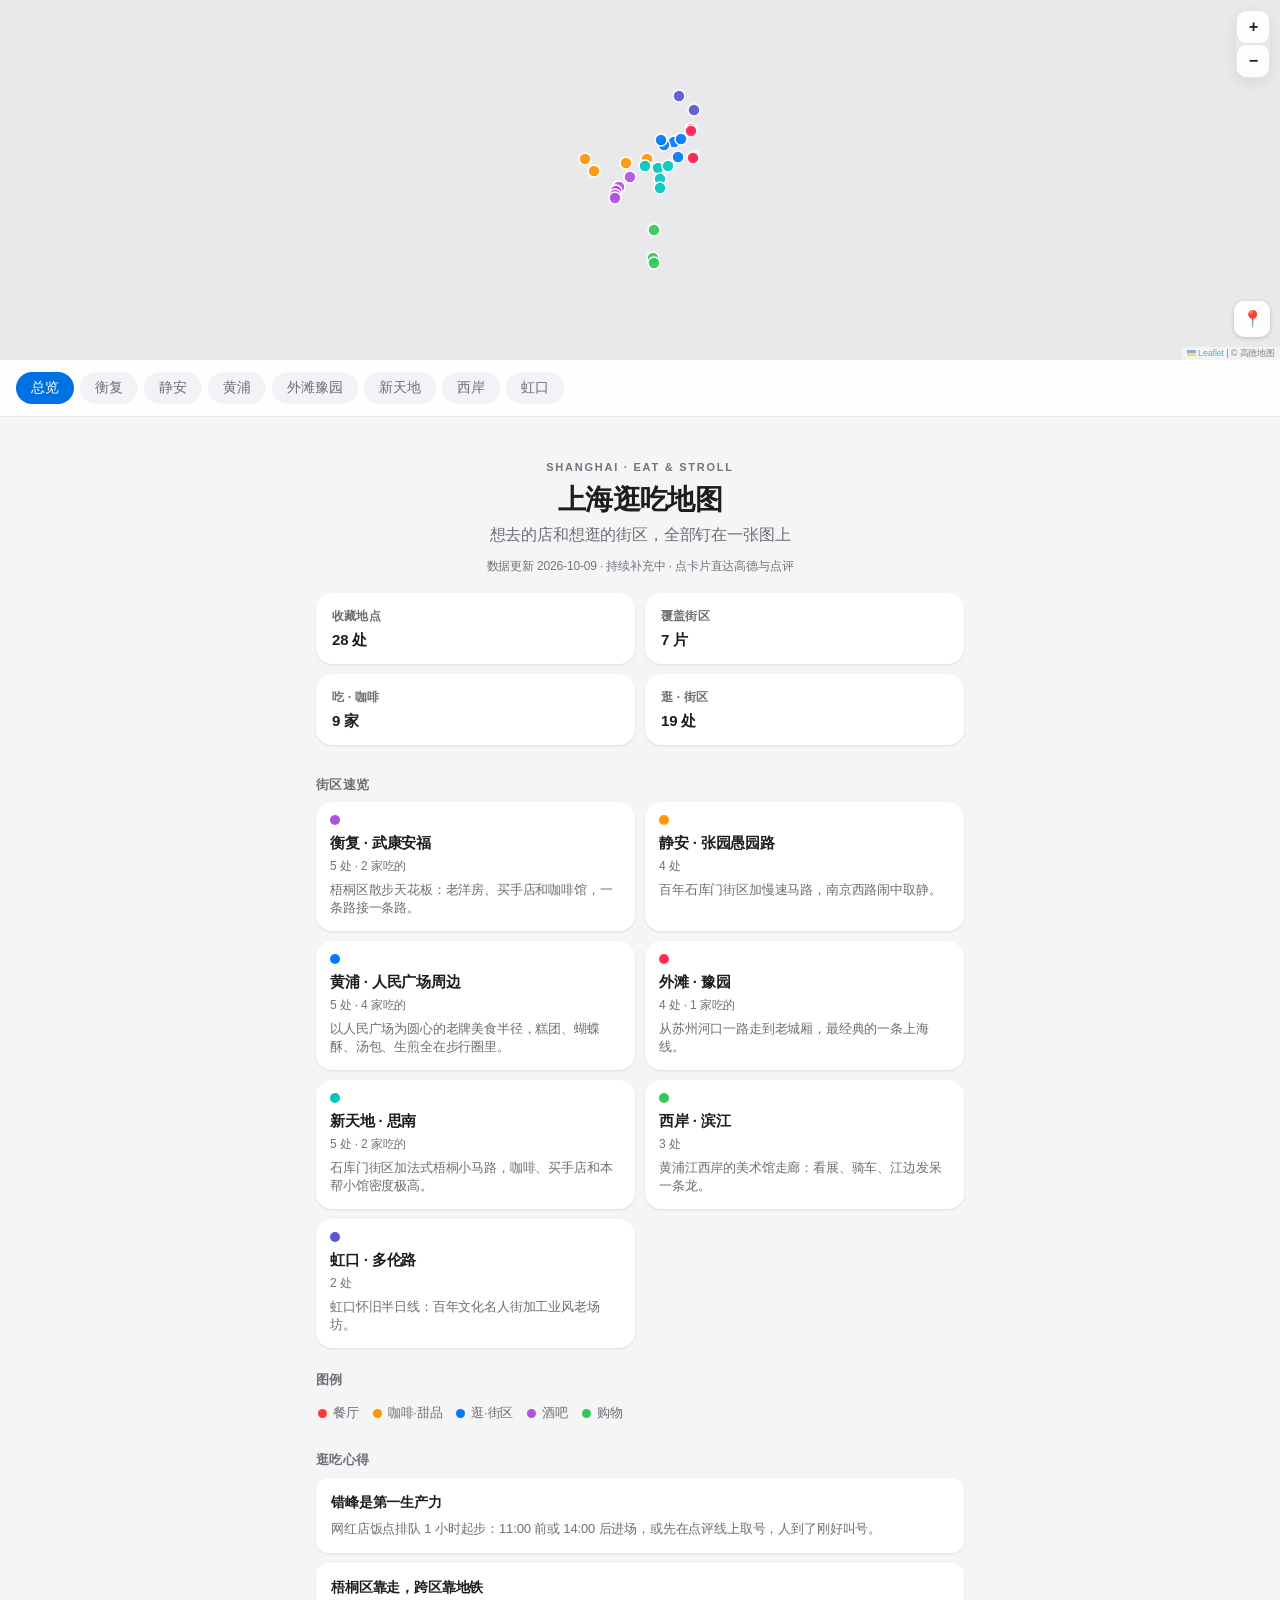
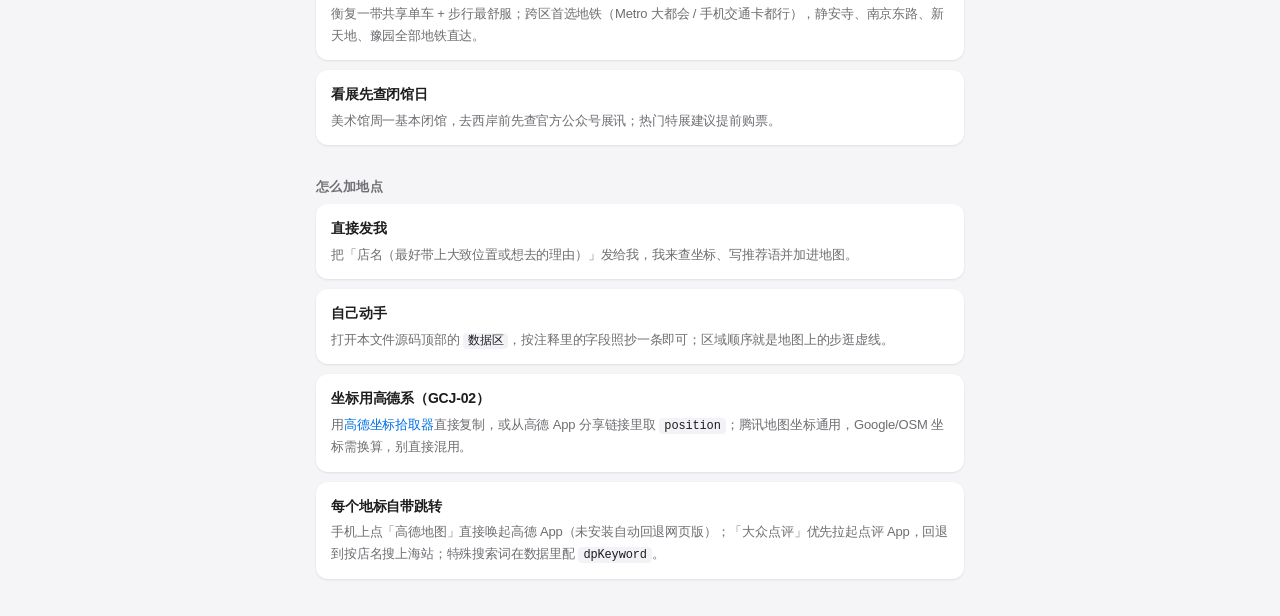
==== index.html @ 36768d3d "上海逛吃地图 V2：28 处种子地点，高德/点评 App 拉起 + 网页回退" ====
<!DOCTYPE html>
<html lang="zh-CN">
<head>
<meta charset="UTF-8">
<meta name="viewport" content="width=device-width, initial-scale=1, viewport-fit=cover">
<title>上海逛吃地图 · 收藏与扫街</title>
<meta name="description" content="上海逛吃地图：把想去的餐厅和想逛的街区钉在一张高德底图的交互地图上，每个地标一键直达高德地图与大众点评。">
<meta name="theme-color" content="#f5f5f7">
<meta name="apple-mobile-web-app-capable" content="yes">
<meta name="apple-mobile-web-app-status-bar-style" content="black-translucent">
<meta name="apple-mobile-web-app-title" content="上海逛吃">
<style>
/* required styles */

.leaflet-pane,
.leaflet-tile,
.leaflet-marker-icon,
.leaflet-marker-shadow,
.leaflet-tile-container,
.leaflet-pane > svg,
.leaflet-pane > canvas,
.leaflet-zoom-box,
.leaflet-image-layer,
.leaflet-layer {
	position: absolute;
	left: 0;
	top: 0;
	}
.leaflet-container {
	overflow: hidden;
	}
.leaflet-tile,
.leaflet-marker-icon,
.leaflet-marker-shadow {
	-webkit-user-select: none;
	   -moz-user-select: none;
	        user-select: none;
	  -webkit-user-drag: none;
	}
/* Prevents IE11 from highlighting tiles in blue */
.leaflet-tile::selection {
	background: transparent;
}
/* Safari renders non-retina tile on retina better with this, but Chrome is worse */
.leaflet-safari .leaflet-tile {
	image-rendering: -webkit-optimize-contrast;
	}
/* hack that prevents hw layers "stretching" when loading new tiles */
.leaflet-safari .leaflet-tile-container {
	width: 1600px;
	height: 1600px;
	-webkit-transform-origin: 0 0;
	}
.leaflet-marker-icon,
.leaflet-marker-shadow {
	display: block;
	}
/* .leaflet-container svg: reset svg max-width decleration shipped in Joomla! (joomla.org) 3.x */
/* .leaflet-container img: map is broken in FF if you have max-width: 100% on tiles */
.leaflet-container .leaflet-overlay-pane svg {
	max-width: none !important;
	max-height: none !important;
	}
.leaflet-container .leaflet-marker-pane img,
.leaflet-container .leaflet-shadow-pane img,
.leaflet-container .leaflet-tile-pane img,
.leaflet-container img.leaflet-image-layer,
.leaflet-container .leaflet-tile {
	max-width: none !important;
	max-height: none !important;
	width: auto;
	padding: 0;
	}

.leaflet-container img.leaflet-tile {
	/* See: https://bugs.chromium.org/p/chromium/issues/detail?id=600120 */
	mix-blend-mode: plus-lighter;
}

.leaflet-container.leaflet-touch-zoom {
	-ms-touch-action: pan-x pan-y;
	touch-action: pan-x pan-y;
	}
.leaflet-container.leaflet-touch-drag {
	-ms-touch-action: pinch-zoom;
	/* Fallback for FF which doesn't support pinch-zoom */
	touch-action: none;
	touch-action: pinch-zoom;
}
.leaflet-container.leaflet-touch-drag.leaflet-touch-zoom {
	-ms-touch-action: none;
	touch-action: none;
}
.leaflet-container {
	-webkit-tap-highlight-color: transparent;
}
.leaflet-container a {
	-webkit-tap-highlight-color: rgba(51, 181, 229, 0.4);
}
.leaflet-tile {
	filter: inherit;
	visibility: hidden;
	}
.leaflet-tile-loaded {
	visibility: inherit;
	}
.leaflet-zoom-box {
	width: 0;
	height: 0;
	-moz-box-sizing: border-box;
	     box-sizing: border-box;
	z-index: 800;
	}
/* workaround for https://bugzilla.mozilla.org/show_bug.cgi?id=888319 */
.leaflet-overlay-pane svg {
	-moz-user-select: none;
	}

.leaflet-pane         { z-index: 400; }

.leaflet-tile-pane    { z-index: 200; }
.leaflet-overlay-pane { z-index: 400; }
.leaflet-shadow-pane  { z-index: 500; }
.leaflet-marker-pane  { z-index: 600; }
.leaflet-tooltip-pane   { z-index: 650; }
.leaflet-popup-pane   { z-index: 700; }

.leaflet-map-pane canvas { z-index: 100; }
.leaflet-map-pane svg    { z-index: 200; }

.leaflet-vml-shape {
	width: 1px;
	height: 1px;
	}
.lvml {
	behavior: url(#default#VML);
	display: inline-block;
	position: absolute;
	}


/* control positioning */

.leaflet-control {
	position: relative;
	z-index: 800;
	pointer-events: visiblePainted; /* IE 9-10 doesn't have auto */
	pointer-events: auto;
	}
.leaflet-top,
.leaflet-bottom {
	position: absolute;
	z-index: 1000;
	pointer-events: none;
	}
.leaflet-top {
	top: 0;
	}
.leaflet-right {
	right: 0;
	}
.leaflet-bottom {
	bottom: 0;
	}
.leaflet-left {
	left: 0;
	}
.leaflet-control {
	float: left;
	clear: both;
	}
.leaflet-right .leaflet-control {
	float: right;
	}
.leaflet-top .leaflet-control {
	margin-top: 10px;
	}
.leaflet-bottom .leaflet-control {
	margin-bottom: 10px;
	}
.leaflet-left .leaflet-control {
	margin-left: 10px;
	}
.leaflet-right .leaflet-control {
	margin-right: 10px;
	}


/* zoom and fade animations */

.leaflet-fade-anim .leaflet-popup {
	opacity: 0;
	-webkit-transition: opacity 0.2s linear;
	   -moz-transition: opacity 0.2s linear;
	        transition: opacity 0.2s linear;
	}
.leaflet-fade-anim .leaflet-map-pane .leaflet-popup {
	opacity: 1;
	}
.leaflet-zoom-animated {
	-webkit-transform-origin: 0 0;
	    -ms-transform-origin: 0 0;
	        transform-origin: 0 0;
	}
svg.leaflet-zoom-animated {
	will-change: transform;
}

.leaflet-zoom-anim .leaflet-zoom-animated {
	-webkit-transition: -webkit-transform 0.25s cubic-bezier(0,0,0.25,1);
	   -moz-transition:    -moz-transform 0.25s cubic-bezier(0,0,0.25,1);
	        transition:         transform 0.25s cubic-bezier(0,0,0.25,1);
	}
.leaflet-zoom-anim .leaflet-tile,
.leaflet-pan-anim .leaflet-tile {
	-webkit-transition: none;
	   -moz-transition: none;
	        transition: none;
	}

.leaflet-zoom-anim .leaflet-zoom-hide {
	visibility: hidden;
	}


/* cursors */

.leaflet-interactive {
	cursor: pointer;
	}
.leaflet-grab {
	cursor: -webkit-grab;
	cursor:    -moz-grab;
	cursor:         grab;
	}
.leaflet-crosshair,
.leaflet-crosshair .leaflet-interactive {
	cursor: crosshair;
	}
.leaflet-popup-pane,
.leaflet-control {
	cursor: auto;
	}
.leaflet-dragging .leaflet-grab,
.leaflet-dragging .leaflet-grab .leaflet-interactive,
.leaflet-dragging .leaflet-marker-draggable {
	cursor: move;
	cursor: -webkit-grabbing;
	cursor:    -moz-grabbing;
	cursor:         grabbing;
	}

/* marker & overlays interactivity */
.leaflet-marker-icon,
.leaflet-marker-shadow,
.leaflet-image-layer,
.leaflet-pane > svg path,
.leaflet-tile-container {
	pointer-events: none;
	}

.leaflet-marker-icon.leaflet-interactive,
.leaflet-image-layer.leaflet-interactive,
.leaflet-pane > svg path.leaflet-interactive,
svg.leaflet-image-layer.leaflet-interactive path {
	pointer-events: visiblePainted; /* IE 9-10 doesn't have auto */
	pointer-events: auto;
	}

/* visual tweaks */

.leaflet-container {
	background: #ddd;
	outline-offset: 1px;
	}
.leaflet-container a {
	color: #0078A8;
	}
.leaflet-zoom-box {
	border: 2px dotted #38f;
	background: rgba(255,255,255,0.5);
	}


/* general typography */
.leaflet-container {
	font-family: "Helvetica Neue", Arial, Helvetica, sans-serif;
	font-size: 12px;
	font-size: 0.75rem;
	line-height: 1.5;
	}


/* general toolbar styles */

.leaflet-bar {
	box-shadow: 0 1px 5px rgba(0,0,0,0.65);
	border-radius: 4px;
	}
.leaflet-bar a {
	background-color: #fff;
	border-bottom: 1px solid #ccc;
	width: 26px;
	height: 26px;
	line-height: 26px;
	display: block;
	text-align: center;
	text-decoration: none;
	color: black;
	}
.leaflet-bar a,
.leaflet-control-layers-toggle {
	background-position: 50% 50%;
	background-repeat: no-repeat;
	display: block;
	}
.leaflet-bar a:hover,
.leaflet-bar a:focus {
	background-color: #f4f4f4;
	}
.leaflet-bar a:first-child {
	border-top-left-radius: 4px;
	border-top-right-radius: 4px;
	}
.leaflet-bar a:last-child {
	border-bottom-left-radius: 4px;
	border-bottom-right-radius: 4px;
	border-bottom: none;
	}
.leaflet-bar a.leaflet-disabled {
	cursor: default;
	background-color: #f4f4f4;
	color: #bbb;
	}

.leaflet-touch .leaflet-bar a {
	width: 30px;
	height: 30px;
	line-height: 30px;
	}
.leaflet-touch .leaflet-bar a:first-child {
	border-top-left-radius: 2px;
	border-top-right-radius: 2px;
	}
.leaflet-touch .leaflet-bar a:last-child {
	border-bottom-left-radius: 2px;
	border-bottom-right-radius: 2px;
	}

/* zoom control */

.leaflet-control-zoom-in,
.leaflet-control-zoom-out {
	font: bold 18px 'Lucida Console', Monaco, monospace;
	text-indent: 1px;
	}

.leaflet-touch .leaflet-control-zoom-in, .leaflet-touch .leaflet-control-zoom-out  {
	font-size: 22px;
	}


/* layers control */

.leaflet-control-layers {
	box-shadow: 0 1px 5px rgba(0,0,0,0.4);
	background: #fff;
	border-radius: 5px;
	}
.leaflet-control-layers-toggle {
	background-image: url(images/layers.png);
	width: 36px;
	height: 36px;
	}
.leaflet-retina .leaflet-control-layers-toggle {
	background-image: url(images/layers-2x.png);
	background-size: 26px 26px;
	}
.leaflet-touch .leaflet-control-layers-toggle {
	width: 44px;
	height: 44px;
	}
.leaflet-control-layers .leaflet-control-layers-list,
.leaflet-control-layers-expanded .leaflet-control-layers-toggle {
	display: none;
	}
.leaflet-control-layers-expanded .leaflet-control-layers-list {
	display: block;
	position: relative;
	}
.leaflet-control-layers-expanded {
	padding: 6px 10px 6px 6px;
	color: #333;
	background: #fff;
	}
.leaflet-control-layers-scrollbar {
	overflow-y: scroll;
	overflow-x: hidden;
	padding-right: 5px;
	}
.leaflet-control-layers-selector {
	margin-top: 2px;
	position: relative;
	top: 1px;
	}
.leaflet-control-layers label {
	display: block;
	font-size: 13px;
	font-size: 1.08333em;
	}
.leaflet-control-layers-separator {
	height: 0;
	border-top: 1px solid #ddd;
	margin: 5px -10px 5px -6px;
	}

/* Default icon URLs */
.leaflet-default-icon-path { /* used only in path-guessing heuristic, see L.Icon.Default */
	background-image: url(images/marker-icon.png);
	}


/* attribution and scale controls */

.leaflet-container .leaflet-control-attribution {
	background: #fff;
	background: rgba(255, 255, 255, 0.8);
	margin: 0;
	}
.leaflet-control-attribution,
.leaflet-control-scale-line {
	padding: 0 5px;
	color: #333;
	line-height: 1.4;
	}
.leaflet-control-attribution a {
	text-decoration: none;
	}
.leaflet-control-attribution a:hover,
.leaflet-control-attribution a:focus {
	text-decoration: underline;
	}
.leaflet-attribution-flag {
	display: inline !important;
	vertical-align: baseline !important;
	width: 1em;
	height: 0.6669em;
	}
.leaflet-left .leaflet-control-scale {
	margin-left: 5px;
	}
.leaflet-bottom .leaflet-control-scale {
	margin-bottom: 5px;
	}
.leaflet-control-scale-line {
	border: 2px solid #777;
	border-top: none;
	line-height: 1.1;
	padding: 2px 5px 1px;
	white-space: nowrap;
	-moz-box-sizing: border-box;
	     box-sizing: border-box;
	background: rgba(255, 255, 255, 0.8);
	text-shadow: 1px 1px #fff;
	}
.leaflet-control-scale-line:not(:first-child) {
	border-top: 2px solid #777;
	border-bottom: none;
	margin-top: -2px;
	}
.leaflet-control-scale-line:not(:first-child):not(:last-child) {
	border-bottom: 2px solid #777;
	}

.leaflet-touch .leaflet-control-attribution,
.leaflet-touch .leaflet-control-layers,
.leaflet-touch .leaflet-bar {
	box-shadow: none;
	}
.leaflet-touch .leaflet-control-layers,
.leaflet-touch .leaflet-bar {
	border: 2px solid rgba(0,0,0,0.2);
	background-clip: padding-box;
	}


/* popup */

.leaflet-popup {
	position: absolute;
	text-align: center;
	margin-bottom: 20px;
	}
.leaflet-popup-content-wrapper {
	padding: 1px;
	text-align: left;
	border-radius: 12px;
	}
.leaflet-popup-content {
	margin: 13px 24px 13px 20px;
	line-height: 1.3;
	font-size: 13px;
	font-size: 1.08333em;
	min-height: 1px;
	}
.leaflet-popup-content p {
	margin: 17px 0;
	margin: 1.3em 0;
	}
.leaflet-popup-tip-container {
	width: 40px;
	height: 20px;
	position: absolute;
	left: 50%;
	margin-top: -1px;
	margin-left: -20px;
	overflow: hidden;
	pointer-events: none;
	}
.leaflet-popup-tip {
	width: 17px;
	height: 17px;
	padding: 1px;

	margin: -10px auto 0;
	pointer-events: auto;

	-webkit-transform: rotate(45deg);
	   -moz-transform: rotate(45deg);
	    -ms-transform: rotate(45deg);
	        transform: rotate(45deg);
	}
.leaflet-popup-content-wrapper,
.leaflet-popup-tip {
	background: white;
	color: #333;
	box-shadow: 0 3px 14px rgba(0,0,0,0.4);
	}
.leaflet-container a.leaflet-popup-close-button {
	position: absolute;
	top: 0;
	right: 0;
	border: none;
	text-align: center;
	width: 24px;
	height: 24px;
	font: 16px/24px Tahoma, Verdana, sans-serif;
	color: #757575;
	text-decoration: none;
	background: transparent;
	}
.leaflet-container a.leaflet-popup-close-button:hover,
.leaflet-container a.leaflet-popup-close-button:focus {
	color: #585858;
	}
.leaflet-popup-scrolled {
	overflow: auto;
	}

.leaflet-oldie .leaflet-popup-content-wrapper {
	-ms-zoom: 1;
	}
.leaflet-oldie .leaflet-popup-tip {
	width: 24px;
	margin: 0 auto;

	-ms-filter: "progid:DXImageTransform.Microsoft.Matrix(M11=0.70710678, M12=0.70710678, M21=-0.70710678, M22=0.70710678)";
	filter: progid:DXImageTransform.Microsoft.Matrix(M11=0.70710678, M12=0.70710678, M21=-0.70710678, M22=0.70710678);
	}

.leaflet-oldie .leaflet-control-zoom,
.leaflet-oldie .leaflet-control-layers,
.leaflet-oldie .leaflet-popup-content-wrapper,
.leaflet-oldie .leaflet-popup-tip {
	border: 1px solid #999;
	}


/* div icon */

.leaflet-div-icon {
	background: #fff;
	border: 1px solid #666;
	}


/* Tooltip */
/* Base styles for the element that has a tooltip */
.leaflet-tooltip {
	position: absolute;
	padding: 6px;
	background-color: #fff;
	border: 1px solid #fff;
	border-radius: 3px;
	color: #222;
	white-space: nowrap;
	-webkit-user-select: none;
	-moz-user-select: none;
	-ms-user-select: none;
	user-select: none;
	pointer-events: none;
	box-shadow: 0 1px 3px rgba(0,0,0,0.4);
	}
.leaflet-tooltip.leaflet-interactive {
	cursor: pointer;
	pointer-events: auto;
	}
.leaflet-tooltip-top:before,
.leaflet-tooltip-bottom:before,
.leaflet-tooltip-left:before,
.leaflet-tooltip-right:before {
	position: absolute;
	pointer-events: none;
	border: 6px solid transparent;
	background: transparent;
	content: "";
	}

/* Directions */

.leaflet-tooltip-bottom {
	margin-top: 6px;
}
.leaflet-tooltip-top {
	margin-top: -6px;
}
.leaflet-tooltip-bottom:before,
.leaflet-tooltip-top:before {
	left: 50%;
	margin-left: -6px;
	}
.leaflet-tooltip-top:before {
	bottom: 0;
	margin-bottom: -12px;
	border-top-color: #fff;
	}
.leaflet-tooltip-bottom:before {
	top: 0;
	margin-top: -12px;
	margin-left: -6px;
	border-bottom-color: #fff;
	}
.leaflet-tooltip-left {
	margin-left: -6px;
}
.leaflet-tooltip-right {
	margin-left: 6px;
}
.leaflet-tooltip-left:before,
.leaflet-tooltip-right:before {
	top: 50%;
	margin-top: -6px;
	}
.leaflet-tooltip-left:before {
	right: 0;
	margin-right: -12px;
	border-left-color: #fff;
	}
.leaflet-tooltip-right:before {
	left: 0;
	margin-left: -12px;
	border-right-color: #fff;
	}

/* Printing */

@media print {
	/* Prevent printers from removing background-images of controls. */
	.leaflet-control {
		-webkit-print-color-adjust: exact;
		print-color-adjust: exact;
		}
	}

</style>
<style>
/* ═══════════════════════════════════════════
   Design System — 改 :root 可换主题
   ═══════════════════════════════════════════ */
:root {
  --bg-secondary:  #f5f5f7;
  --bg-elevated:   #ffffff;
  --bg-grouped:    #f2f2f7;
  --text-primary:   #1d1d1f;
  --text-secondary: #6e6e73;
  --text-tertiary:  #737378;
  --accent:        #0071e3;
  --tint-food:  #ff3b30;
  --tint-cafe:  #ff9500;
  --tint-spot:  #007aff;
  --tint-bar:   #af52de;
  --tint-shop:  #34c759;
  --separator: rgba(60,60,67,.12);
  --shadow-sm: 0 1px 3px rgba(0,0,0,.06), 0 1px 2px rgba(0,0,0,.04);
  --shadow-md: 0 4px 14px rgba(0,0,0,.08);
  --shadow-lg: 0 8px 30px rgba(0,0,0,.12);
  --radius-sm: 8px; --radius-md: 12px; --radius-lg: 16px;
  --safe-bottom: env(safe-area-inset-bottom, 0px);
  --map-h: max(40vh, 280px);
}
* { margin: 0; padding: 0; box-sizing: border-box; }
body {
  font-family: -apple-system, BlinkMacSystemFont, "SF Pro Text", "PingFang SC",
               "Helvetica Neue", "Microsoft YaHei", sans-serif;
  background: var(--bg-secondary);
  color: var(--text-primary);
  -webkit-font-smoothing: antialiased;
  -moz-osx-font-smoothing: grayscale;
  line-height: 1.5;
  letter-spacing: -0.01em;
}
a { color: var(--accent); text-decoration: none; }

/* ── Map ── */
#map { width: 100%; height: var(--map-h); position: sticky; top: 0; z-index: 100; background: #e9e9ec; }
.pin {
  width: 28px; height: 28px; border-radius: 50%;
  display: flex; align-items: center; justify-content: center;
  border: 2.5px solid #fff; font-size: 13px; line-height: 1;
  box-shadow: 0 2px 8px rgba(0,0,0,.2); box-sizing: border-box;
}
@keyframes loc-pulse {
  0%   { transform: scale(1); opacity: .55; }
  100% { transform: scale(2.4); opacity: 0; }
}
.loc-pulse {
  width: 14px; height: 14px; border-radius: 50%;
  background: rgba(0,122,255,.25);
  animation: loc-pulse 1.6s ease-out infinite;
}
.locate-btn {
  width: 36px; height: 36px; border-radius: 10px;
  background: rgba(255,255,255,.92); backdrop-filter: blur(8px);
  border: none; box-shadow: 0 1px 4px rgba(0,0,0,.18);
  display: flex; align-items: center; justify-content: center;
  font-size: 17px; cursor: pointer; -webkit-tap-highlight-color: transparent;
}
.locate-btn.active { color: #007aff; }

/* ── Tabs ── */
.tabs {
  display: flex; gap: 6px; padding: 12px 16px; overflow-x: auto;
  -webkit-overflow-scrolling: touch;
  background: rgba(255,255,255,.88);
  -webkit-backdrop-filter: saturate(180%) blur(20px);
  backdrop-filter: saturate(180%) blur(20px);
  position: sticky; top: var(--map-h); z-index: 99;
  border-bottom: .5px solid var(--separator); scrollbar-width: none;
}
.tabs::-webkit-scrollbar { display: none; }
.tab {
  flex-shrink: 0; padding: 7px 15px; border-radius: 980px; border: none;
  background: var(--bg-grouped); color: var(--text-secondary);
  font-size: 14px; font-weight: 500; cursor: pointer;
  transition: all .25s ease; white-space: nowrap;
}
.tab:active { transform: scale(.96); }
.tab.active { background: var(--accent); color: #fff; }

/* ── Main ── */
.content { max-width: 680px; margin: 0 auto; padding: 16px 16px calc(28px + var(--safe-bottom)); }

/* ── Hero ── */
.hero { text-align: center; padding: 26px 12px 18px; }
.hero .eyebrow {
  font-size: 11px; font-weight: 700; color: var(--text-tertiary);
  letter-spacing: .16em; text-transform: uppercase; margin-bottom: 8px;
}
.hero h1 { font-size: 28px; font-weight: 700; letter-spacing: -0.025em; line-height: 1.15; }
.hero .subtitle { font-size: 16px; color: var(--text-secondary); margin-top: 7px; }
.hero .hero-meta { font-size: 12px; color: var(--text-tertiary); margin-top: 10px; }

/* ── Info grid ── */
.info-grid { display: grid; grid-template-columns: 1fr 1fr; gap: 10px; margin-bottom: 8px; }
.info-card {
  background: var(--bg-elevated); border-radius: var(--radius-lg);
  padding: 14px 16px; box-shadow: var(--shadow-sm);
}
.info-card .label {
  font-size: 12px; font-weight: 600; color: var(--text-secondary);
  letter-spacing: .02em; margin-bottom: 4px;
}
.info-card .value { font-size: 15px; font-weight: 600; line-height: 1.4; }

/* ── Section heads ── */
.section-head {
  font-size: 13px; font-weight: 600; color: var(--text-secondary);
  letter-spacing: .03em; padding: 22px 0 8px;
}

/* ── Area head ── */
.day-head { padding: 18px 0 4px; }
.day-head h2 { font-size: 22px; font-weight: 700; letter-spacing: -0.02em; }
.day-head p { font-size: 14px; color: var(--text-secondary); margin-top: 4px; line-height: 1.55; }

/* ── Area nav cards ── */
.area-nav { display: grid; grid-template-columns: 1fr 1fr; gap: 10px; }
.area-card {
  background: var(--bg-elevated); border-radius: var(--radius-lg);
  padding: 13px 14px; box-shadow: var(--shadow-sm); cursor: pointer;
  transition: box-shadow .2s ease;
}
.area-card:active { box-shadow: var(--shadow-md); }
.area-dot { width: 10px; height: 10px; border-radius: 50%; margin-bottom: 7px; }
.area-name { font-size: 15px; font-weight: 600; letter-spacing: -0.01em; }
.area-meta { font-size: 12px; color: var(--text-tertiary); margin-top: 2px; }
.area-intro {
  font-size: 12.5px; color: var(--text-secondary); margin-top: 6px; line-height: 1.5;
  display: -webkit-box; -webkit-line-clamp: 2; -webkit-box-orient: vertical; overflow: hidden;
}

/* ── Timeline ── */
.timeline { position: relative; padding-left: 22px; }
.timeline::before {
  content: ''; position: absolute; left: 6px; top: 16px; bottom: 16px;
  width: 1.5px; background: var(--separator);
}
.tl-item { position: relative; margin-bottom: 10px; }
.tl-dot {
  position: absolute; left: -20px; top: 16px; width: 9px; height: 9px;
  border-radius: 50%; z-index: 1; box-shadow: 0 0 0 3px var(--bg-secondary);
}

/* ── Card ── */
.card {
  background: var(--bg-elevated); border-radius: var(--radius-md);
  padding: 13px 15px; box-shadow: var(--shadow-sm);
  transition: box-shadow .25s ease; cursor: pointer;
}
.card:active { box-shadow: var(--shadow-md); }
.card .name {
  font-size: 16px; font-weight: 600; margin: 0 0 4px;
  letter-spacing: -0.01em; display: flex; align-items: center; gap: 7px; flex-wrap: wrap;
}
.card .desc { font-size: 14px; color: var(--text-secondary); line-height: 1.5; }

/* Badge */
.badge {
  display: inline-flex; align-items: center; font-size: 11px; font-weight: 700;
  padding: 1px 7px; border-radius: 4px; flex-shrink: 0;
}
.badge.food { background: rgba(255,59,48,.1);  color: #d70015; }
.badge.cafe { background: rgba(255,149,0,.13); color: #b25000; }
.badge.spot { background: rgba(0,122,255,.1);  color: #0066cc; }
.badge.bar  { background: rgba(175,82,222,.1); color: #8e3fc0; }
.badge.shop { background: rgba(52,199,89,.13); color: #1e8e3e; }

/* Budget */
.budget {
  display: inline-block; margin-top: 7px; padding: 2px 9px;
  background: var(--bg-grouped); border-radius: var(--radius-sm);
  font-size: 12px; color: var(--text-secondary); font-weight: 500;
}

/* Details */
.details {
  margin-top: 9px; padding-top: 9px; border-top: .5px solid var(--separator);
  font-size: 13px; color: var(--text-secondary); line-height: 1.65;
}
.details.closed { display: none; }

/* Links row */
.links { display: flex; gap: 8px; margin-top: 10px; flex-wrap: wrap; }
.btn {
  display: inline-flex; align-items: center; gap: 4px;
  padding: 7px 13px; border-radius: var(--radius-sm);
  font-size: 13px; font-weight: 600; border: none; cursor: pointer;
  color: #fff; font-family: inherit;
  transition: filter .15s; text-decoration: none;
}
.btn:active { filter: brightness(.88); }
.btn:focus-visible, .tab:focus-visible, .area-card:focus-visible {
  outline: 2px solid rgba(0,113,227,.55); outline-offset: 2px;
}
.btn.amap { background: var(--accent); }
.btn.dp   { background: #d04308; }
.btn.rsv  { background: #34c759; }

/* ── Tip / howto blocks ── */
.note {
  background: var(--bg-elevated); border-radius: var(--radius-md);
  padding: 13px 15px; box-shadow: var(--shadow-sm);
  font-size: 13px; line-height: 1.7; color: var(--text-secondary); margin-bottom: 10px;
}
.note h4 { font-size: 14px; font-weight: 700; color: var(--text-primary); margin-bottom: 3px; }
.note a { word-break: break-all; }
.note code {
  font-family: ui-monospace, "SF Mono", Menlo, monospace; font-size: 12px;
  background: var(--bg-grouped); padding: 1px 5px; border-radius: 4px; color: var(--text-primary);
}

/* ── Legend ── */
.legend { display: flex; gap: 14px; flex-wrap: wrap; padding: 6px 2px; font-size: 12.5px; color: var(--text-secondary); }
.legend-item { display: flex; align-items: center; gap: 6px; }
.legend-dot { width: 9px; height: 9px; border-radius: 50%; }

/* ── Popup ── */
.pp { min-width: 170px; }
.pp b { font-size: 15px; }
.pp .badge { margin-left: 5px; vertical-align: 1px; }
.pp-desc { font-size: 13px; color: var(--text-secondary); margin-top: 3px; line-height: 1.5; }
.pp-links { display: flex; gap: 7px; margin-top: 9px; }

/* ── Leaflet overrides ── */
.leaflet-popup-content-wrapper {
  border-radius: var(--radius-md) !important; box-shadow: var(--shadow-lg) !important;
  font-family: -apple-system, BlinkMacSystemFont, "PingFang SC", "Microsoft YaHei", sans-serif !important;
}
.leaflet-popup-content { font-size: 14px !important; line-height: 1.5 !important; margin: 13px 15px !important; }
.leaflet-popup-tip { background: #fff !important; }
.leaflet-control-zoom a {
  width: 34px !important; height: 34px !important; line-height: 34px !important;
  font-size: 16px !important; border-radius: 10px !important;
  background: rgba(255,255,255,.88) !important;
  -webkit-backdrop-filter: blur(10px) !important; backdrop-filter: blur(10px) !important;
  border: .5px solid var(--separator) !important; color: var(--text-primary) !important;
}
.leaflet-control-zoom { border-radius: 12px !important; overflow: hidden; box-shadow: var(--shadow-md) !important; border: none !important; }
.leaflet-control-attribution { font-size: 9px !important; opacity: .55; }

@media (max-width: 380px) {
  .info-grid, .area-nav { grid-template-columns: 1fr; }
}

</style>
</head>
<body>
<div id="map"></div>
<div class="tabs" id="tabs"></div>
<div class="content" id="content"></div>
<script>
/* @preserve
 * Leaflet 1.9.4, a JS library for interactive maps. https://leafletjs.com
 * (c) 2010-2023 Vladimir Agafonkin, (c) 2010-2011 CloudMade
 */
!function(t,e){"object"==typeof exports&&"undefined"!=typeof module?e(exports):"function"==typeof define&&define.amd?define(["exports"],e):e((t="undefined"!=typeof globalThis?globalThis:t||self).leaflet={})}(this,function(t){"use strict";function l(t){for(var e,i,n=1,o=arguments.length;n<o;n++)for(e in i=arguments[n])t[e]=i[e];return t}var R=Object.create||function(t){return N.prototype=t,new N};function N(){}function a(t,e){var i,n=Array.prototype.slice;return t.bind?t.bind.apply(t,n.call(arguments,1)):(i=n.call(arguments,2),function(){return t.apply(e,i.length?i.concat(n.call(arguments)):arguments)})}var D=0;function h(t){return"_leaflet_id"in t||(t._leaflet_id=++D),t._leaflet_id}function j(t,e,i){var n,o,s=function(){n=!1,o&&(r.apply(i,o),o=!1)},r=function(){n?o=arguments:(t.apply(i,arguments),setTimeout(s,e),n=!0)};return r}function H(t,e,i){var n=e[1],e=e[0],o=n-e;return t===n&&i?t:((t-e)%o+o)%o+e}function u(){return!1}function i(t,e){return!1===e?t:(e=Math.pow(10,void 0===e?6:e),Math.round(t*e)/e)}function W(t){return t.trim?t.trim():t.replace(/^\s+|\s+$/g,"")}function F(t){return W(t).split(/\s+/)}function c(t,e){for(var i in Object.prototype.hasOwnProperty.call(t,"options")||(t.options=t.options?R(t.options):{}),e)t.options[i]=e[i];return t.options}function U(t,e,i){var n,o=[];for(n in t)o.push(encodeURIComponent(i?n.toUpperCase():n)+"="+encodeURIComponent(t[n]));return(e&&-1!==e.indexOf("?")?"&":"?")+o.join("&")}var V=/\{ *([\w_ -]+) *\}/g;function q(t,i){return t.replace(V,function(t,e){e=i[e];if(void 0===e)throw new Error("No value provided for variable "+t);return e="function"==typeof e?e(i):e})}var d=Array.isArray||function(t){return"[object Array]"===Object.prototype.toString.call(t)};function G(t,e){for(var i=0;i<t.length;i++)if(t[i]===e)return i;return-1}var K="[data-uri]";function Y(t){return window["webkit"+t]||window["moz"+t]||window["ms"+t]}var X=0;function J(t){var e=+new Date,i=Math.max(0,16-(e-X));return X=e+i,window.setTimeout(t,i)}var $=window.requestAnimationFrame||Y("RequestAnimationFrame")||J,Q=window.cancelAnimationFrame||Y("CancelAnimationFrame")||Y("CancelRequestAnimationFrame")||function(t){window.clearTimeout(t)};function x(t,e,i){if(!i||$!==J)return $.call(window,a(t,e));t.call(e)}function r(t){t&&Q.call(window,t)}var tt={__proto__:null,extend:l,create:R,bind:a,get lastId(){return D},stamp:h,throttle:j,wrapNum:H,falseFn:u,formatNum:i,trim:W,splitWords:F,setOptions:c,getParamString:U,template:q,isArray:d,indexOf:G,emptyImageUrl:K,requestFn:$,cancelFn:Q,requestAnimFrame:x,cancelAnimFrame:r};function et(){}et.extend=function(t){function e(){c(this),this.initialize&&this.initialize.apply(this,arguments),this.callInitHooks()}var i,n=e.__super__=this.prototype,o=R(n);for(i in(o.constructor=e).prototype=o,this)Object.prototype.hasOwnProperty.call(this,i)&&"prototype"!==i&&"__super__"!==i&&(e[i]=this[i]);if(t.statics&&l(e,t.statics),t.includes){var s=t.includes;if("undefined"!=typeof L&&L&&L.Mixin){s=d(s)?s:[s];for(var r=0;r<s.length;r++)s[r]===L.Mixin.Events&&console.warn("Deprecated include of L.Mixin.Events: this property will be removed in future releases, please inherit from L.Evented instead.",(new Error).stack)}l.apply(null,[o].concat(t.includes))}return l(o,t),delete o.statics,delete o.includes,o.options&&(o.options=n.options?R(n.options):{},l(o.options,t.options)),o._initHooks=[],o.callInitHooks=function(){if(!this._initHooksCalled){n.callInitHooks&&n.callInitHooks.call(this),this._initHooksCalled=!0;for(var t=0,e=o._initHooks.length;t<e;t++)o._initHooks[t].call(this)}},e},et.include=function(t){var e=this.prototype.options;return l(this.prototype,t),t.options&&(this.prototype.options=e,this.mergeOptions(t.options)),this},et.mergeOptions=function(t){return l(this.prototype.options,t),this},et.addInitHook=function(t){var e=Array.prototype.slice.call(arguments,1),i="function"==typeof t?t:function(){this[t].apply(this,e)};return this.prototype._initHooks=this.prototype._initHooks||[],this.prototype._initHooks.push(i),this};var e={on:function(t,e,i){if("object"==typeof t)for(var n in t)this._on(n,t[n],e);else for(var o=0,s=(t=F(t)).length;o<s;o++)this._on(t[o],e,i);return this},off:function(t,e,i){if(arguments.length)if("object"==typeof t)for(var n in t)this._off(n,t[n],e);else{t=F(t);for(var o=1===arguments.length,s=0,r=t.length;s<r;s++)o?this._off(t[s]):this._off(t[s],e,i)}else delete this._events;return this},_on:function(t,e,i,n){"function"!=typeof e?console.warn("wrong listener type: "+typeof e):!1===this._listens(t,e,i)&&(e={fn:e,ctx:i=i===this?void 0:i},n&&(e.once=!0),this._events=this._events||{},this._events[t]=this._events[t]||[],this._events[t].push(e))},_off:function(t,e,i){var n,o,s;if(this._events&&(n=this._events[t]))if(1===arguments.length){if(this._firingCount)for(o=0,s=n.length;o<s;o++)n[o].fn=u;delete this._events[t]}else"function"!=typeof e?console.warn("wrong listener type: "+typeof e):!1!==(e=this._listens(t,e,i))&&(i=n[e],this._firingCount&&(i.fn=u,this._events[t]=n=n.slice()),n.splice(e,1))},fire:function(t,e,i){if(this.listens(t,i)){var n=l({},e,{type:t,target:this,sourceTarget:e&&e.sourceTarget||this});if(this._events){var o=this._events[t];if(o){this._firingCount=this._firingCount+1||1;for(var s=0,r=o.length;s<r;s++){var a=o[s],h=a.fn;a.once&&this.off(t,h,a.ctx),h.call(a.ctx||this,n)}this._firingCount--}}i&&this._propagateEvent(n)}return this},listens:function(t,e,i,n){"string"!=typeof t&&console.warn('"string" type argument expected');var o=e,s=("function"!=typeof e&&(n=!!e,i=o=void 0),this._events&&this._events[t]);if(s&&s.length&&!1!==this._listens(t,o,i))return!0;if(n)for(var r in this._eventParents)if(this._eventParents[r].listens(t,e,i,n))return!0;return!1},_listens:function(t,e,i){if(this._events){var n=this._events[t]||[];if(!e)return!!n.length;i===this&&(i=void 0);for(var o=0,s=n.length;o<s;o++)if(n[o].fn===e&&n[o].ctx===i)return o}return!1},once:function(t,e,i){if("object"==typeof t)for(var n in t)this._on(n,t[n],e,!0);else for(var o=0,s=(t=F(t)).length;o<s;o++)this._on(t[o],e,i,!0);return this},addEventParent:function(t){return this._eventParents=this._eventParents||{},this._eventParents[h(t)]=t,this},removeEventParent:function(t){return this._eventParents&&delete this._eventParents[h(t)],this},_propagateEvent:function(t){for(var e in this._eventParents)this._eventParents[e].fire(t.type,l({layer:t.target,propagatedFrom:t.target},t),!0)}},it=(e.addEventListener=e.on,e.removeEventListener=e.clearAllEventListeners=e.off,e.addOneTimeEventListener=e.once,e.fireEvent=e.fire,e.hasEventListeners=e.listens,et.extend(e));function p(t,e,i){this.x=i?Math.round(t):t,this.y=i?Math.round(e):e}var nt=Math.trunc||function(t){return 0<t?Math.floor(t):Math.ceil(t)};function m(t,e,i){return t instanceof p?t:d(t)?new p(t[0],t[1]):null==t?t:"object"==typeof t&&"x"in t&&"y"in t?new p(t.x,t.y):new p(t,e,i)}function f(t,e){if(t)for(var i=e?[t,e]:t,n=0,o=i.length;n<o;n++)this.extend(i[n])}function _(t,e){return!t||t instanceof f?t:new f(t,e)}function s(t,e){if(t)for(var i=e?[t,e]:t,n=0,o=i.length;n<o;n++)this.extend(i[n])}function g(t,e){return t instanceof s?t:new s(t,e)}function v(t,e,i){if(isNaN(t)||isNaN(e))throw new Error("Invalid LatLng object: ("+t+", "+e+")");this.lat=+t,this.lng=+e,void 0!==i&&(this.alt=+i)}function w(t,e,i){return t instanceof v?t:d(t)&&"object"!=typeof t[0]?3===t.length?new v(t[0],t[1],t[2]):2===t.length?new v(t[0],t[1]):null:null==t?t:"object"==typeof t&&"lat"in t?new v(t.lat,"lng"in t?t.lng:t.lon,t.alt):void 0===e?null:new v(t,e,i)}p.prototype={clone:function(){return new p(this.x,this.y)},add:function(t){return this.clone()._add(m(t))},_add:function(t){return this.x+=t.x,this.y+=t.y,this},subtract:function(t){return this.clone()._subtract(m(t))},_subtract:function(t){return this.x-=t.x,this.y-=t.y,this},divideBy:function(t){return this.clone()._divideBy(t)},_divideBy:function(t){return this.x/=t,this.y/=t,this},multiplyBy:function(t){return this.clone()._multiplyBy(t)},_multiplyBy:function(t){return this.x*=t,this.y*=t,this},scaleBy:function(t){return new p(this.x*t.x,this.y*t.y)},unscaleBy:function(t){return new p(this.x/t.x,this.y/t.y)},round:function(){return this.clone()._round()},_round:function(){return this.x=Math.round(this.x),this.y=Math.round(this.y),this},floor:function(){return this.clone()._floor()},_floor:function(){return this.x=Math.floor(this.x),this.y=Math.floor(this.y),this},ceil:function(){return this.clone()._ceil()},_ceil:function(){return this.x=Math.ceil(this.x),this.y=Math.ceil(this.y),this},trunc:function(){return this.clone()._trunc()},_trunc:function(){return this.x=nt(this.x),this.y=nt(this.y),this},distanceTo:function(t){var e=(t=m(t)).x-this.x,t=t.y-this.y;return Math.sqrt(e*e+t*t)},equals:function(t){return(t=m(t)).x===this.x&&t.y===this.y},contains:function(t){return t=m(t),Math.abs(t.x)<=Math.abs(this.x)&&Math.abs(t.y)<=Math.abs(this.y)},toString:function(){return"Point("+i(this.x)+", "+i(this.y)+")"}},f.prototype={extend:function(t){var e,i;if(t){if(t instanceof p||"number"==typeof t[0]||"x"in t)e=i=m(t);else if(e=(t=_(t)).min,i=t.max,!e||!i)return this;this.min||this.max?(this.min.x=Math.min(e.x,this.min.x),this.max.x=Math.max(i.x,this.max.x),this.min.y=Math.min(e.y,this.min.y),this.max.y=Math.max(i.y,this.max.y)):(this.min=e.clone(),this.max=i.clone())}return this},getCenter:function(t){return m((this.min.x+this.max.x)/2,(this.min.y+this.max.y)/2,t)},getBottomLeft:function(){return m(this.min.x,this.max.y)},getTopRight:function(){return m(this.max.x,this.min.y)},getTopLeft:function(){return this.min},getBottomRight:function(){return this.max},getSize:function(){return this.max.subtract(this.min)},contains:function(t){var e,i;return(t=("number"==typeof t[0]||t instanceof p?m:_)(t))instanceof f?(e=t.min,i=t.max):e=i=t,e.x>=this.min.x&&i.x<=this.max.x&&e.y>=this.min.y&&i.y<=this.max.y},intersects:function(t){t=_(t);var e=this.min,i=this.max,n=t.min,t=t.max,o=t.x>=e.x&&n.x<=i.x,t=t.y>=e.y&&n.y<=i.y;return o&&t},overlaps:function(t){t=_(t);var e=this.min,i=this.max,n=t.min,t=t.max,o=t.x>e.x&&n.x<i.x,t=t.y>e.y&&n.y<i.y;return o&&t},isValid:function(){return!(!this.min||!this.max)},pad:function(t){var e=this.min,i=this.max,n=Math.abs(e.x-i.x)*t,t=Math.abs(e.y-i.y)*t;return _(m(e.x-n,e.y-t),m(i.x+n,i.y+t))},equals:function(t){return!!t&&(t=_(t),this.min.equals(t.getTopLeft())&&this.max.equals(t.getBottomRight()))}},s.prototype={extend:function(t){var e,i,n=this._southWest,o=this._northEast;if(t instanceof v)i=e=t;else{if(!(t instanceof s))return t?this.extend(w(t)||g(t)):this;if(e=t._southWest,i=t._northEast,!e||!i)return this}return n||o?(n.lat=Math.min(e.lat,n.lat),n.lng=Math.min(e.lng,n.lng),o.lat=Math.max(i.lat,o.lat),o.lng=Math.max(i.lng,o.lng)):(this._southWest=new v(e.lat,e.lng),this._northEast=new v(i.lat,i.lng)),this},pad:function(t){var e=this._southWest,i=this._northEast,n=Math.abs(e.lat-i.lat)*t,t=Math.abs(e.lng-i.lng)*t;return new s(new v(e.lat-n,e.lng-t),new v(i.lat+n,i.lng+t))},getCenter:function(){return new v((this._southWest.lat+this._northEast.lat)/2,(this._southWest.lng+this._northEast.lng)/2)},getSouthWest:function(){return this._southWest},getNorthEast:function(){return this._northEast},getNorthWest:function(){return new v(this.getNorth(),this.getWest())},getSouthEast:function(){return new v(this.getSouth(),this.getEast())},getWest:function(){return this._southWest.lng},getSouth:function(){return this._southWest.lat},getEast:function(){return this._northEast.lng},getNorth:function(){return this._northEast.lat},contains:function(t){t=("number"==typeof t[0]||t instanceof v||"lat"in t?w:g)(t);var e,i,n=this._southWest,o=this._northEast;return t instanceof s?(e=t.getSouthWest(),i=t.getNorthEast()):e=i=t,e.lat>=n.lat&&i.lat<=o.lat&&e.lng>=n.lng&&i.lng<=o.lng},intersects:function(t){t=g(t);var e=this._southWest,i=this._northEast,n=t.getSouthWest(),t=t.getNorthEast(),o=t.lat>=e.lat&&n.lat<=i.lat,t=t.lng>=e.lng&&n.lng<=i.lng;return o&&t},overlaps:function(t){t=g(t);var e=this._southWest,i=this._northEast,n=t.getSouthWest(),t=t.getNorthEast(),o=t.lat>e.lat&&n.lat<i.lat,t=t.lng>e.lng&&n.lng<i.lng;return o&&t},toBBoxString:function(){return[this.getWest(),this.getSouth(),this.getEast(),this.getNorth()].join(",")},equals:function(t,e){return!!t&&(t=g(t),this._southWest.equals(t.getSouthWest(),e)&&this._northEast.equals(t.getNorthEast(),e))},isValid:function(){return!(!this._southWest||!this._northEast)}};var ot={latLngToPoint:function(t,e){t=this.projection.project(t),e=this.scale(e);return this.transformation._transform(t,e)},pointToLatLng:function(t,e){e=this.scale(e),t=this.transformation.untransform(t,e);return this.projection.unproject(t)},project:function(t){return this.projection.project(t)},unproject:function(t){return this.projection.unproject(t)},scale:function(t){return 256*Math.pow(2,t)},zoom:function(t){return Math.log(t/256)/Math.LN2},getProjectedBounds:function(t){var e;return this.infinite?null:(e=this.projection.bounds,t=this.scale(t),new f(this.transformation.transform(e.min,t),this.transformation.transform(e.max,t)))},infinite:!(v.prototype={equals:function(t,e){return!!t&&(t=w(t),Math.max(Math.abs(this.lat-t.lat),Math.abs(this.lng-t.lng))<=(void 0===e?1e-9:e))},toString:function(t){return"LatLng("+i(this.lat,t)+", "+i(this.lng,t)+")"},distanceTo:function(t){return st.distance(this,w(t))},wrap:function(){return st.wrapLatLng(this)},toBounds:function(t){var t=180*t/40075017,e=t/Math.cos(Math.PI/180*this.lat);return g([this.lat-t,this.lng-e],[this.lat+t,this.lng+e])},clone:function(){return new v(this.lat,this.lng,this.alt)}}),wrapLatLng:function(t){var e=this.wrapLng?H(t.lng,this.wrapLng,!0):t.lng;return new v(this.wrapLat?H(t.lat,this.wrapLat,!0):t.lat,e,t.alt)},wrapLatLngBounds:function(t){var e=t.getCenter(),i=this.wrapLatLng(e),n=e.lat-i.lat,e=e.lng-i.lng;return 0==n&&0==e?t:(i=t.getSouthWest(),t=t.getNorthEast(),new s(new v(i.lat-n,i.lng-e),new v(t.lat-n,t.lng-e)))}},st=l({},ot,{wrapLng:[-180,180],R:6371e3,distance:function(t,e){var i=Math.PI/180,n=t.lat*i,o=e.lat*i,s=Math.sin((e.lat-t.lat)*i/2),e=Math.sin((e.lng-t.lng)*i/2),t=s*s+Math.cos(n)*Math.cos(o)*e*e,i=2*Math.atan2(Math.sqrt(t),Math.sqrt(1-t));return this.R*i}}),rt=6378137,rt={R:rt,MAX_LATITUDE:85.0511287798,project:function(t){var e=Math.PI/180,i=this.MAX_LATITUDE,i=Math.max(Math.min(i,t.lat),-i),i=Math.sin(i*e);return new p(this.R*t.lng*e,this.R*Math.log((1+i)/(1-i))/2)},unproject:function(t){var e=180/Math.PI;return new v((2*Math.atan(Math.exp(t.y/this.R))-Math.PI/2)*e,t.x*e/this.R)},bounds:new f([-(rt=rt*Math.PI),-rt],[rt,rt])};function at(t,e,i,n){d(t)?(this._a=t[0],this._b=t[1],this._c=t[2],this._d=t[3]):(this._a=t,this._b=e,this._c=i,this._d=n)}function ht(t,e,i,n){return new at(t,e,i,n)}at.prototype={transform:function(t,e){return this._transform(t.clone(),e)},_transform:function(t,e){return t.x=(e=e||1)*(this._a*t.x+this._b),t.y=e*(this._c*t.y+this._d),t},untransform:function(t,e){return new p((t.x/(e=e||1)-this._b)/this._a,(t.y/e-this._d)/this._c)}};var lt=l({},st,{code:"EPSG:3857",projection:rt,transformation:ht(lt=.5/(Math.PI*rt.R),.5,-lt,.5)}),ut=l({},lt,{code:"EPSG:900913"});function ct(t){return document.createElementNS("http://www.w3.org/2000/svg",t)}function dt(t,e){for(var i,n,o,s,r="",a=0,h=t.length;a<h;a++){for(i=0,n=(o=t[a]).length;i<n;i++)r+=(i?"L":"M")+(s=o[i]).x+" "+s.y;r+=e?b.svg?"z":"x":""}return r||"M0 0"}var _t=document.documentElement.style,pt="ActiveXObject"in window,mt=pt&&!document.addEventListener,n="msLaunchUri"in navigator&&!("documentMode"in document),ft=y("webkit"),gt=y("android"),vt=y("android 2")||y("android 3"),yt=parseInt(/WebKit\/([0-9]+)|$/.exec(navigator.userAgent)[1],10),yt=gt&&y("Google")&&yt<537&&!("AudioNode"in window),xt=!!window.opera,wt=!n&&y("chrome"),bt=y("gecko")&&!ft&&!xt&&!pt,Pt=!wt&&y("safari"),Lt=y("phantom"),o="OTransition"in _t,Tt=0===navigator.platform.indexOf("Win"),Mt=pt&&"transition"in _t,zt="WebKitCSSMatrix"in window&&"m11"in new window.WebKitCSSMatrix&&!vt,_t="MozPerspective"in _t,Ct=!window.L_DISABLE_3D&&(Mt||zt||_t)&&!o&&!Lt,Zt="undefined"!=typeof orientation||y("mobile"),St=Zt&&ft,Et=Zt&&zt,kt=!window.PointerEvent&&window.MSPointerEvent,Ot=!(!window.PointerEvent&&!kt),At="ontouchstart"in window||!!window.TouchEvent,Bt=!window.L_NO_TOUCH&&(At||Ot),It=Zt&&xt,Rt=Zt&&bt,Nt=1<(window.devicePixelRatio||window.screen.deviceXDPI/window.screen.logicalXDPI),Dt=function(){var t=!1;try{var e=Object.defineProperty({},"passive",{get:function(){t=!0}});window.addEventListener("testPassiveEventSupport",u,e),window.removeEventListener("testPassiveEventSupport",u,e)}catch(t){}return t}(),jt=!!document.createElement("canvas").getContext,Ht=!(!document.createElementNS||!ct("svg").createSVGRect),Wt=!!Ht&&((Wt=document.createElement("div")).innerHTML="<svg/>","http://www.w3.org/2000/svg"===(Wt.firstChild&&Wt.firstChild.namespaceURI));function y(t){return 0<=navigator.userAgent.toLowerCase().indexOf(t)}var b={ie:pt,ielt9:mt,edge:n,webkit:ft,android:gt,android23:vt,androidStock:yt,opera:xt,chrome:wt,gecko:bt,safari:Pt,phantom:Lt,opera12:o,win:Tt,ie3d:Mt,webkit3d:zt,gecko3d:_t,any3d:Ct,mobile:Zt,mobileWebkit:St,mobileWebkit3d:Et,msPointer:kt,pointer:Ot,touch:Bt,touchNative:At,mobileOpera:It,mobileGecko:Rt,retina:Nt,passiveEvents:Dt,canvas:jt,svg:Ht,vml:!Ht&&function(){try{var t=document.createElement("div"),e=(t.innerHTML='<v:shape adj="1"/>',t.firstChild);return e.style.behavior="url(#default#VML)",e&&"object"==typeof e.adj}catch(t){return!1}}(),inlineSvg:Wt,mac:0===navigator.platform.indexOf("Mac"),linux:0===navigator.platform.indexOf("Linux")},Ft=b.msPointer?"MSPointerDown":"pointerdown",Ut=b.msPointer?"MSPointerMove":"pointermove",Vt=b.msPointer?"MSPointerUp":"pointerup",qt=b.msPointer?"MSPointerCancel":"pointercancel",Gt={touchstart:Ft,touchmove:Ut,touchend:Vt,touchcancel:qt},Kt={touchstart:function(t,e){e.MSPOINTER_TYPE_TOUCH&&e.pointerType===e.MSPOINTER_TYPE_TOUCH&&O(e);ee(t,e)},touchmove:ee,touchend:ee,touchcancel:ee},Yt={},Xt=!1;function Jt(t,e,i){return"touchstart"!==e||Xt||(document.addEventListener(Ft,$t,!0),document.addEventListener(Ut,Qt,!0),document.addEventListener(Vt,te,!0),document.addEventListener(qt,te,!0),Xt=!0),Kt[e]?(i=Kt[e].bind(this,i),t.addEventListener(Gt[e],i,!1),i):(console.warn("wrong event specified:",e),u)}function $t(t){Yt[t.pointerId]=t}function Qt(t){Yt[t.pointerId]&&(Yt[t.pointerId]=t)}function te(t){delete Yt[t.pointerId]}function ee(t,e){if(e.pointerType!==(e.MSPOINTER_TYPE_MOUSE||"mouse")){for(var i in e.touches=[],Yt)e.touches.push(Yt[i]);e.changedTouches=[e],t(e)}}var ie=200;function ne(t,i){t.addEventListener("dblclick",i);var n,o=0;function e(t){var e;1!==t.detail?n=t.detail:"mouse"===t.pointerType||t.sourceCapabilities&&!t.sourceCapabilities.firesTouchEvents||((e=Ne(t)).some(function(t){return t instanceof HTMLLabelElement&&t.attributes.for})&&!e.some(function(t){return t instanceof HTMLInputElement||t instanceof HTMLSelectElement})||((e=Date.now())-o<=ie?2===++n&&i(function(t){var e,i,n={};for(i in t)e=t[i],n[i]=e&&e.bind?e.bind(t):e;return(t=n).type="dblclick",n.detail=2,n.isTrusted=!1,n._simulated=!0,n}(t)):n=1,o=e))}return t.addEventListener("click",e),{dblclick:i,simDblclick:e}}var oe,se,re,ae,he,le,ue=we(["transform","webkitTransform","OTransform","MozTransform","msTransform"]),ce=we(["webkitTransition","transition","OTransition","MozTransition","msTransition"]),de="webkitTransition"===ce||"OTransition"===ce?ce+"End":"transitionend";function _e(t){return"string"==typeof t?document.getElementById(t):t}function pe(t,e){var i=t.style[e]||t.currentStyle&&t.currentStyle[e];return"auto"===(i=i&&"auto"!==i||!document.defaultView?i:(t=document.defaultView.getComputedStyle(t,null))?t[e]:null)?null:i}function P(t,e,i){t=document.createElement(t);return t.className=e||"",i&&i.appendChild(t),t}function T(t){var e=t.parentNode;e&&e.removeChild(t)}function me(t){for(;t.firstChild;)t.removeChild(t.firstChild)}function fe(t){var e=t.parentNode;e&&e.lastChild!==t&&e.appendChild(t)}function ge(t){var e=t.parentNode;e&&e.firstChild!==t&&e.insertBefore(t,e.firstChild)}function ve(t,e){return void 0!==t.classList?t.classList.contains(e):0<(t=xe(t)).length&&new RegExp("(^|\\s)"+e+"(\\s|$)").test(t)}function M(t,e){var i;if(void 0!==t.classList)for(var n=F(e),o=0,s=n.length;o<s;o++)t.classList.add(n[o]);else ve(t,e)||ye(t,((i=xe(t))?i+" ":"")+e)}function z(t,e){void 0!==t.classList?t.classList.remove(e):ye(t,W((" "+xe(t)+" ").replace(" "+e+" "," ")))}function ye(t,e){void 0===t.className.baseVal?t.className=e:t.className.baseVal=e}function xe(t){return void 0===(t=t.correspondingElement?t.correspondingElement:t).className.baseVal?t.className:t.className.baseVal}function C(t,e){if("opacity"in t.style)t.style.opacity=e;else if("filter"in t.style){var i=!1,n="DXImageTransform.Microsoft.Alpha";try{i=t.filters.item(n)}catch(t){if(1===e)return}e=Math.round(100*e),i?(i.Enabled=100!==e,i.Opacity=e):t.style.filter+=" progid:"+n+"(opacity="+e+")"}}function we(t){for(var e=document.documentElement.style,i=0;i<t.length;i++)if(t[i]in e)return t[i];return!1}function be(t,e,i){e=e||new p(0,0);t.style[ue]=(b.ie3d?"translate("+e.x+"px,"+e.y+"px)":"translate3d("+e.x+"px,"+e.y+"px,0)")+(i?" scale("+i+")":"")}function Z(t,e){t._leaflet_pos=e,b.any3d?be(t,e):(t.style.left=e.x+"px",t.style.top=e.y+"px")}function Pe(t){return t._leaflet_pos||new p(0,0)}function Le(){S(window,"dragstart",O)}function Te(){k(window,"dragstart",O)}function Me(t){for(;-1===t.tabIndex;)t=t.parentNode;t.style&&(ze(),le=(he=t).style.outlineStyle,t.style.outlineStyle="none",S(window,"keydown",ze))}function ze(){he&&(he.style.outlineStyle=le,le=he=void 0,k(window,"keydown",ze))}function Ce(t){for(;!((t=t.parentNode).offsetWidth&&t.offsetHeight||t===document.body););return t}function Ze(t){var e=t.getBoundingClientRect();return{x:e.width/t.offsetWidth||1,y:e.height/t.offsetHeight||1,boundingClientRect:e}}ae="onselectstart"in document?(re=function(){S(window,"selectstart",O)},function(){k(window,"selectstart",O)}):(se=we(["userSelect","WebkitUserSelect","OUserSelect","MozUserSelect","msUserSelect"]),re=function(){var t;se&&(t=document.documentElement.style,oe=t[se],t[se]="none")},function(){se&&(document.documentElement.style[se]=oe,oe=void 0)});pt={__proto__:null,TRANSFORM:ue,TRANSITION:ce,TRANSITION_END:de,get:_e,getStyle:pe,create:P,remove:T,empty:me,toFront:fe,toBack:ge,hasClass:ve,addClass:M,removeClass:z,setClass:ye,getClass:xe,setOpacity:C,testProp:we,setTransform:be,setPosition:Z,getPosition:Pe,get disableTextSelection(){return re},get enableTextSelection(){return ae},disableImageDrag:Le,enableImageDrag:Te,preventOutline:Me,restoreOutline:ze,getSizedParentNode:Ce,getScale:Ze};function S(t,e,i,n){if(e&&"object"==typeof e)for(var o in e)ke(t,o,e[o],i);else for(var s=0,r=(e=F(e)).length;s<r;s++)ke(t,e[s],i,n);return this}var E="_leaflet_events";function k(t,e,i,n){if(1===arguments.length)Se(t),delete t[E];else if(e&&"object"==typeof e)for(var o in e)Oe(t,o,e[o],i);else if(e=F(e),2===arguments.length)Se(t,function(t){return-1!==G(e,t)});else for(var s=0,r=e.length;s<r;s++)Oe(t,e[s],i,n);return this}function Se(t,e){for(var i in t[E]){var n=i.split(/\d/)[0];e&&!e(n)||Oe(t,n,null,null,i)}}var Ee={mouseenter:"mouseover",mouseleave:"mouseout",wheel:!("onwheel"in window)&&"mousewheel"};function ke(e,t,i,n){var o,s,r=t+h(i)+(n?"_"+h(n):"");e[E]&&e[E][r]||(s=o=function(t){return i.call(n||e,t||window.event)},!b.touchNative&&b.pointer&&0===t.indexOf("touch")?o=Jt(e,t,o):b.touch&&"dblclick"===t?o=ne(e,o):"addEventListener"in e?"touchstart"===t||"touchmove"===t||"wheel"===t||"mousewheel"===t?e.addEventListener(Ee[t]||t,o,!!b.passiveEvents&&{passive:!1}):"mouseenter"===t||"mouseleave"===t?e.addEventListener(Ee[t],o=function(t){t=t||window.event,We(e,t)&&s(t)},!1):e.addEventListener(t,s,!1):e.attachEvent("on"+t,o),e[E]=e[E]||{},e[E][r]=o)}function Oe(t,e,i,n,o){o=o||e+h(i)+(n?"_"+h(n):"");var s,r,i=t[E]&&t[E][o];i&&(!b.touchNative&&b.pointer&&0===e.indexOf("touch")?(n=t,r=i,Gt[s=e]?n.removeEventListener(Gt[s],r,!1):console.warn("wrong event specified:",s)):b.touch&&"dblclick"===e?(n=i,(r=t).removeEventListener("dblclick",n.dblclick),r.removeEventListener("click",n.simDblclick)):"removeEventListener"in t?t.removeEventListener(Ee[e]||e,i,!1):t.detachEvent("on"+e,i),t[E][o]=null)}function Ae(t){return t.stopPropagation?t.stopPropagation():t.originalEvent?t.originalEvent._stopped=!0:t.cancelBubble=!0,this}function Be(t){return ke(t,"wheel",Ae),this}function Ie(t){return S(t,"mousedown touchstart dblclick contextmenu",Ae),t._leaflet_disable_click=!0,this}function O(t){return t.preventDefault?t.preventDefault():t.returnValue=!1,this}function Re(t){return O(t),Ae(t),this}function Ne(t){if(t.composedPath)return t.composedPath();for(var e=[],i=t.target;i;)e.push(i),i=i.parentNode;return e}function De(t,e){var i,n;return e?(n=(i=Ze(e)).boundingClientRect,new p((t.clientX-n.left)/i.x-e.clientLeft,(t.clientY-n.top)/i.y-e.clientTop)):new p(t.clientX,t.clientY)}var je=b.linux&&b.chrome?window.devicePixelRatio:b.mac?3*window.devicePixelRatio:0<window.devicePixelRatio?2*window.devicePixelRatio:1;function He(t){return b.edge?t.wheelDeltaY/2:t.deltaY&&0===t.deltaMode?-t.deltaY/je:t.deltaY&&1===t.deltaMode?20*-t.deltaY:t.deltaY&&2===t.deltaMode?60*-t.deltaY:t.deltaX||t.deltaZ?0:t.wheelDelta?(t.wheelDeltaY||t.wheelDelta)/2:t.detail&&Math.abs(t.detail)<32765?20*-t.detail:t.detail?t.detail/-32765*60:0}function We(t,e){var i=e.relatedTarget;if(!i)return!0;try{for(;i&&i!==t;)i=i.parentNode}catch(t){return!1}return i!==t}var mt={__proto__:null,on:S,off:k,stopPropagation:Ae,disableScrollPropagation:Be,disableClickPropagation:Ie,preventDefault:O,stop:Re,getPropagationPath:Ne,getMousePosition:De,getWheelDelta:He,isExternalTarget:We,addListener:S,removeListener:k},Fe=it.extend({run:function(t,e,i,n){this.stop(),this._el=t,this._inProgress=!0,this._duration=i||.25,this._easeOutPower=1/Math.max(n||.5,.2),this._startPos=Pe(t),this._offset=e.subtract(this._startPos),this._startTime=+new Date,this.fire("start"),this._animate()},stop:function(){this._inProgress&&(this._step(!0),this._complete())},_animate:function(){this._animId=x(this._animate,this),this._step()},_step:function(t){var e=+new Date-this._startTime,i=1e3*this._duration;e<i?this._runFrame(this._easeOut(e/i),t):(this._runFrame(1),this._complete())},_runFrame:function(t,e){t=this._startPos.add(this._offset.multiplyBy(t));e&&t._round(),Z(this._el,t),this.fire("step")},_complete:function(){r(this._animId),this._inProgress=!1,this.fire("end")},_easeOut:function(t){return 1-Math.pow(1-t,this._easeOutPower)}}),A=it.extend({options:{crs:lt,center:void 0,zoom:void 0,minZoom:void 0,maxZoom:void 0,layers:[],maxBounds:void 0,renderer:void 0,zoomAnimation:!0,zoomAnimationThreshold:4,fadeAnimation:!0,markerZoomAnimation:!0,transform3DLimit:8388608,zoomSnap:1,zoomDelta:1,trackResize:!0},initialize:function(t,e){e=c(this,e),this._handlers=[],this._layers={},this._zoomBoundLayers={},this._sizeChanged=!0,this._initContainer(t),this._initLayout(),this._onResize=a(this._onResize,this),this._initEvents(),e.maxBounds&&this.setMaxBounds(e.maxBounds),void 0!==e.zoom&&(this._zoom=this._limitZoom(e.zoom)),e.center&&void 0!==e.zoom&&this.setView(w(e.center),e.zoom,{reset:!0}),this.callInitHooks(),this._zoomAnimated=ce&&b.any3d&&!b.mobileOpera&&this.options.zoomAnimation,this._zoomAnimated&&(this._createAnimProxy(),S(this._proxy,de,this._catchTransitionEnd,this)),this._addLayers(this.options.layers)},setView:function(t,e,i){if((e=void 0===e?this._zoom:this._limitZoom(e),t=this._limitCenter(w(t),e,this.options.maxBounds),i=i||{},this._stop(),this._loaded&&!i.reset&&!0!==i)&&(void 0!==i.animate&&(i.zoom=l({animate:i.animate},i.zoom),i.pan=l({animate:i.animate,duration:i.duration},i.pan)),this._zoom!==e?this._tryAnimatedZoom&&this._tryAnimatedZoom(t,e,i.zoom):this._tryAnimatedPan(t,i.pan)))return clearTimeout(this._sizeTimer),this;return this._resetView(t,e,i.pan&&i.pan.noMoveStart),this},setZoom:function(t,e){return this._loaded?this.setView(this.getCenter(),t,{zoom:e}):(this._zoom=t,this)},zoomIn:function(t,e){return t=t||(b.any3d?this.options.zoomDelta:1),this.setZoom(this._zoom+t,e)},zoomOut:function(t,e){return t=t||(b.any3d?this.options.zoomDelta:1),this.setZoom(this._zoom-t,e)},setZoomAround:function(t,e,i){var n=this.getZoomScale(e),o=this.getSize().divideBy(2),t=(t instanceof p?t:this.latLngToContainerPoint(t)).subtract(o).multiplyBy(1-1/n),n=this.containerPointToLatLng(o.add(t));return this.setView(n,e,{zoom:i})},_getBoundsCenterZoom:function(t,e){e=e||{},t=t.getBounds?t.getBounds():g(t);var i=m(e.paddingTopLeft||e.padding||[0,0]),n=m(e.paddingBottomRight||e.padding||[0,0]),o=this.getBoundsZoom(t,!1,i.add(n));return(o="number"==typeof e.maxZoom?Math.min(e.maxZoom,o):o)===1/0?{center:t.getCenter(),zoom:o}:(e=n.subtract(i).divideBy(2),n=this.project(t.getSouthWest(),o),i=this.project(t.getNorthEast(),o),{center:this.unproject(n.add(i).divideBy(2).add(e),o),zoom:o})},fitBounds:function(t,e){if((t=g(t)).isValid())return t=this._getBoundsCenterZoom(t,e),this.setView(t.center,t.zoom,e);throw new Error("Bounds are not valid.")},fitWorld:function(t){return this.fitBounds([[-90,-180],[90,180]],t)},panTo:function(t,e){return this.setView(t,this._zoom,{pan:e})},panBy:function(t,e){var i;return e=e||{},(t=m(t).round()).x||t.y?(!0===e.animate||this.getSize().contains(t)?(this._panAnim||(this._panAnim=new Fe,this._panAnim.on({step:this._onPanTransitionStep,end:this._onPanTransitionEnd},this)),e.noMoveStart||this.fire("movestart"),!1!==e.animate?(M(this._mapPane,"leaflet-pan-anim"),i=this._getMapPanePos().subtract(t).round(),this._panAnim.run(this._mapPane,i,e.duration||.25,e.easeLinearity)):(this._rawPanBy(t),this.fire("move").fire("moveend"))):this._resetView(this.unproject(this.project(this.getCenter()).add(t)),this.getZoom()),this):this.fire("moveend")},flyTo:function(n,o,t){if(!1===(t=t||{}).animate||!b.any3d)return this.setView(n,o,t);this._stop();var s=this.project(this.getCenter()),r=this.project(n),e=this.getSize(),a=this._zoom,h=(n=w(n),o=void 0===o?a:o,Math.max(e.x,e.y)),i=h*this.getZoomScale(a,o),l=r.distanceTo(s)||1,u=1.42,c=u*u;function d(t){t=(i*i-h*h+(t?-1:1)*c*c*l*l)/(2*(t?i:h)*c*l),t=Math.sqrt(t*t+1)-t;return t<1e-9?-18:Math.log(t)}function _(t){return(Math.exp(t)-Math.exp(-t))/2}function p(t){return(Math.exp(t)+Math.exp(-t))/2}var m=d(0);function f(t){return h*(p(m)*(_(t=m+u*t)/p(t))-_(m))/c}var g=Date.now(),v=(d(1)-m)/u,y=t.duration?1e3*t.duration:1e3*v*.8;return this._moveStart(!0,t.noMoveStart),function t(){var e=(Date.now()-g)/y,i=(1-Math.pow(1-e,1.5))*v;e<=1?(this._flyToFrame=x(t,this),this._move(this.unproject(s.add(r.subtract(s).multiplyBy(f(i)/l)),a),this.getScaleZoom(h/(e=i,h*(p(m)/p(m+u*e))),a),{flyTo:!0})):this._move(n,o)._moveEnd(!0)}.call(this),this},flyToBounds:function(t,e){t=this._getBoundsCenterZoom(t,e);return this.flyTo(t.center,t.zoom,e)},setMaxBounds:function(t){return t=g(t),this.listens("moveend",this._panInsideMaxBounds)&&this.off("moveend",this._panInsideMaxBounds),t.isValid()?(this.options.maxBounds=t,this._loaded&&this._panInsideMaxBounds(),this.on("moveend",this._panInsideMaxBounds)):(this.options.maxBounds=null,this)},setMinZoom:function(t){var e=this.options.minZoom;return this.options.minZoom=t,this._loaded&&e!==t&&(this.fire("zoomlevelschange"),this.getZoom()<this.options.minZoom)?this.setZoom(t):this},setMaxZoom:function(t){var e=this.options.maxZoom;return this.options.maxZoom=t,this._loaded&&e!==t&&(this.fire("zoomlevelschange"),this.getZoom()>this.options.maxZoom)?this.setZoom(t):this},panInsideBounds:function(t,e){this._enforcingBounds=!0;var i=this.getCenter(),t=this._limitCenter(i,this._zoom,g(t));return i.equals(t)||this.panTo(t,e),this._enforcingBounds=!1,this},panInside:function(t,e){var i=m((e=e||{}).paddingTopLeft||e.padding||[0,0]),n=m(e.paddingBottomRight||e.padding||[0,0]),o=this.project(this.getCenter()),t=this.project(t),s=this.getPixelBounds(),i=_([s.min.add(i),s.max.subtract(n)]),s=i.getSize();return i.contains(t)||(this._enforcingBounds=!0,n=t.subtract(i.getCenter()),i=i.extend(t).getSize().subtract(s),o.x+=n.x<0?-i.x:i.x,o.y+=n.y<0?-i.y:i.y,this.panTo(this.unproject(o),e),this._enforcingBounds=!1),this},invalidateSize:function(t){if(!this._loaded)return this;t=l({animate:!1,pan:!0},!0===t?{animate:!0}:t);var e=this.getSize(),i=(this._sizeChanged=!0,this._lastCenter=null,this.getSize()),n=e.divideBy(2).round(),o=i.divideBy(2).round(),n=n.subtract(o);return n.x||n.y?(t.animate&&t.pan?this.panBy(n):(t.pan&&this._rawPanBy(n),this.fire("move"),t.debounceMoveend?(clearTimeout(this._sizeTimer),this._sizeTimer=setTimeout(a(this.fire,this,"moveend"),200)):this.fire("moveend")),this.fire("resize",{oldSize:e,newSize:i})):this},stop:function(){return this.setZoom(this._limitZoom(this._zoom)),this.options.zoomSnap||this.fire("viewreset"),this._stop()},locate:function(t){var e,i;return t=this._locateOptions=l({timeout:1e4,watch:!1},t),"geolocation"in navigator?(e=a(this._handleGeolocationResponse,this),i=a(this._handleGeolocationError,this),t.watch?this._locationWatchId=navigator.geolocation.watchPosition(e,i,t):navigator.geolocation.getCurrentPosition(e,i,t)):this._handleGeolocationError({code:0,message:"Geolocation not supported."}),this},stopLocate:function(){return navigator.geolocation&&navigator.geolocation.clearWatch&&navigator.geolocation.clearWatch(this._locationWatchId),this._locateOptions&&(this._locateOptions.setView=!1),this},_handleGeolocationError:function(t){var e;this._container._leaflet_id&&(e=t.code,t=t.message||(1===e?"permission denied":2===e?"position unavailable":"timeout"),this._locateOptions.setView&&!this._loaded&&this.fitWorld(),this.fire("locationerror",{code:e,message:"Geolocation error: "+t+"."}))},_handleGeolocationResponse:function(t){if(this._container._leaflet_id){var e,i,n=new v(t.coords.latitude,t.coords.longitude),o=n.toBounds(2*t.coords.accuracy),s=this._locateOptions,r=(s.setView&&(e=this.getBoundsZoom(o),this.setView(n,s.maxZoom?Math.min(e,s.maxZoom):e)),{latlng:n,bounds:o,timestamp:t.timestamp});for(i in t.coords)"number"==typeof t.coords[i]&&(r[i]=t.coords[i]);this.fire("locationfound",r)}},addHandler:function(t,e){return e&&(e=this[t]=new e(this),this._handlers.push(e),this.options[t]&&e.enable()),this},remove:function(){if(this._initEvents(!0),this.options.maxBounds&&this.off("moveend",this._panInsideMaxBounds),this._containerId!==this._container._leaflet_id)throw new Error("Map container is being reused by another instance");try{delete this._container._leaflet_id,delete this._containerId}catch(t){this._container._leaflet_id=void 0,this._containerId=void 0}for(var t in void 0!==this._locationWatchId&&this.stopLocate(),this._stop(),T(this._mapPane),this._clearControlPos&&this._clearControlPos(),this._resizeRequest&&(r(this._resizeRequest),this._resizeRequest=null),this._clearHandlers(),this._loaded&&this.fire("unload"),this._layers)this._layers[t].remove();for(t in this._panes)T(this._panes[t]);return this._layers=[],this._panes=[],delete this._mapPane,delete this._renderer,this},createPane:function(t,e){e=P("div","leaflet-pane"+(t?" leaflet-"+t.replace("Pane","")+"-pane":""),e||this._mapPane);return t&&(this._panes[t]=e),e},getCenter:function(){return this._checkIfLoaded(),this._lastCenter&&!this._moved()?this._lastCenter.clone():this.layerPointToLatLng(this._getCenterLayerPoint())},getZoom:function(){return this._zoom},getBounds:function(){var t=this.getPixelBounds();return new s(this.unproject(t.getBottomLeft()),this.unproject(t.getTopRight()))},getMinZoom:function(){return void 0===this.options.minZoom?this._layersMinZoom||0:this.options.minZoom},getMaxZoom:function(){return void 0===this.options.maxZoom?void 0===this._layersMaxZoom?1/0:this._layersMaxZoom:this.options.maxZoom},getBoundsZoom:function(t,e,i){t=g(t),i=m(i||[0,0]);var n=this.getZoom()||0,o=this.getMinZoom(),s=this.getMaxZoom(),r=t.getNorthWest(),t=t.getSouthEast(),i=this.getSize().subtract(i),t=_(this.project(t,n),this.project(r,n)).getSize(),r=b.any3d?this.options.zoomSnap:1,a=i.x/t.x,i=i.y/t.y,t=e?Math.max(a,i):Math.min(a,i),n=this.getScaleZoom(t,n);return r&&(n=Math.round(n/(r/100))*(r/100),n=e?Math.ceil(n/r)*r:Math.floor(n/r)*r),Math.max(o,Math.min(s,n))},getSize:function(){return this._size&&!this._sizeChanged||(this._size=new p(this._container.clientWidth||0,this._container.clientHeight||0),this._sizeChanged=!1),this._size.clone()},getPixelBounds:function(t,e){t=this._getTopLeftPoint(t,e);return new f(t,t.add(this.getSize()))},getPixelOrigin:function(){return this._checkIfLoaded(),this._pixelOrigin},getPixelWorldBounds:function(t){return this.options.crs.getProjectedBounds(void 0===t?this.getZoom():t)},getPane:function(t){return"string"==typeof t?this._panes[t]:t},getPanes:function(){return this._panes},getContainer:function(){return this._container},getZoomScale:function(t,e){var i=this.options.crs;return e=void 0===e?this._zoom:e,i.scale(t)/i.scale(e)},getScaleZoom:function(t,e){var i=this.options.crs,t=(e=void 0===e?this._zoom:e,i.zoom(t*i.scale(e)));return isNaN(t)?1/0:t},project:function(t,e){return e=void 0===e?this._zoom:e,this.options.crs.latLngToPoint(w(t),e)},unproject:function(t,e){return e=void 0===e?this._zoom:e,this.options.crs.pointToLatLng(m(t),e)},layerPointToLatLng:function(t){t=m(t).add(this.getPixelOrigin());return this.unproject(t)},latLngToLayerPoint:function(t){return this.project(w(t))._round()._subtract(this.getPixelOrigin())},wrapLatLng:function(t){return this.options.crs.wrapLatLng(w(t))},wrapLatLngBounds:function(t){return this.options.crs.wrapLatLngBounds(g(t))},distance:function(t,e){return this.options.crs.distance(w(t),w(e))},containerPointToLayerPoint:function(t){return m(t).subtract(this._getMapPanePos())},layerPointToContainerPoint:function(t){return m(t).add(this._getMapPanePos())},containerPointToLatLng:function(t){t=this.containerPointToLayerPoint(m(t));return this.layerPointToLatLng(t)},latLngToContainerPoint:function(t){return this.layerPointToContainerPoint(this.latLngToLayerPoint(w(t)))},mouseEventToContainerPoint:function(t){return De(t,this._container)},mouseEventToLayerPoint:function(t){return this.containerPointToLayerPoint(this.mouseEventToContainerPoint(t))},mouseEventToLatLng:function(t){return this.layerPointToLatLng(this.mouseEventToLayerPoint(t))},_initContainer:function(t){t=this._container=_e(t);if(!t)throw new Error("Map container not found.");if(t._leaflet_id)throw new Error("Map container is already initialized.");S(t,"scroll",this._onScroll,this),this._containerId=h(t)},_initLayout:function(){var t=this._container,e=(this._fadeAnimated=this.options.fadeAnimation&&b.any3d,M(t,"leaflet-container"+(b.touch?" leaflet-touch":"")+(b.retina?" leaflet-retina":"")+(b.ielt9?" leaflet-oldie":"")+(b.safari?" leaflet-safari":"")+(this._fadeAnimated?" leaflet-fade-anim":"")),pe(t,"position"));"absolute"!==e&&"relative"!==e&&"fixed"!==e&&"sticky"!==e&&(t.style.position="relative"),this._initPanes(),this._initControlPos&&this._initControlPos()},_initPanes:function(){var t=this._panes={};this._paneRenderers={},this._mapPane=this.createPane("mapPane",this._container),Z(this._mapPane,new p(0,0)),this.createPane("tilePane"),this.createPane("overlayPane"),this.createPane("shadowPane"),this.createPane("markerPane"),this.createPane("tooltipPane"),this.createPane("popupPane"),this.options.markerZoomAnimation||(M(t.markerPane,"leaflet-zoom-hide"),M(t.shadowPane,"leaflet-zoom-hide"))},_resetView:function(t,e,i){Z(this._mapPane,new p(0,0));var n=!this._loaded,o=(this._loaded=!0,e=this._limitZoom(e),this.fire("viewprereset"),this._zoom!==e);this._moveStart(o,i)._move(t,e)._moveEnd(o),this.fire("viewreset"),n&&this.fire("load")},_moveStart:function(t,e){return t&&this.fire("zoomstart"),e||this.fire("movestart"),this},_move:function(t,e,i,n){void 0===e&&(e=this._zoom);var o=this._zoom!==e;return this._zoom=e,this._lastCenter=t,this._pixelOrigin=this._getNewPixelOrigin(t),n?i&&i.pinch&&this.fire("zoom",i):((o||i&&i.pinch)&&this.fire("zoom",i),this.fire("move",i)),this},_moveEnd:function(t){return t&&this.fire("zoomend"),this.fire("moveend")},_stop:function(){return r(this._flyToFrame),this._panAnim&&this._panAnim.stop(),this},_rawPanBy:function(t){Z(this._mapPane,this._getMapPanePos().subtract(t))},_getZoomSpan:function(){return this.getMaxZoom()-this.getMinZoom()},_panInsideMaxBounds:function(){this._enforcingBounds||this.panInsideBounds(this.options.maxBounds)},_checkIfLoaded:function(){if(!this._loaded)throw new Error("Set map center and zoom first.")},_initEvents:function(t){this._targets={};var e=t?k:S;e((this._targets[h(this._container)]=this)._container,"click dblclick mousedown mouseup mouseover mouseout mousemove contextmenu keypress keydown keyup",this._handleDOMEvent,this),this.options.trackResize&&e(window,"resize",this._onResize,this),b.any3d&&this.options.transform3DLimit&&(t?this.off:this.on).call(this,"moveend",this._onMoveEnd)},_onResize:function(){r(this._resizeRequest),this._resizeRequest=x(function(){this.invalidateSize({debounceMoveend:!0})},this)},_onScroll:function(){this._container.scrollTop=0,this._container.scrollLeft=0},_onMoveEnd:function(){var t=this._getMapPanePos();Math.max(Math.abs(t.x),Math.abs(t.y))>=this.options.transform3DLimit&&this._resetView(this.getCenter(),this.getZoom())},_findEventTargets:function(t,e){for(var i,n=[],o="mouseout"===e||"mouseover"===e,s=t.target||t.srcElement,r=!1;s;){if((i=this._targets[h(s)])&&("click"===e||"preclick"===e)&&this._draggableMoved(i)){r=!0;break}if(i&&i.listens(e,!0)){if(o&&!We(s,t))break;if(n.push(i),o)break}if(s===this._container)break;s=s.parentNode}return n=n.length||r||o||!this.listens(e,!0)?n:[this]},_isClickDisabled:function(t){for(;t&&t!==this._container;){if(t._leaflet_disable_click)return!0;t=t.parentNode}},_handleDOMEvent:function(t){var e,i=t.target||t.srcElement;!this._loaded||i._leaflet_disable_events||"click"===t.type&&this._isClickDisabled(i)||("mousedown"===(e=t.type)&&Me(i),this._fireDOMEvent(t,e))},_mouseEvents:["click","dblclick","mouseover","mouseout","contextmenu"],_fireDOMEvent:function(t,e,i){"click"===t.type&&((a=l({},t)).type="preclick",this._fireDOMEvent(a,a.type,i));var n=this._findEventTargets(t,e);if(i){for(var o=[],s=0;s<i.length;s++)i[s].listens(e,!0)&&o.push(i[s]);n=o.concat(n)}if(n.length){"contextmenu"===e&&O(t);var r,a=n[0],h={originalEvent:t};for("keypress"!==t.type&&"keydown"!==t.type&&"keyup"!==t.type&&(r=a.getLatLng&&(!a._radius||a._radius<=10),h.containerPoint=r?this.latLngToContainerPoint(a.getLatLng()):this.mouseEventToContainerPoint(t),h.layerPoint=this.containerPointToLayerPoint(h.containerPoint),h.latlng=r?a.getLatLng():this.layerPointToLatLng(h.layerPoint)),s=0;s<n.length;s++)if(n[s].fire(e,h,!0),h.originalEvent._stopped||!1===n[s].options.bubblingMouseEvents&&-1!==G(this._mouseEvents,e))return}},_draggableMoved:function(t){return(t=t.dragging&&t.dragging.enabled()?t:this).dragging&&t.dragging.moved()||this.boxZoom&&this.boxZoom.moved()},_clearHandlers:function(){for(var t=0,e=this._handlers.length;t<e;t++)this._handlers[t].disable()},whenReady:function(t,e){return this._loaded?t.call(e||this,{target:this}):this.on("load",t,e),this},_getMapPanePos:function(){return Pe(this._mapPane)||new p(0,0)},_moved:function(){var t=this._getMapPanePos();return t&&!t.equals([0,0])},_getTopLeftPoint:function(t,e){return(t&&void 0!==e?this._getNewPixelOrigin(t,e):this.getPixelOrigin()).subtract(this._getMapPanePos())},_getNewPixelOrigin:function(t,e){var i=this.getSize()._divideBy(2);return this.project(t,e)._subtract(i)._add(this._getMapPanePos())._round()},_latLngToNewLayerPoint:function(t,e,i){i=this._getNewPixelOrigin(i,e);return this.project(t,e)._subtract(i)},_latLngBoundsToNewLayerBounds:function(t,e,i){i=this._getNewPixelOrigin(i,e);return _([this.project(t.getSouthWest(),e)._subtract(i),this.project(t.getNorthWest(),e)._subtract(i),this.project(t.getSouthEast(),e)._subtract(i),this.project(t.getNorthEast(),e)._subtract(i)])},_getCenterLayerPoint:function(){return this.containerPointToLayerPoint(this.getSize()._divideBy(2))},_getCenterOffset:function(t){return this.latLngToLayerPoint(t).subtract(this._getCenterLayerPoint())},_limitCenter:function(t,e,i){var n,o;return!i||(n=this.project(t,e),o=this.getSize().divideBy(2),o=new f(n.subtract(o),n.add(o)),o=this._getBoundsOffset(o,i,e),Math.abs(o.x)<=1&&Math.abs(o.y)<=1)?t:this.unproject(n.add(o),e)},_limitOffset:function(t,e){var i;return e?(i=new f((i=this.getPixelBounds()).min.add(t),i.max.add(t)),t.add(this._getBoundsOffset(i,e))):t},_getBoundsOffset:function(t,e,i){e=_(this.project(e.getNorthEast(),i),this.project(e.getSouthWest(),i)),i=e.min.subtract(t.min),e=e.max.subtract(t.max);return new p(this._rebound(i.x,-e.x),this._rebound(i.y,-e.y))},_rebound:function(t,e){return 0<t+e?Math.round(t-e)/2:Math.max(0,Math.ceil(t))-Math.max(0,Math.floor(e))},_limitZoom:function(t){var e=this.getMinZoom(),i=this.getMaxZoom(),n=b.any3d?this.options.zoomSnap:1;return n&&(t=Math.round(t/n)*n),Math.max(e,Math.min(i,t))},_onPanTransitionStep:function(){this.fire("move")},_onPanTransitionEnd:function(){z(this._mapPane,"leaflet-pan-anim"),this.fire("moveend")},_tryAnimatedPan:function(t,e){t=this._getCenterOffset(t)._trunc();return!(!0!==(e&&e.animate)&&!this.getSize().contains(t))&&(this.panBy(t,e),!0)},_createAnimProxy:function(){var t=this._proxy=P("div","leaflet-proxy leaflet-zoom-animated");this._panes.mapPane.appendChild(t),this.on("zoomanim",function(t){var e=ue,i=this._proxy.style[e];be(this._proxy,this.project(t.center,t.zoom),this.getZoomScale(t.zoom,1)),i===this._proxy.style[e]&&this._animatingZoom&&this._onZoomTransitionEnd()},this),this.on("load moveend",this._animMoveEnd,this),this._on("unload",this._destroyAnimProxy,this)},_destroyAnimProxy:function(){T(this._proxy),this.off("load moveend",this._animMoveEnd,this),delete this._proxy},_animMoveEnd:function(){var t=this.getCenter(),e=this.getZoom();be(this._proxy,this.project(t,e),this.getZoomScale(e,1))},_catchTransitionEnd:function(t){this._animatingZoom&&0<=t.propertyName.indexOf("transform")&&this._onZoomTransitionEnd()},_nothingToAnimate:function(){return!this._container.getElementsByClassName("leaflet-zoom-animated").length},_tryAnimatedZoom:function(t,e,i){if(!this._animatingZoom){if(i=i||{},!this._zoomAnimated||!1===i.animate||this._nothingToAnimate()||Math.abs(e-this._zoom)>this.options.zoomAnimationThreshold)return!1;var n=this.getZoomScale(e),n=this._getCenterOffset(t)._divideBy(1-1/n);if(!0!==i.animate&&!this.getSize().contains(n))return!1;x(function(){this._moveStart(!0,i.noMoveStart||!1)._animateZoom(t,e,!0)},this)}return!0},_animateZoom:function(t,e,i,n){this._mapPane&&(i&&(this._animatingZoom=!0,this._animateToCenter=t,this._animateToZoom=e,M(this._mapPane,"leaflet-zoom-anim")),this.fire("zoomanim",{center:t,zoom:e,noUpdate:n}),this._tempFireZoomEvent||(this._tempFireZoomEvent=this._zoom!==this._animateToZoom),this._move(this._animateToCenter,this._animateToZoom,void 0,!0),setTimeout(a(this._onZoomTransitionEnd,this),250))},_onZoomTransitionEnd:function(){this._animatingZoom&&(this._mapPane&&z(this._mapPane,"leaflet-zoom-anim"),this._animatingZoom=!1,this._move(this._animateToCenter,this._animateToZoom,void 0,!0),this._tempFireZoomEvent&&this.fire("zoom"),delete this._tempFireZoomEvent,this.fire("move"),this._moveEnd(!0))}});function Ue(t){return new B(t)}var B=et.extend({options:{position:"topright"},initialize:function(t){c(this,t)},getPosition:function(){return this.options.position},setPosition:function(t){var e=this._map;return e&&e.removeControl(this),this.options.position=t,e&&e.addControl(this),this},getContainer:function(){return this._container},addTo:function(t){this.remove(),this._map=t;var e=this._container=this.onAdd(t),i=this.getPosition(),t=t._controlCorners[i];return M(e,"leaflet-control"),-1!==i.indexOf("bottom")?t.insertBefore(e,t.firstChild):t.appendChild(e),this._map.on("unload",this.remove,this),this},remove:function(){return this._map&&(T(this._container),this.onRemove&&this.onRemove(this._map),this._map.off("unload",this.remove,this),this._map=null),this},_refocusOnMap:function(t){this._map&&t&&0<t.screenX&&0<t.screenY&&this._map.getContainer().focus()}}),Ve=(A.include({addControl:function(t){return t.addTo(this),this},removeControl:function(t){return t.remove(),this},_initControlPos:function(){var i=this._controlCorners={},n="leaflet-",o=this._controlContainer=P("div",n+"control-container",this._container);function t(t,e){i[t+e]=P("div",n+t+" "+n+e,o)}t("top","left"),t("top","right"),t("bottom","left"),t("bottom","right")},_clearControlPos:function(){for(var t in this._controlCorners)T(this._controlCorners[t]);T(this._controlContainer),delete this._controlCorners,delete this._controlContainer}}),B.extend({options:{collapsed:!0,position:"topright",autoZIndex:!0,hideSingleBase:!1,sortLayers:!1,sortFunction:function(t,e,i,n){return i<n?-1:n<i?1:0}},initialize:function(t,e,i){for(var n in c(this,i),this._layerControlInputs=[],this._layers=[],this._lastZIndex=0,this._handlingClick=!1,this._preventClick=!1,t)this._addLayer(t[n],n);for(n in e)this._addLayer(e[n],n,!0)},onAdd:function(t){this._initLayout(),this._update(),(this._map=t).on("zoomend",this._checkDisabledLayers,this);for(var e=0;e<this._layers.length;e++)this._layers[e].layer.on("add remove",this._onLayerChange,this);return this._container},addTo:function(t){return B.prototype.addTo.call(this,t),this._expandIfNotCollapsed()},onRemove:function(){this._map.off("zoomend",this._checkDisabledLayers,this);for(var t=0;t<this._layers.length;t++)this._layers[t].layer.off("add remove",this._onLayerChange,this)},addBaseLayer:function(t,e){return this._addLayer(t,e),this._map?this._update():this},addOverlay:function(t,e){return this._addLayer(t,e,!0),this._map?this._update():this},removeLayer:function(t){t.off("add remove",this._onLayerChange,this);t=this._getLayer(h(t));return t&&this._layers.splice(this._layers.indexOf(t),1),this._map?this._update():this},expand:function(){M(this._container,"leaflet-control-layers-expanded"),this._section.style.height=null;var t=this._map.getSize().y-(this._container.offsetTop+50);return t<this._section.clientHeight?(M(this._section,"leaflet-control-layers-scrollbar"),this._section.style.height=t+"px"):z(this._section,"leaflet-control-layers-scrollbar"),this._checkDisabledLayers(),this},collapse:function(){return z(this._container,"leaflet-control-layers-expanded"),this},_initLayout:function(){var t="leaflet-control-layers",e=this._container=P("div",t),i=this.options.collapsed,n=(e.setAttribute("aria-haspopup",!0),Ie(e),Be(e),this._section=P("section",t+"-list")),o=(i&&(this._map.on("click",this.collapse,this),S(e,{mouseenter:this._expandSafely,mouseleave:this.collapse},this)),this._layersLink=P("a",t+"-toggle",e));o.href="#",o.title="Layers",o.setAttribute("role","button"),S(o,{keydown:function(t){13===t.keyCode&&this._expandSafely()},click:function(t){O(t),this._expandSafely()}},this),i||this.expand(),this._baseLayersList=P("div",t+"-base",n),this._separator=P("div",t+"-separator",n),this._overlaysList=P("div",t+"-overlays",n),e.appendChild(n)},_getLayer:function(t){for(var e=0;e<this._layers.length;e++)if(this._layers[e]&&h(this._layers[e].layer)===t)return this._layers[e]},_addLayer:function(t,e,i){this._map&&t.on("add remove",this._onLayerChange,this),this._layers.push({layer:t,name:e,overlay:i}),this.options.sortLayers&&this._layers.sort(a(function(t,e){return this.options.sortFunction(t.layer,e.layer,t.name,e.name)},this)),this.options.autoZIndex&&t.setZIndex&&(this._lastZIndex++,t.setZIndex(this._lastZIndex)),this._expandIfNotCollapsed()},_update:function(){if(this._container){me(this._baseLayersList),me(this._overlaysList),this._layerControlInputs=[];for(var t,e,i,n=0,o=0;o<this._layers.length;o++)i=this._layers[o],this._addItem(i),e=e||i.overlay,t=t||!i.overlay,n+=i.overlay?0:1;this.options.hideSingleBase&&(this._baseLayersList.style.display=(t=t&&1<n)?"":"none"),this._separator.style.display=e&&t?"":"none"}return this},_onLayerChange:function(t){this._handlingClick||this._update();var e=this._getLayer(h(t.target)),t=e.overlay?"add"===t.type?"overlayadd":"overlayremove":"add"===t.type?"baselayerchange":null;t&&this._map.fire(t,e)},_createRadioElement:function(t,e){t='<input type="radio" class="leaflet-control-layers-selector" name="'+t+'"'+(e?' checked="checked"':"")+"/>",e=document.createElement("div");return e.innerHTML=t,e.firstChild},_addItem:function(t){var e,i=document.createElement("label"),n=this._map.hasLayer(t.layer),n=(t.overlay?((e=document.createElement("input")).type="checkbox",e.className="leaflet-control-layers-selector",e.defaultChecked=n):e=this._createRadioElement("leaflet-base-layers_"+h(this),n),this._layerControlInputs.push(e),e.layerId=h(t.layer),S(e,"click",this._onInputClick,this),document.createElement("span")),o=(n.innerHTML=" "+t.name,document.createElement("span"));return i.appendChild(o),o.appendChild(e),o.appendChild(n),(t.overlay?this._overlaysList:this._baseLayersList).appendChild(i),this._checkDisabledLayers(),i},_onInputClick:function(){if(!this._preventClick){var t,e,i=this._layerControlInputs,n=[],o=[];this._handlingClick=!0;for(var s=i.length-1;0<=s;s--)t=i[s],e=this._getLayer(t.layerId).layer,t.checked?n.push(e):t.checked||o.push(e);for(s=0;s<o.length;s++)this._map.hasLayer(o[s])&&this._map.removeLayer(o[s]);for(s=0;s<n.length;s++)this._map.hasLayer(n[s])||this._map.addLayer(n[s]);this._handlingClick=!1,this._refocusOnMap()}},_checkDisabledLayers:function(){for(var t,e,i=this._layerControlInputs,n=this._map.getZoom(),o=i.length-1;0<=o;o--)t=i[o],e=this._getLayer(t.layerId).layer,t.disabled=void 0!==e.options.minZoom&&n<e.options.minZoom||void 0!==e.options.maxZoom&&n>e.options.maxZoom},_expandIfNotCollapsed:function(){return this._map&&!this.options.collapsed&&this.expand(),this},_expandSafely:function(){var t=this._section,e=(this._preventClick=!0,S(t,"click",O),this.expand(),this);setTimeout(function(){k(t,"click",O),e._preventClick=!1})}})),qe=B.extend({options:{position:"topleft",zoomInText:'<span aria-hidden="true">+</span>',zoomInTitle:"Zoom in",zoomOutText:'<span aria-hidden="true">&#x2212;</span>',zoomOutTitle:"Zoom out"},onAdd:function(t){var e="leaflet-control-zoom",i=P("div",e+" leaflet-bar"),n=this.options;return this._zoomInButton=this._createButton(n.zoomInText,n.zoomInTitle,e+"-in",i,this._zoomIn),this._zoomOutButton=this._createButton(n.zoomOutText,n.zoomOutTitle,e+"-out",i,this._zoomOut),this._updateDisabled(),t.on("zoomend zoomlevelschange",this._updateDisabled,this),i},onRemove:function(t){t.off("zoomend zoomlevelschange",this._updateDisabled,this)},disable:function(){return this._disabled=!0,this._updateDisabled(),this},enable:function(){return this._disabled=!1,this._updateDisabled(),this},_zoomIn:function(t){!this._disabled&&this._map._zoom<this._map.getMaxZoom()&&this._map.zoomIn(this._map.options.zoomDelta*(t.shiftKey?3:1))},_zoomOut:function(t){!this._disabled&&this._map._zoom>this._map.getMinZoom()&&this._map.zoomOut(this._map.options.zoomDelta*(t.shiftKey?3:1))},_createButton:function(t,e,i,n,o){i=P("a",i,n);return i.innerHTML=t,i.href="#",i.title=e,i.setAttribute("role","button"),i.setAttribute("aria-label",e),Ie(i),S(i,"click",Re),S(i,"click",o,this),S(i,"click",this._refocusOnMap,this),i},_updateDisabled:function(){var t=this._map,e="leaflet-disabled";z(this._zoomInButton,e),z(this._zoomOutButton,e),this._zoomInButton.setAttribute("aria-disabled","false"),this._zoomOutButton.setAttribute("aria-disabled","false"),!this._disabled&&t._zoom!==t.getMinZoom()||(M(this._zoomOutButton,e),this._zoomOutButton.setAttribute("aria-disabled","true")),!this._disabled&&t._zoom!==t.getMaxZoom()||(M(this._zoomInButton,e),this._zoomInButton.setAttribute("aria-disabled","true"))}}),Ge=(A.mergeOptions({zoomControl:!0}),A.addInitHook(function(){this.options.zoomControl&&(this.zoomControl=new qe,this.addControl(this.zoomControl))}),B.extend({options:{position:"bottomleft",maxWidth:100,metric:!0,imperial:!0},onAdd:function(t){var e="leaflet-control-scale",i=P("div",e),n=this.options;return this._addScales(n,e+"-line",i),t.on(n.updateWhenIdle?"moveend":"move",this._update,this),t.whenReady(this._update,this),i},onRemove:function(t){t.off(this.options.updateWhenIdle?"moveend":"move",this._update,this)},_addScales:function(t,e,i){t.metric&&(this._mScale=P("div",e,i)),t.imperial&&(this._iScale=P("div",e,i))},_update:function(){var t=this._map,e=t.getSize().y/2,t=t.distance(t.containerPointToLatLng([0,e]),t.containerPointToLatLng([this.options.maxWidth,e]));this._updateScales(t)},_updateScales:function(t){this.options.metric&&t&&this._updateMetric(t),this.options.imperial&&t&&this._updateImperial(t)},_updateMetric:function(t){var e=this._getRoundNum(t);this._updateScale(this._mScale,e<1e3?e+" m":e/1e3+" km",e/t)},_updateImperial:function(t){var e,i,t=3.2808399*t;5280<t?(i=this._getRoundNum(e=t/5280),this._updateScale(this._iScale,i+" mi",i/e)):(i=this._getRoundNum(t),this._updateScale(this._iScale,i+" ft",i/t))},_updateScale:function(t,e,i){t.style.width=Math.round(this.options.maxWidth*i)+"px",t.innerHTML=e},_getRoundNum:function(t){var e=Math.pow(10,(Math.floor(t)+"").length-1),t=t/e;return e*(t=10<=t?10:5<=t?5:3<=t?3:2<=t?2:1)}})),Ke=B.extend({options:{position:"bottomright",prefix:'<a href="https://leafletjs.com" title="A JavaScript library for interactive maps">'+(b.inlineSvg?'<svg aria-hidden="true" xmlns="http://www.w3.org/2000/svg" width="12" height="8" viewBox="0 0 12 8" class="leaflet-attribution-flag"><path fill="#4C7BE1" d="M0 0h12v4H0z"/><path fill="#FFD500" d="M0 4h12v3H0z"/><path fill="#E0BC00" d="M0 7h12v1H0z"/></svg> ':"")+"Leaflet</a>"},initialize:function(t){c(this,t),this._attributions={}},onAdd:function(t){for(var e in(t.attributionControl=this)._container=P("div","leaflet-control-attribution"),Ie(this._container),t._layers)t._layers[e].getAttribution&&this.addAttribution(t._layers[e].getAttribution());return this._update(),t.on("layeradd",this._addAttribution,this),this._container},onRemove:function(t){t.off("layeradd",this._addAttribution,this)},_addAttribution:function(t){t.layer.getAttribution&&(this.addAttribution(t.layer.getAttribution()),t.layer.once("remove",function(){this.removeAttribution(t.layer.getAttribution())},this))},setPrefix:function(t){return this.options.prefix=t,this._update(),this},addAttribution:function(t){return t&&(this._attributions[t]||(this._attributions[t]=0),this._attributions[t]++,this._update()),this},removeAttribution:function(t){return t&&this._attributions[t]&&(this._attributions[t]--,this._update()),this},_update:function(){if(this._map){var t,e=[];for(t in this._attributions)this._attributions[t]&&e.push(t);var i=[];this.options.prefix&&i.push(this.options.prefix),e.length&&i.push(e.join(", ")),this._container.innerHTML=i.join(' <span aria-hidden="true">|</span> ')}}}),n=(A.mergeOptions({attributionControl:!0}),A.addInitHook(function(){this.options.attributionControl&&(new Ke).addTo(this)}),B.Layers=Ve,B.Zoom=qe,B.Scale=Ge,B.Attribution=Ke,Ue.layers=function(t,e,i){return new Ve(t,e,i)},Ue.zoom=function(t){return new qe(t)},Ue.scale=function(t){return new Ge(t)},Ue.attribution=function(t){return new Ke(t)},et.extend({initialize:function(t){this._map=t},enable:function(){return this._enabled||(this._enabled=!0,this.addHooks()),this},disable:function(){return this._enabled&&(this._enabled=!1,this.removeHooks()),this},enabled:function(){return!!this._enabled}})),ft=(n.addTo=function(t,e){return t.addHandler(e,this),this},{Events:e}),Ye=b.touch?"touchstart mousedown":"mousedown",Xe=it.extend({options:{clickTolerance:3},initialize:function(t,e,i,n){c(this,n),this._element=t,this._dragStartTarget=e||t,this._preventOutline=i},enable:function(){this._enabled||(S(this._dragStartTarget,Ye,this._onDown,this),this._enabled=!0)},disable:function(){this._enabled&&(Xe._dragging===this&&this.finishDrag(!0),k(this._dragStartTarget,Ye,this._onDown,this),this._enabled=!1,this._moved=!1)},_onDown:function(t){var e,i;this._enabled&&(this._moved=!1,ve(this._element,"leaflet-zoom-anim")||(t.touches&&1!==t.touches.length?Xe._dragging===this&&this.finishDrag():Xe._dragging||t.shiftKey||1!==t.which&&1!==t.button&&!t.touches||((Xe._dragging=this)._preventOutline&&Me(this._element),Le(),re(),this._moving||(this.fire("down"),i=t.touches?t.touches[0]:t,e=Ce(this._element),this._startPoint=new p(i.clientX,i.clientY),this._startPos=Pe(this._element),this._parentScale=Ze(e),i="mousedown"===t.type,S(document,i?"mousemove":"touchmove",this._onMove,this),S(document,i?"mouseup":"touchend touchcancel",this._onUp,this)))))},_onMove:function(t){var e;this._enabled&&(t.touches&&1<t.touches.length?this._moved=!0:!(e=new p((e=t.touches&&1===t.touches.length?t.touches[0]:t).clientX,e.clientY)._subtract(this._startPoint)).x&&!e.y||Math.abs(e.x)+Math.abs(e.y)<this.options.clickTolerance||(e.x/=this._parentScale.x,e.y/=this._parentScale.y,O(t),this._moved||(this.fire("dragstart"),this._moved=!0,M(document.body,"leaflet-dragging"),this._lastTarget=t.target||t.srcElement,window.SVGElementInstance&&this._lastTarget instanceof window.SVGElementInstance&&(this._lastTarget=this._lastTarget.correspondingUseElement),M(this._lastTarget,"leaflet-drag-target")),this._newPos=this._startPos.add(e),this._moving=!0,this._lastEvent=t,this._updatePosition()))},_updatePosition:function(){var t={originalEvent:this._lastEvent};this.fire("predrag",t),Z(this._element,this._newPos),this.fire("drag",t)},_onUp:function(){this._enabled&&this.finishDrag()},finishDrag:function(t){z(document.body,"leaflet-dragging"),this._lastTarget&&(z(this._lastTarget,"leaflet-drag-target"),this._lastTarget=null),k(document,"mousemove touchmove",this._onMove,this),k(document,"mouseup touchend touchcancel",this._onUp,this),Te(),ae();var e=this._moved&&this._moving;this._moving=!1,Xe._dragging=!1,e&&this.fire("dragend",{noInertia:t,distance:this._newPos.distanceTo(this._startPos)})}});function Je(t,e,i){for(var n,o,s,r,a,h,l,u=[1,4,2,8],c=0,d=t.length;c<d;c++)t[c]._code=si(t[c],e);for(s=0;s<4;s++){for(h=u[s],n=[],c=0,o=(d=t.length)-1;c<d;o=c++)r=t[c],a=t[o],r._code&h?a._code&h||((l=oi(a,r,h,e,i))._code=si(l,e),n.push(l)):(a._code&h&&((l=oi(a,r,h,e,i))._code=si(l,e),n.push(l)),n.push(r));t=n}return t}function $e(t,e){var i,n,o,s,r,a,h;if(!t||0===t.length)throw new Error("latlngs not passed");I(t)||(console.warn("latlngs are not flat! Only the first ring will be used"),t=t[0]);for(var l=w([0,0]),u=g(t),c=(u.getNorthWest().distanceTo(u.getSouthWest())*u.getNorthEast().distanceTo(u.getNorthWest())<1700&&(l=Qe(t)),t.length),d=[],_=0;_<c;_++){var p=w(t[_]);d.push(e.project(w([p.lat-l.lat,p.lng-l.lng])))}for(_=r=a=h=0,i=c-1;_<c;i=_++)n=d[_],o=d[i],s=n.y*o.x-o.y*n.x,a+=(n.x+o.x)*s,h+=(n.y+o.y)*s,r+=3*s;u=0===r?d[0]:[a/r,h/r],u=e.unproject(m(u));return w([u.lat+l.lat,u.lng+l.lng])}function Qe(t){for(var e=0,i=0,n=0,o=0;o<t.length;o++){var s=w(t[o]);e+=s.lat,i+=s.lng,n++}return w([e/n,i/n])}var ti,gt={__proto__:null,clipPolygon:Je,polygonCenter:$e,centroid:Qe};function ei(t,e){if(e&&t.length){var i=t=function(t,e){for(var i=[t[0]],n=1,o=0,s=t.length;n<s;n++)(function(t,e){var i=e.x-t.x,e=e.y-t.y;return i*i+e*e})(t[n],t[o])>e&&(i.push(t[n]),o=n);o<s-1&&i.push(t[s-1]);return i}(t,e=e*e),n=i.length,o=new(typeof Uint8Array!=void 0+""?Uint8Array:Array)(n);o[0]=o[n-1]=1,function t(e,i,n,o,s){var r,a,h,l=0;for(a=o+1;a<=s-1;a++)h=ri(e[a],e[o],e[s],!0),l<h&&(r=a,l=h);n<l&&(i[r]=1,t(e,i,n,o,r),t(e,i,n,r,s))}(i,o,e,0,n-1);var s,r=[];for(s=0;s<n;s++)o[s]&&r.push(i[s]);return r}return t.slice()}function ii(t,e,i){return Math.sqrt(ri(t,e,i,!0))}function ni(t,e,i,n,o){var s,r,a,h=n?ti:si(t,i),l=si(e,i);for(ti=l;;){if(!(h|l))return[t,e];if(h&l)return!1;a=si(r=oi(t,e,s=h||l,i,o),i),s===h?(t=r,h=a):(e=r,l=a)}}function oi(t,e,i,n,o){var s,r,a=e.x-t.x,e=e.y-t.y,h=n.min,n=n.max;return 8&i?(s=t.x+a*(n.y-t.y)/e,r=n.y):4&i?(s=t.x+a*(h.y-t.y)/e,r=h.y):2&i?(s=n.x,r=t.y+e*(n.x-t.x)/a):1&i&&(s=h.x,r=t.y+e*(h.x-t.x)/a),new p(s,r,o)}function si(t,e){var i=0;return t.x<e.min.x?i|=1:t.x>e.max.x&&(i|=2),t.y<e.min.y?i|=4:t.y>e.max.y&&(i|=8),i}function ri(t,e,i,n){var o=e.x,e=e.y,s=i.x-o,r=i.y-e,a=s*s+r*r;return 0<a&&(1<(a=((t.x-o)*s+(t.y-e)*r)/a)?(o=i.x,e=i.y):0<a&&(o+=s*a,e+=r*a)),s=t.x-o,r=t.y-e,n?s*s+r*r:new p(o,e)}function I(t){return!d(t[0])||"object"!=typeof t[0][0]&&void 0!==t[0][0]}function ai(t){return console.warn("Deprecated use of _flat, please use L.LineUtil.isFlat instead."),I(t)}function hi(t,e){var i,n,o,s,r,a;if(!t||0===t.length)throw new Error("latlngs not passed");I(t)||(console.warn("latlngs are not flat! Only the first ring will be used"),t=t[0]);for(var h=w([0,0]),l=g(t),u=(l.getNorthWest().distanceTo(l.getSouthWest())*l.getNorthEast().distanceTo(l.getNorthWest())<1700&&(h=Qe(t)),t.length),c=[],d=0;d<u;d++){var _=w(t[d]);c.push(e.project(w([_.lat-h.lat,_.lng-h.lng])))}for(i=d=0;d<u-1;d++)i+=c[d].distanceTo(c[d+1])/2;if(0===i)a=c[0];else for(n=d=0;d<u-1;d++)if(o=c[d],s=c[d+1],i<(n+=r=o.distanceTo(s))){a=[s.x-(r=(n-i)/r)*(s.x-o.x),s.y-r*(s.y-o.y)];break}l=e.unproject(m(a));return w([l.lat+h.lat,l.lng+h.lng])}var vt={__proto__:null,simplify:ei,pointToSegmentDistance:ii,closestPointOnSegment:function(t,e,i){return ri(t,e,i)},clipSegment:ni,_getEdgeIntersection:oi,_getBitCode:si,_sqClosestPointOnSegment:ri,isFlat:I,_flat:ai,polylineCenter:hi},yt={project:function(t){return new p(t.lng,t.lat)},unproject:function(t){return new v(t.y,t.x)},bounds:new f([-180,-90],[180,90])},xt={R:6378137,R_MINOR:6356752.314245179,bounds:new f([-20037508.34279,-15496570.73972],[20037508.34279,18764656.23138]),project:function(t){var e=Math.PI/180,i=this.R,n=t.lat*e,o=this.R_MINOR/i,o=Math.sqrt(1-o*o),s=o*Math.sin(n),s=Math.tan(Math.PI/4-n/2)/Math.pow((1-s)/(1+s),o/2),n=-i*Math.log(Math.max(s,1e-10));return new p(t.lng*e*i,n)},unproject:function(t){for(var e,i=180/Math.PI,n=this.R,o=this.R_MINOR/n,s=Math.sqrt(1-o*o),r=Math.exp(-t.y/n),a=Math.PI/2-2*Math.atan(r),h=0,l=.1;h<15&&1e-7<Math.abs(l);h++)e=s*Math.sin(a),e=Math.pow((1-e)/(1+e),s/2),a+=l=Math.PI/2-2*Math.atan(r*e)-a;return new v(a*i,t.x*i/n)}},wt={__proto__:null,LonLat:yt,Mercator:xt,SphericalMercator:rt},Pt=l({},st,{code:"EPSG:3395",projection:xt,transformation:ht(bt=.5/(Math.PI*xt.R),.5,-bt,.5)}),li=l({},st,{code:"EPSG:4326",projection:yt,transformation:ht(1/180,1,-1/180,.5)}),Lt=l({},ot,{projection:yt,transformation:ht(1,0,-1,0),scale:function(t){return Math.pow(2,t)},zoom:function(t){return Math.log(t)/Math.LN2},distance:function(t,e){var i=e.lng-t.lng,e=e.lat-t.lat;return Math.sqrt(i*i+e*e)},infinite:!0}),o=(ot.Earth=st,ot.EPSG3395=Pt,ot.EPSG3857=lt,ot.EPSG900913=ut,ot.EPSG4326=li,ot.Simple=Lt,it.extend({options:{pane:"overlayPane",attribution:null,bubblingMouseEvents:!0},addTo:function(t){return t.addLayer(this),this},remove:function(){return this.removeFrom(this._map||this._mapToAdd)},removeFrom:function(t){return t&&t.removeLayer(this),this},getPane:function(t){return this._map.getPane(t?this.options[t]||t:this.options.pane)},addInteractiveTarget:function(t){return this._map._targets[h(t)]=this},removeInteractiveTarget:function(t){return delete this._map._targets[h(t)],this},getAttribution:function(){return this.options.attribution},_layerAdd:function(t){var e,i=t.target;i.hasLayer(this)&&(this._map=i,this._zoomAnimated=i._zoomAnimated,this.getEvents&&(e=this.getEvents(),i.on(e,this),this.once("remove",function(){i.off(e,this)},this)),this.onAdd(i),this.fire("add"),i.fire("layeradd",{layer:this}))}})),ui=(A.include({addLayer:function(t){var e;if(t._layerAdd)return e=h(t),this._layers[e]||((this._layers[e]=t)._mapToAdd=this,t.beforeAdd&&t.beforeAdd(this),this.whenReady(t._layerAdd,t)),this;throw new Error("The provided object is not a Layer.")},removeLayer:function(t){var e=h(t);return this._layers[e]&&(this._loaded&&t.onRemove(this),delete this._layers[e],this._loaded&&(this.fire("layerremove",{layer:t}),t.fire("remove")),t._map=t._mapToAdd=null),this},hasLayer:function(t){return h(t)in this._layers},eachLayer:function(t,e){for(var i in this._layers)t.call(e,this._layers[i]);return this},_addLayers:function(t){for(var e=0,i=(t=t?d(t)?t:[t]:[]).length;e<i;e++)this.addLayer(t[e])},_addZoomLimit:function(t){isNaN(t.options.maxZoom)&&isNaN(t.options.minZoom)||(this._zoomBoundLayers[h(t)]=t,this._updateZoomLevels())},_removeZoomLimit:function(t){t=h(t);this._zoomBoundLayers[t]&&(delete this._zoomBoundLayers[t],this._updateZoomLevels())},_updateZoomLevels:function(){var t,e=1/0,i=-1/0,n=this._getZoomSpan();for(t in this._zoomBoundLayers)var o=this._zoomBoundLayers[t].options,e=void 0===o.minZoom?e:Math.min(e,o.minZoom),i=void 0===o.maxZoom?i:Math.max(i,o.maxZoom);this._layersMaxZoom=i===-1/0?void 0:i,this._layersMinZoom=e===1/0?void 0:e,n!==this._getZoomSpan()&&this.fire("zoomlevelschange"),void 0===this.options.maxZoom&&this._layersMaxZoom&&this.getZoom()>this._layersMaxZoom&&this.setZoom(this._layersMaxZoom),void 0===this.options.minZoom&&this._layersMinZoom&&this.getZoom()<this._layersMinZoom&&this.setZoom(this._layersMinZoom)}}),o.extend({initialize:function(t,e){var i,n;if(c(this,e),this._layers={},t)for(i=0,n=t.length;i<n;i++)this.addLayer(t[i])},addLayer:function(t){var e=this.getLayerId(t);return this._layers[e]=t,this._map&&this._map.addLayer(t),this},removeLayer:function(t){t=t in this._layers?t:this.getLayerId(t);return this._map&&this._layers[t]&&this._map.removeLayer(this._layers[t]),delete this._layers[t],this},hasLayer:function(t){return("number"==typeof t?t:this.getLayerId(t))in this._layers},clearLayers:function(){return this.eachLayer(this.removeLayer,this)},invoke:function(t){var e,i,n=Array.prototype.slice.call(arguments,1);for(e in this._layers)(i=this._layers[e])[t]&&i[t].apply(i,n);return this},onAdd:function(t){this.eachLayer(t.addLayer,t)},onRemove:function(t){this.eachLayer(t.removeLayer,t)},eachLayer:function(t,e){for(var i in this._layers)t.call(e,this._layers[i]);return this},getLayer:function(t){return this._layers[t]},getLayers:function(){var t=[];return this.eachLayer(t.push,t),t},setZIndex:function(t){return this.invoke("setZIndex",t)},getLayerId:h})),ci=ui.extend({addLayer:function(t){return this.hasLayer(t)?this:(t.addEventParent(this),ui.prototype.addLayer.call(this,t),this.fire("layeradd",{layer:t}))},removeLayer:function(t){return this.hasLayer(t)?((t=t in this._layers?this._layers[t]:t).removeEventParent(this),ui.prototype.removeLayer.call(this,t),this.fire("layerremove",{layer:t})):this},setStyle:function(t){return this.invoke("setStyle",t)},bringToFront:function(){return this.invoke("bringToFront")},bringToBack:function(){return this.invoke("bringToBack")},getBounds:function(){var t,e=new s;for(t in this._layers){var i=this._layers[t];e.extend(i.getBounds?i.getBounds():i.getLatLng())}return e}}),di=et.extend({options:{popupAnchor:[0,0],tooltipAnchor:[0,0],crossOrigin:!1},initialize:function(t){c(this,t)},createIcon:function(t){return this._createIcon("icon",t)},createShadow:function(t){return this._createIcon("shadow",t)},_createIcon:function(t,e){var i=this._getIconUrl(t);if(i)return i=this._createImg(i,e&&"IMG"===e.tagName?e:null),this._setIconStyles(i,t),!this.options.crossOrigin&&""!==this.options.crossOrigin||(i.crossOrigin=!0===this.options.crossOrigin?"":this.options.crossOrigin),i;if("icon"===t)throw new Error("iconUrl not set in Icon options (see the docs).");return null},_setIconStyles:function(t,e){var i=this.options,n=i[e+"Size"],n=m(n="number"==typeof n?[n,n]:n),o=m("shadow"===e&&i.shadowAnchor||i.iconAnchor||n&&n.divideBy(2,!0));t.className="leaflet-marker-"+e+" "+(i.className||""),o&&(t.style.marginLeft=-o.x+"px",t.style.marginTop=-o.y+"px"),n&&(t.style.width=n.x+"px",t.style.height=n.y+"px")},_createImg:function(t,e){return(e=e||document.createElement("img")).src=t,e},_getIconUrl:function(t){return b.retina&&this.options[t+"RetinaUrl"]||this.options[t+"Url"]}});var _i=di.extend({options:{iconUrl:"marker-icon.png",iconRetinaUrl:"marker-icon-2x.png",shadowUrl:"marker-shadow.png",iconSize:[25,41],iconAnchor:[12,41],popupAnchor:[1,-34],tooltipAnchor:[16,-28],shadowSize:[41,41]},_getIconUrl:function(t){return"string"!=typeof _i.imagePath&&(_i.imagePath=this._detectIconPath()),(this.options.imagePath||_i.imagePath)+di.prototype._getIconUrl.call(this,t)},_stripUrl:function(t){function e(t,e,i){return(e=e.exec(t))&&e[i]}return(t=e(t,/^url\((['"])?(.+)\1\)$/,2))&&e(t,/^(.*)marker-icon\.png$/,1)},_detectIconPath:function(){var t=P("div","leaflet-default-icon-path",document.body),e=pe(t,"background-image")||pe(t,"backgroundImage");return document.body.removeChild(t),(e=this._stripUrl(e))?e:(t=document.querySelector('link[href$="leaflet.css"]'))?t.href.substring(0,t.href.length-"leaflet.css".length-1):""}}),pi=n.extend({initialize:function(t){this._marker=t},addHooks:function(){var t=this._marker._icon;this._draggable||(this._draggable=new Xe(t,t,!0)),this._draggable.on({dragstart:this._onDragStart,predrag:this._onPreDrag,drag:this._onDrag,dragend:this._onDragEnd},this).enable(),M(t,"leaflet-marker-draggable")},removeHooks:function(){this._draggable.off({dragstart:this._onDragStart,predrag:this._onPreDrag,drag:this._onDrag,dragend:this._onDragEnd},this).disable(),this._marker._icon&&z(this._marker._icon,"leaflet-marker-draggable")},moved:function(){return this._draggable&&this._draggable._moved},_adjustPan:function(t){var e=this._marker,i=e._map,n=this._marker.options.autoPanSpeed,o=this._marker.options.autoPanPadding,s=Pe(e._icon),r=i.getPixelBounds(),a=i.getPixelOrigin(),a=_(r.min._subtract(a).add(o),r.max._subtract(a).subtract(o));a.contains(s)||(o=m((Math.max(a.max.x,s.x)-a.max.x)/(r.max.x-a.max.x)-(Math.min(a.min.x,s.x)-a.min.x)/(r.min.x-a.min.x),(Math.max(a.max.y,s.y)-a.max.y)/(r.max.y-a.max.y)-(Math.min(a.min.y,s.y)-a.min.y)/(r.min.y-a.min.y)).multiplyBy(n),i.panBy(o,{animate:!1}),this._draggable._newPos._add(o),this._draggable._startPos._add(o),Z(e._icon,this._draggable._newPos),this._onDrag(t),this._panRequest=x(this._adjustPan.bind(this,t)))},_onDragStart:function(){this._oldLatLng=this._marker.getLatLng(),this._marker.closePopup&&this._marker.closePopup(),this._marker.fire("movestart").fire("dragstart")},_onPreDrag:function(t){this._marker.options.autoPan&&(r(this._panRequest),this._panRequest=x(this._adjustPan.bind(this,t)))},_onDrag:function(t){var e=this._marker,i=e._shadow,n=Pe(e._icon),o=e._map.layerPointToLatLng(n);i&&Z(i,n),e._latlng=o,t.latlng=o,t.oldLatLng=this._oldLatLng,e.fire("move",t).fire("drag",t)},_onDragEnd:function(t){r(this._panRequest),delete this._oldLatLng,this._marker.fire("moveend").fire("dragend",t)}}),mi=o.extend({options:{icon:new _i,interactive:!0,keyboard:!0,title:"",alt:"Marker",zIndexOffset:0,opacity:1,riseOnHover:!1,riseOffset:250,pane:"markerPane",shadowPane:"shadowPane",bubblingMouseEvents:!1,autoPanOnFocus:!0,draggable:!1,autoPan:!1,autoPanPadding:[50,50],autoPanSpeed:10},initialize:function(t,e){c(this,e),this._latlng=w(t)},onAdd:function(t){this._zoomAnimated=this._zoomAnimated&&t.options.markerZoomAnimation,this._zoomAnimated&&t.on("zoomanim",this._animateZoom,this),this._initIcon(),this.update()},onRemove:function(t){this.dragging&&this.dragging.enabled()&&(this.options.draggable=!0,this.dragging.removeHooks()),delete this.dragging,this._zoomAnimated&&t.off("zoomanim",this._animateZoom,this),this._removeIcon(),this._removeShadow()},getEvents:function(){return{zoom:this.update,viewreset:this.update}},getLatLng:function(){return this._latlng},setLatLng:function(t){var e=this._latlng;return this._latlng=w(t),this.update(),this.fire("move",{oldLatLng:e,latlng:this._latlng})},setZIndexOffset:function(t){return this.options.zIndexOffset=t,this.update()},getIcon:function(){return this.options.icon},setIcon:function(t){return this.options.icon=t,this._map&&(this._initIcon(),this.update()),this._popup&&this.bindPopup(this._popup,this._popup.options),this},getElement:function(){return this._icon},update:function(){var t;return this._icon&&this._map&&(t=this._map.latLngToLayerPoint(this._latlng).round(),this._setPos(t)),this},_initIcon:function(){var t=this.options,e="leaflet-zoom-"+(this._zoomAnimated?"animated":"hide"),i=t.icon.createIcon(this._icon),n=!1,i=(i!==this._icon&&(this._icon&&this._removeIcon(),n=!0,t.title&&(i.title=t.title),"IMG"===i.tagName&&(i.alt=t.alt||"")),M(i,e),t.keyboard&&(i.tabIndex="0",i.setAttribute("role","button")),this._icon=i,t.riseOnHover&&this.on({mouseover:this._bringToFront,mouseout:this._resetZIndex}),this.options.autoPanOnFocus&&S(i,"focus",this._panOnFocus,this),t.icon.createShadow(this._shadow)),o=!1;i!==this._shadow&&(this._removeShadow(),o=!0),i&&(M(i,e),i.alt=""),this._shadow=i,t.opacity<1&&this._updateOpacity(),n&&this.getPane().appendChild(this._icon),this._initInteraction(),i&&o&&this.getPane(t.shadowPane).appendChild(this._shadow)},_removeIcon:function(){this.options.riseOnHover&&this.off({mouseover:this._bringToFront,mouseout:this._resetZIndex}),this.options.autoPanOnFocus&&k(this._icon,"focus",this._panOnFocus,this),T(this._icon),this.removeInteractiveTarget(this._icon),this._icon=null},_removeShadow:function(){this._shadow&&T(this._shadow),this._shadow=null},_setPos:function(t){this._icon&&Z(this._icon,t),this._shadow&&Z(this._shadow,t),this._zIndex=t.y+this.options.zIndexOffset,this._resetZIndex()},_updateZIndex:function(t){this._icon&&(this._icon.style.zIndex=this._zIndex+t)},_animateZoom:function(t){t=this._map._latLngToNewLayerPoint(this._latlng,t.zoom,t.center).round();this._setPos(t)},_initInteraction:function(){var t;this.options.interactive&&(M(this._icon,"leaflet-interactive"),this.addInteractiveTarget(this._icon),pi&&(t=this.options.draggable,this.dragging&&(t=this.dragging.enabled(),this.dragging.disable()),this.dragging=new pi(this),t&&this.dragging.enable()))},setOpacity:function(t){return this.options.opacity=t,this._map&&this._updateOpacity(),this},_updateOpacity:function(){var t=this.options.opacity;this._icon&&C(this._icon,t),this._shadow&&C(this._shadow,t)},_bringToFront:function(){this._updateZIndex(this.options.riseOffset)},_resetZIndex:function(){this._updateZIndex(0)},_panOnFocus:function(){var t,e,i=this._map;i&&(t=(e=this.options.icon.options).iconSize?m(e.iconSize):m(0,0),e=e.iconAnchor?m(e.iconAnchor):m(0,0),i.panInside(this._latlng,{paddingTopLeft:e,paddingBottomRight:t.subtract(e)}))},_getPopupAnchor:function(){return this.options.icon.options.popupAnchor},_getTooltipAnchor:function(){return this.options.icon.options.tooltipAnchor}});var fi=o.extend({options:{stroke:!0,color:"#3388ff",weight:3,opacity:1,lineCap:"round",lineJoin:"round",dashArray:null,dashOffset:null,fill:!1,fillColor:null,fillOpacity:.2,fillRule:"evenodd",interactive:!0,bubblingMouseEvents:!0},beforeAdd:function(t){this._renderer=t.getRenderer(this)},onAdd:function(){this._renderer._initPath(this),this._reset(),this._renderer._addPath(this)},onRemove:function(){this._renderer._removePath(this)},redraw:function(){return this._map&&this._renderer._updatePath(this),this},setStyle:function(t){return c(this,t),this._renderer&&(this._renderer._updateStyle(this),this.options.stroke&&t&&Object.prototype.hasOwnProperty.call(t,"weight")&&this._updateBounds()),this},bringToFront:function(){return this._renderer&&this._renderer._bringToFront(this),this},bringToBack:function(){return this._renderer&&this._renderer._bringToBack(this),this},getElement:function(){return this._path},_reset:function(){this._project(),this._update()},_clickTolerance:function(){return(this.options.stroke?this.options.weight/2:0)+(this._renderer.options.tolerance||0)}}),gi=fi.extend({options:{fill:!0,radius:10},initialize:function(t,e){c(this,e),this._latlng=w(t),this._radius=this.options.radius},setLatLng:function(t){var e=this._latlng;return this._latlng=w(t),this.redraw(),this.fire("move",{oldLatLng:e,latlng:this._latlng})},getLatLng:function(){return this._latlng},setRadius:function(t){return this.options.radius=this._radius=t,this.redraw()},getRadius:function(){return this._radius},setStyle:function(t){var e=t&&t.radius||this._radius;return fi.prototype.setStyle.call(this,t),this.setRadius(e),this},_project:function(){this._point=this._map.latLngToLayerPoint(this._latlng),this._updateBounds()},_updateBounds:function(){var t=this._radius,e=this._radiusY||t,i=this._clickTolerance(),t=[t+i,e+i];this._pxBounds=new f(this._point.subtract(t),this._point.add(t))},_update:function(){this._map&&this._updatePath()},_updatePath:function(){this._renderer._updateCircle(this)},_empty:function(){return this._radius&&!this._renderer._bounds.intersects(this._pxBounds)},_containsPoint:function(t){return t.distanceTo(this._point)<=this._radius+this._clickTolerance()}});var vi=gi.extend({initialize:function(t,e,i){if(c(this,e="number"==typeof e?l({},i,{radius:e}):e),this._latlng=w(t),isNaN(this.options.radius))throw new Error("Circle radius cannot be NaN");this._mRadius=this.options.radius},setRadius:function(t){return this._mRadius=t,this.redraw()},getRadius:function(){return this._mRadius},getBounds:function(){var t=[this._radius,this._radiusY||this._radius];return new s(this._map.layerPointToLatLng(this._point.subtract(t)),this._map.layerPointToLatLng(this._point.add(t)))},setStyle:fi.prototype.setStyle,_project:function(){var t,e,i,n,o,s=this._latlng.lng,r=this._latlng.lat,a=this._map,h=a.options.crs;h.distance===st.distance?(n=Math.PI/180,o=this._mRadius/st.R/n,t=a.project([r+o,s]),e=a.project([r-o,s]),e=t.add(e).divideBy(2),i=a.unproject(e).lat,n=Math.acos((Math.cos(o*n)-Math.sin(r*n)*Math.sin(i*n))/(Math.cos(r*n)*Math.cos(i*n)))/n,!isNaN(n)&&0!==n||(n=o/Math.cos(Math.PI/180*r)),this._point=e.subtract(a.getPixelOrigin()),this._radius=isNaN(n)?0:e.x-a.project([i,s-n]).x,this._radiusY=e.y-t.y):(o=h.unproject(h.project(this._latlng).subtract([this._mRadius,0])),this._point=a.latLngToLayerPoint(this._latlng),this._radius=this._point.x-a.latLngToLayerPoint(o).x),this._updateBounds()}});var yi=fi.extend({options:{smoothFactor:1,noClip:!1},initialize:function(t,e){c(this,e),this._setLatLngs(t)},getLatLngs:function(){return this._latlngs},setLatLngs:function(t){return this._setLatLngs(t),this.redraw()},isEmpty:function(){return!this._latlngs.length},closestLayerPoint:function(t){for(var e=1/0,i=null,n=ri,o=0,s=this._parts.length;o<s;o++)for(var r=this._parts[o],a=1,h=r.length;a<h;a++){var l,u,c=n(t,l=r[a-1],u=r[a],!0);c<e&&(e=c,i=n(t,l,u))}return i&&(i.distance=Math.sqrt(e)),i},getCenter:function(){if(this._map)return hi(this._defaultShape(),this._map.options.crs);throw new Error("Must add layer to map before using getCenter()")},getBounds:function(){return this._bounds},addLatLng:function(t,e){return e=e||this._defaultShape(),t=w(t),e.push(t),this._bounds.extend(t),this.redraw()},_setLatLngs:function(t){this._bounds=new s,this._latlngs=this._convertLatLngs(t)},_defaultShape:function(){return I(this._latlngs)?this._latlngs:this._latlngs[0]},_convertLatLngs:function(t){for(var e=[],i=I(t),n=0,o=t.length;n<o;n++)i?(e[n]=w(t[n]),this._bounds.extend(e[n])):e[n]=this._convertLatLngs(t[n]);return e},_project:function(){var t=new f;this._rings=[],this._projectLatlngs(this._latlngs,this._rings,t),this._bounds.isValid()&&t.isValid()&&(this._rawPxBounds=t,this._updateBounds())},_updateBounds:function(){var t=this._clickTolerance(),t=new p(t,t);this._rawPxBounds&&(this._pxBounds=new f([this._rawPxBounds.min.subtract(t),this._rawPxBounds.max.add(t)]))},_projectLatlngs:function(t,e,i){var n,o,s=t[0]instanceof v,r=t.length;if(s){for(o=[],n=0;n<r;n++)o[n]=this._map.latLngToLayerPoint(t[n]),i.extend(o[n]);e.push(o)}else for(n=0;n<r;n++)this._projectLatlngs(t[n],e,i)},_clipPoints:function(){var t=this._renderer._bounds;if(this._parts=[],this._pxBounds&&this._pxBounds.intersects(t))if(this.options.noClip)this._parts=this._rings;else for(var e,i,n,o,s=this._parts,r=0,a=0,h=this._rings.length;r<h;r++)for(e=0,i=(o=this._rings[r]).length;e<i-1;e++)(n=ni(o[e],o[e+1],t,e,!0))&&(s[a]=s[a]||[],s[a].push(n[0]),n[1]===o[e+1]&&e!==i-2||(s[a].push(n[1]),a++))},_simplifyPoints:function(){for(var t=this._parts,e=this.options.smoothFactor,i=0,n=t.length;i<n;i++)t[i]=ei(t[i],e)},_update:function(){this._map&&(this._clipPoints(),this._simplifyPoints(),this._updatePath())},_updatePath:function(){this._renderer._updatePoly(this)},_containsPoint:function(t,e){var i,n,o,s,r,a,h=this._clickTolerance();if(this._pxBounds&&this._pxBounds.contains(t))for(i=0,s=this._parts.length;i<s;i++)for(n=0,o=(r=(a=this._parts[i]).length)-1;n<r;o=n++)if((e||0!==n)&&ii(t,a[o],a[n])<=h)return!0;return!1}});yi._flat=ai;var xi=yi.extend({options:{fill:!0},isEmpty:function(){return!this._latlngs.length||!this._latlngs[0].length},getCenter:function(){if(this._map)return $e(this._defaultShape(),this._map.options.crs);throw new Error("Must add layer to map before using getCenter()")},_convertLatLngs:function(t){var t=yi.prototype._convertLatLngs.call(this,t),e=t.length;return 2<=e&&t[0]instanceof v&&t[0].equals(t[e-1])&&t.pop(),t},_setLatLngs:function(t){yi.prototype._setLatLngs.call(this,t),I(this._latlngs)&&(this._latlngs=[this._latlngs])},_defaultShape:function(){return(I(this._latlngs[0])?this._latlngs:this._latlngs[0])[0]},_clipPoints:function(){var t=this._renderer._bounds,e=this.options.weight,e=new p(e,e),t=new f(t.min.subtract(e),t.max.add(e));if(this._parts=[],this._pxBounds&&this._pxBounds.intersects(t))if(this.options.noClip)this._parts=this._rings;else for(var i,n=0,o=this._rings.length;n<o;n++)(i=Je(this._rings[n],t,!0)).length&&this._parts.push(i)},_updatePath:function(){this._renderer._updatePoly(this,!0)},_containsPoint:function(t){var e,i,n,o,s,r,a,h,l=!1;if(!this._pxBounds||!this._pxBounds.contains(t))return!1;for(o=0,a=this._parts.length;o<a;o++)for(s=0,r=(h=(e=this._parts[o]).length)-1;s<h;r=s++)i=e[s],n=e[r],i.y>t.y!=n.y>t.y&&t.x<(n.x-i.x)*(t.y-i.y)/(n.y-i.y)+i.x&&(l=!l);return l||yi.prototype._containsPoint.call(this,t,!0)}});var wi=ci.extend({initialize:function(t,e){c(this,e),this._layers={},t&&this.addData(t)},addData:function(t){var e,i,n,o=d(t)?t:t.features;if(o){for(e=0,i=o.length;e<i;e++)((n=o[e]).geometries||n.geometry||n.features||n.coordinates)&&this.addData(n);return this}var s,r=this.options;return(!r.filter||r.filter(t))&&(s=bi(t,r))?(s.feature=Zi(t),s.defaultOptions=s.options,this.resetStyle(s),r.onEachFeature&&r.onEachFeature(t,s),this.addLayer(s)):this},resetStyle:function(t){return void 0===t?this.eachLayer(this.resetStyle,this):(t.options=l({},t.defaultOptions),this._setLayerStyle(t,this.options.style),this)},setStyle:function(e){return this.eachLayer(function(t){this._setLayerStyle(t,e)},this)},_setLayerStyle:function(t,e){t.setStyle&&("function"==typeof e&&(e=e(t.feature)),t.setStyle(e))}});function bi(t,e){var i,n,o,s,r="Feature"===t.type?t.geometry:t,a=r?r.coordinates:null,h=[],l=e&&e.pointToLayer,u=e&&e.coordsToLatLng||Li;if(!a&&!r)return null;switch(r.type){case"Point":return Pi(l,t,i=u(a),e);case"MultiPoint":for(o=0,s=a.length;o<s;o++)i=u(a[o]),h.push(Pi(l,t,i,e));return new ci(h);case"LineString":case"MultiLineString":return n=Ti(a,"LineString"===r.type?0:1,u),new yi(n,e);case"Polygon":case"MultiPolygon":return n=Ti(a,"Polygon"===r.type?1:2,u),new xi(n,e);case"GeometryCollection":for(o=0,s=r.geometries.length;o<s;o++){var c=bi({geometry:r.geometries[o],type:"Feature",properties:t.properties},e);c&&h.push(c)}return new ci(h);case"FeatureCollection":for(o=0,s=r.features.length;o<s;o++){var d=bi(r.features[o],e);d&&h.push(d)}return new ci(h);default:throw new Error("Invalid GeoJSON object.")}}function Pi(t,e,i,n){return t?t(e,i):new mi(i,n&&n.markersInheritOptions&&n)}function Li(t){return new v(t[1],t[0],t[2])}function Ti(t,e,i){for(var n,o=[],s=0,r=t.length;s<r;s++)n=e?Ti(t[s],e-1,i):(i||Li)(t[s]),o.push(n);return o}function Mi(t,e){return void 0!==(t=w(t)).alt?[i(t.lng,e),i(t.lat,e),i(t.alt,e)]:[i(t.lng,e),i(t.lat,e)]}function zi(t,e,i,n){for(var o=[],s=0,r=t.length;s<r;s++)o.push(e?zi(t[s],I(t[s])?0:e-1,i,n):Mi(t[s],n));return!e&&i&&0<o.length&&o.push(o[0].slice()),o}function Ci(t,e){return t.feature?l({},t.feature,{geometry:e}):Zi(e)}function Zi(t){return"Feature"===t.type||"FeatureCollection"===t.type?t:{type:"Feature",properties:{},geometry:t}}Tt={toGeoJSON:function(t){return Ci(this,{type:"Point",coordinates:Mi(this.getLatLng(),t)})}};function Si(t,e){return new wi(t,e)}mi.include(Tt),vi.include(Tt),gi.include(Tt),yi.include({toGeoJSON:function(t){var e=!I(this._latlngs);return Ci(this,{type:(e?"Multi":"")+"LineString",coordinates:zi(this._latlngs,e?1:0,!1,t)})}}),xi.include({toGeoJSON:function(t){var e=!I(this._latlngs),i=e&&!I(this._latlngs[0]),t=zi(this._latlngs,i?2:e?1:0,!0,t);return Ci(this,{type:(i?"Multi":"")+"Polygon",coordinates:t=e?t:[t]})}}),ui.include({toMultiPoint:function(e){var i=[];return this.eachLayer(function(t){i.push(t.toGeoJSON(e).geometry.coordinates)}),Ci(this,{type:"MultiPoint",coordinates:i})},toGeoJSON:function(e){var i,n,t=this.feature&&this.feature.geometry&&this.feature.geometry.type;return"MultiPoint"===t?this.toMultiPoint(e):(i="GeometryCollection"===t,n=[],this.eachLayer(function(t){t.toGeoJSON&&(t=t.toGeoJSON(e),i?n.push(t.geometry):"FeatureCollection"===(t=Zi(t)).type?n.push.apply(n,t.features):n.push(t))}),i?Ci(this,{geometries:n,type:"GeometryCollection"}):{type:"FeatureCollection",features:n})}});var Mt=Si,Ei=o.extend({options:{opacity:1,alt:"",interactive:!1,crossOrigin:!1,errorOverlayUrl:"",zIndex:1,className:""},initialize:function(t,e,i){this._url=t,this._bounds=g(e),c(this,i)},onAdd:function(){this._image||(this._initImage(),this.options.opacity<1&&this._updateOpacity()),this.options.interactive&&(M(this._image,"leaflet-interactive"),this.addInteractiveTarget(this._image)),this.getPane().appendChild(this._image),this._reset()},onRemove:function(){T(this._image),this.options.interactive&&this.removeInteractiveTarget(this._image)},setOpacity:function(t){return this.options.opacity=t,this._image&&this._updateOpacity(),this},setStyle:function(t){return t.opacity&&this.setOpacity(t.opacity),this},bringToFront:function(){return this._map&&fe(this._image),this},bringToBack:function(){return this._map&&ge(this._image),this},setUrl:function(t){return this._url=t,this._image&&(this._image.src=t),this},setBounds:function(t){return this._bounds=g(t),this._map&&this._reset(),this},getEvents:function(){var t={zoom:this._reset,viewreset:this._reset};return this._zoomAnimated&&(t.zoomanim=this._animateZoom),t},setZIndex:function(t){return this.options.zIndex=t,this._updateZIndex(),this},getBounds:function(){return this._bounds},getElement:function(){return this._image},_initImage:function(){var t="IMG"===this._url.tagName,e=this._image=t?this._url:P("img");M(e,"leaflet-image-layer"),this._zoomAnimated&&M(e,"leaflet-zoom-animated"),this.options.className&&M(e,this.options.className),e.onselectstart=u,e.onmousemove=u,e.onload=a(this.fire,this,"load"),e.onerror=a(this._overlayOnError,this,"error"),!this.options.crossOrigin&&""!==this.options.crossOrigin||(e.crossOrigin=!0===this.options.crossOrigin?"":this.options.crossOrigin),this.options.zIndex&&this._updateZIndex(),t?this._url=e.src:(e.src=this._url,e.alt=this.options.alt)},_animateZoom:function(t){var e=this._map.getZoomScale(t.zoom),t=this._map._latLngBoundsToNewLayerBounds(this._bounds,t.zoom,t.center).min;be(this._image,t,e)},_reset:function(){var t=this._image,e=new f(this._map.latLngToLayerPoint(this._bounds.getNorthWest()),this._map.latLngToLayerPoint(this._bounds.getSouthEast())),i=e.getSize();Z(t,e.min),t.style.width=i.x+"px",t.style.height=i.y+"px"},_updateOpacity:function(){C(this._image,this.options.opacity)},_updateZIndex:function(){this._image&&void 0!==this.options.zIndex&&null!==this.options.zIndex&&(this._image.style.zIndex=this.options.zIndex)},_overlayOnError:function(){this.fire("error");var t=this.options.errorOverlayUrl;t&&this._url!==t&&(this._url=t,this._image.src=t)},getCenter:function(){return this._bounds.getCenter()}}),ki=Ei.extend({options:{autoplay:!0,loop:!0,keepAspectRatio:!0,muted:!1,playsInline:!0},_initImage:function(){var t="VIDEO"===this._url.tagName,e=this._image=t?this._url:P("video");if(M(e,"leaflet-image-layer"),this._zoomAnimated&&M(e,"leaflet-zoom-animated"),this.options.className&&M(e,this.options.className),e.onselectstart=u,e.onmousemove=u,e.onloadeddata=a(this.fire,this,"load"),t){for(var i=e.getElementsByTagName("source"),n=[],o=0;o<i.length;o++)n.push(i[o].src);this._url=0<i.length?n:[e.src]}else{d(this._url)||(this._url=[this._url]),!this.options.keepAspectRatio&&Object.prototype.hasOwnProperty.call(e.style,"objectFit")&&(e.style.objectFit="fill"),e.autoplay=!!this.options.autoplay,e.loop=!!this.options.loop,e.muted=!!this.options.muted,e.playsInline=!!this.options.playsInline;for(var s=0;s<this._url.length;s++){var r=P("source");r.src=this._url[s],e.appendChild(r)}}}});var Oi=Ei.extend({_initImage:function(){var t=this._image=this._url;M(t,"leaflet-image-layer"),this._zoomAnimated&&M(t,"leaflet-zoom-animated"),this.options.className&&M(t,this.options.className),t.onselectstart=u,t.onmousemove=u}});var Ai=o.extend({options:{interactive:!1,offset:[0,0],className:"",pane:void 0,content:""},initialize:function(t,e){t&&(t instanceof v||d(t))?(this._latlng=w(t),c(this,e)):(c(this,t),this._source=e),this.options.content&&(this._content=this.options.content)},openOn:function(t){return(t=arguments.length?t:this._source._map).hasLayer(this)||t.addLayer(this),this},close:function(){return this._map&&this._map.removeLayer(this),this},toggle:function(t){return this._map?this.close():(arguments.length?this._source=t:t=this._source,this._prepareOpen(),this.openOn(t._map)),this},onAdd:function(t){this._zoomAnimated=t._zoomAnimated,this._container||this._initLayout(),t._fadeAnimated&&C(this._container,0),clearTimeout(this._removeTimeout),this.getPane().appendChild(this._container),this.update(),t._fadeAnimated&&C(this._container,1),this.bringToFront(),this.options.interactive&&(M(this._container,"leaflet-interactive"),this.addInteractiveTarget(this._container))},onRemove:function(t){t._fadeAnimated?(C(this._container,0),this._removeTimeout=setTimeout(a(T,void 0,this._container),200)):T(this._container),this.options.interactive&&(z(this._container,"leaflet-interactive"),this.removeInteractiveTarget(this._container))},getLatLng:function(){return this._latlng},setLatLng:function(t){return this._latlng=w(t),this._map&&(this._updatePosition(),this._adjustPan()),this},getContent:function(){return this._content},setContent:function(t){return this._content=t,this.update(),this},getElement:function(){return this._container},update:function(){this._map&&(this._container.style.visibility="hidden",this._updateContent(),this._updateLayout(),this._updatePosition(),this._container.style.visibility="",this._adjustPan())},getEvents:function(){var t={zoom:this._updatePosition,viewreset:this._updatePosition};return this._zoomAnimated&&(t.zoomanim=this._animateZoom),t},isOpen:function(){return!!this._map&&this._map.hasLayer(this)},bringToFront:function(){return this._map&&fe(this._container),this},bringToBack:function(){return this._map&&ge(this._container),this},_prepareOpen:function(t){if(!(i=this._source)._map)return!1;if(i instanceof ci){var e,i=null,n=this._source._layers;for(e in n)if(n[e]._map){i=n[e];break}if(!i)return!1;this._source=i}if(!t)if(i.getCenter)t=i.getCenter();else if(i.getLatLng)t=i.getLatLng();else{if(!i.getBounds)throw new Error("Unable to get source layer LatLng.");t=i.getBounds().getCenter()}return this.setLatLng(t),this._map&&this.update(),!0},_updateContent:function(){if(this._content){var t=this._contentNode,e="function"==typeof this._content?this._content(this._source||this):this._content;if("string"==typeof e)t.innerHTML=e;else{for(;t.hasChildNodes();)t.removeChild(t.firstChild);t.appendChild(e)}this.fire("contentupdate")}},_updatePosition:function(){var t,e,i;this._map&&(e=this._map.latLngToLayerPoint(this._latlng),t=m(this.options.offset),i=this._getAnchor(),this._zoomAnimated?Z(this._container,e.add(i)):t=t.add(e).add(i),e=this._containerBottom=-t.y,i=this._containerLeft=-Math.round(this._containerWidth/2)+t.x,this._container.style.bottom=e+"px",this._container.style.left=i+"px")},_getAnchor:function(){return[0,0]}}),Bi=(A.include({_initOverlay:function(t,e,i,n){var o=e;return o instanceof t||(o=new t(n).setContent(e)),i&&o.setLatLng(i),o}}),o.include({_initOverlay:function(t,e,i,n){var o=i;return o instanceof t?(c(o,n),o._source=this):(o=e&&!n?e:new t(n,this)).setContent(i),o}}),Ai.extend({options:{pane:"popupPane",offset:[0,7],maxWidth:300,minWidth:50,maxHeight:null,autoPan:!0,autoPanPaddingTopLeft:null,autoPanPaddingBottomRight:null,autoPanPadding:[5,5],keepInView:!1,closeButton:!0,autoClose:!0,closeOnEscapeKey:!0,className:""},openOn:function(t){return!(t=arguments.length?t:this._source._map).hasLayer(this)&&t._popup&&t._popup.options.autoClose&&t.removeLayer(t._popup),t._popup=this,Ai.prototype.openOn.call(this,t)},onAdd:function(t){Ai.prototype.onAdd.call(this,t),t.fire("popupopen",{popup:this}),this._source&&(this._source.fire("popupopen",{popup:this},!0),this._source instanceof fi||this._source.on("preclick",Ae))},onRemove:function(t){Ai.prototype.onRemove.call(this,t),t.fire("popupclose",{popup:this}),this._source&&(this._source.fire("popupclose",{popup:this},!0),this._source instanceof fi||this._source.off("preclick",Ae))},getEvents:function(){var t=Ai.prototype.getEvents.call(this);return(void 0!==this.options.closeOnClick?this.options.closeOnClick:this._map.options.closePopupOnClick)&&(t.preclick=this.close),this.options.keepInView&&(t.moveend=this._adjustPan),t},_initLayout:function(){var t="leaflet-popup",e=this._container=P("div",t+" "+(this.options.className||"")+" leaflet-zoom-animated"),i=this._wrapper=P("div",t+"-content-wrapper",e);this._contentNode=P("div",t+"-content",i),Ie(e),Be(this._contentNode),S(e,"contextmenu",Ae),this._tipContainer=P("div",t+"-tip-container",e),this._tip=P("div",t+"-tip",this._tipContainer),this.options.closeButton&&((i=this._closeButton=P("a",t+"-close-button",e)).setAttribute("role","button"),i.setAttribute("aria-label","Close popup"),i.href="#close",i.innerHTML='<span aria-hidden="true">&#215;</span>',S(i,"click",function(t){O(t),this.close()},this))},_updateLayout:function(){var t=this._contentNode,e=t.style,i=(e.width="",e.whiteSpace="nowrap",t.offsetWidth),i=Math.min(i,this.options.maxWidth),i=(i=Math.max(i,this.options.minWidth),e.width=i+1+"px",e.whiteSpace="",e.height="",t.offsetHeight),n=this.options.maxHeight,o="leaflet-popup-scrolled";(n&&n<i?(e.height=n+"px",M):z)(t,o),this._containerWidth=this._container.offsetWidth},_animateZoom:function(t){var t=this._map._latLngToNewLayerPoint(this._latlng,t.zoom,t.center),e=this._getAnchor();Z(this._container,t.add(e))},_adjustPan:function(){var t,e,i,n,o,s,r,a;this.options.autoPan&&(this._map._panAnim&&this._map._panAnim.stop(),this._autopanning?this._autopanning=!1:(t=this._map,e=parseInt(pe(this._container,"marginBottom"),10)||0,e=this._container.offsetHeight+e,a=this._containerWidth,(i=new p(this._containerLeft,-e-this._containerBottom))._add(Pe(this._container)),i=t.layerPointToContainerPoint(i),o=m(this.options.autoPanPadding),n=m(this.options.autoPanPaddingTopLeft||o),o=m(this.options.autoPanPaddingBottomRight||o),s=t.getSize(),r=0,i.x+a+o.x>s.x&&(r=i.x+a-s.x+o.x),i.x-r-n.x<(a=0)&&(r=i.x-n.x),i.y+e+o.y>s.y&&(a=i.y+e-s.y+o.y),i.y-a-n.y<0&&(a=i.y-n.y),(r||a)&&(this.options.keepInView&&(this._autopanning=!0),t.fire("autopanstart").panBy([r,a]))))},_getAnchor:function(){return m(this._source&&this._source._getPopupAnchor?this._source._getPopupAnchor():[0,0])}})),Ii=(A.mergeOptions({closePopupOnClick:!0}),A.include({openPopup:function(t,e,i){return this._initOverlay(Bi,t,e,i).openOn(this),this},closePopup:function(t){return(t=arguments.length?t:this._popup)&&t.close(),this}}),o.include({bindPopup:function(t,e){return this._popup=this._initOverlay(Bi,this._popup,t,e),this._popupHandlersAdded||(this.on({click:this._openPopup,keypress:this._onKeyPress,remove:this.closePopup,move:this._movePopup}),this._popupHandlersAdded=!0),this},unbindPopup:function(){return this._popup&&(this.off({click:this._openPopup,keypress:this._onKeyPress,remove:this.closePopup,move:this._movePopup}),this._popupHandlersAdded=!1,this._popup=null),this},openPopup:function(t){return this._popup&&(this instanceof ci||(this._popup._source=this),this._popup._prepareOpen(t||this._latlng)&&this._popup.openOn(this._map)),this},closePopup:function(){return this._popup&&this._popup.close(),this},togglePopup:function(){return this._popup&&this._popup.toggle(this),this},isPopupOpen:function(){return!!this._popup&&this._popup.isOpen()},setPopupContent:function(t){return this._popup&&this._popup.setContent(t),this},getPopup:function(){return this._popup},_openPopup:function(t){var e;this._popup&&this._map&&(Re(t),e=t.layer||t.target,this._popup._source!==e||e instanceof fi?(this._popup._source=e,this.openPopup(t.latlng)):this._map.hasLayer(this._popup)?this.closePopup():this.openPopup(t.latlng))},_movePopup:function(t){this._popup.setLatLng(t.latlng)},_onKeyPress:function(t){13===t.originalEvent.keyCode&&this._openPopup(t)}}),Ai.extend({options:{pane:"tooltipPane",offset:[0,0],direction:"auto",permanent:!1,sticky:!1,opacity:.9},onAdd:function(t){Ai.prototype.onAdd.call(this,t),this.setOpacity(this.options.opacity),t.fire("tooltipopen",{tooltip:this}),this._source&&(this.addEventParent(this._source),this._source.fire("tooltipopen",{tooltip:this},!0))},onRemove:function(t){Ai.prototype.onRemove.call(this,t),t.fire("tooltipclose",{tooltip:this}),this._source&&(this.removeEventParent(this._source),this._source.fire("tooltipclose",{tooltip:this},!0))},getEvents:function(){var t=Ai.prototype.getEvents.call(this);return this.options.permanent||(t.preclick=this.close),t},_initLayout:function(){var t="leaflet-tooltip "+(this.options.className||"")+" leaflet-zoom-"+(this._zoomAnimated?"animated":"hide");this._contentNode=this._container=P("div",t),this._container.setAttribute("role","tooltip"),this._container.setAttribute("id","leaflet-tooltip-"+h(this))},_updateLayout:function(){},_adjustPan:function(){},_setPosition:function(t){var e,i=this._map,n=this._container,o=i.latLngToContainerPoint(i.getCenter()),i=i.layerPointToContainerPoint(t),s=this.options.direction,r=n.offsetWidth,a=n.offsetHeight,h=m(this.options.offset),l=this._getAnchor(),i="top"===s?(e=r/2,a):"bottom"===s?(e=r/2,0):(e="center"===s?r/2:"right"===s?0:"left"===s?r:i.x<o.x?(s="right",0):(s="left",r+2*(h.x+l.x)),a/2);t=t.subtract(m(e,i,!0)).add(h).add(l),z(n,"leaflet-tooltip-right"),z(n,"leaflet-tooltip-left"),z(n,"leaflet-tooltip-top"),z(n,"leaflet-tooltip-bottom"),M(n,"leaflet-tooltip-"+s),Z(n,t)},_updatePosition:function(){var t=this._map.latLngToLayerPoint(this._latlng);this._setPosition(t)},setOpacity:function(t){this.options.opacity=t,this._container&&C(this._container,t)},_animateZoom:function(t){t=this._map._latLngToNewLayerPoint(this._latlng,t.zoom,t.center);this._setPosition(t)},_getAnchor:function(){return m(this._source&&this._source._getTooltipAnchor&&!this.options.sticky?this._source._getTooltipAnchor():[0,0])}})),Ri=(A.include({openTooltip:function(t,e,i){return this._initOverlay(Ii,t,e,i).openOn(this),this},closeTooltip:function(t){return t.close(),this}}),o.include({bindTooltip:function(t,e){return this._tooltip&&this.isTooltipOpen()&&this.unbindTooltip(),this._tooltip=this._initOverlay(Ii,this._tooltip,t,e),this._initTooltipInteractions(),this._tooltip.options.permanent&&this._map&&this._map.hasLayer(this)&&this.openTooltip(),this},unbindTooltip:function(){return this._tooltip&&(this._initTooltipInteractions(!0),this.closeTooltip(),this._tooltip=null),this},_initTooltipInteractions:function(t){var e,i;!t&&this._tooltipHandlersAdded||(e=t?"off":"on",i={remove:this.closeTooltip,move:this._moveTooltip},this._tooltip.options.permanent?i.add=this._openTooltip:(i.mouseover=this._openTooltip,i.mouseout=this.closeTooltip,i.click=this._openTooltip,this._map?this._addFocusListeners():i.add=this._addFocusListeners),this._tooltip.options.sticky&&(i.mousemove=this._moveTooltip),this[e](i),this._tooltipHandlersAdded=!t)},openTooltip:function(t){return this._tooltip&&(this instanceof ci||(this._tooltip._source=this),this._tooltip._prepareOpen(t)&&(this._tooltip.openOn(this._map),this.getElement?this._setAriaDescribedByOnLayer(this):this.eachLayer&&this.eachLayer(this._setAriaDescribedByOnLayer,this))),this},closeTooltip:function(){if(this._tooltip)return this._tooltip.close()},toggleTooltip:function(){return this._tooltip&&this._tooltip.toggle(this),this},isTooltipOpen:function(){return this._tooltip.isOpen()},setTooltipContent:function(t){return this._tooltip&&this._tooltip.setContent(t),this},getTooltip:function(){return this._tooltip},_addFocusListeners:function(){this.getElement?this._addFocusListenersOnLayer(this):this.eachLayer&&this.eachLayer(this._addFocusListenersOnLayer,this)},_addFocusListenersOnLayer:function(t){var e="function"==typeof t.getElement&&t.getElement();e&&(S(e,"focus",function(){this._tooltip._source=t,this.openTooltip()},this),S(e,"blur",this.closeTooltip,this))},_setAriaDescribedByOnLayer:function(t){t="function"==typeof t.getElement&&t.getElement();t&&t.setAttribute("aria-describedby",this._tooltip._container.id)},_openTooltip:function(t){var e;this._tooltip&&this._map&&(this._map.dragging&&this._map.dragging.moving()&&!this._openOnceFlag?(this._openOnceFlag=!0,(e=this)._map.once("moveend",function(){e._openOnceFlag=!1,e._openTooltip(t)})):(this._tooltip._source=t.layer||t.target,this.openTooltip(this._tooltip.options.sticky?t.latlng:void 0)))},_moveTooltip:function(t){var e=t.latlng;this._tooltip.options.sticky&&t.originalEvent&&(t=this._map.mouseEventToContainerPoint(t.originalEvent),t=this._map.containerPointToLayerPoint(t),e=this._map.layerPointToLatLng(t)),this._tooltip.setLatLng(e)}}),di.extend({options:{iconSize:[12,12],html:!1,bgPos:null,className:"leaflet-div-icon"},createIcon:function(t){var t=t&&"DIV"===t.tagName?t:document.createElement("div"),e=this.options;return e.html instanceof Element?(me(t),t.appendChild(e.html)):t.innerHTML=!1!==e.html?e.html:"",e.bgPos&&(e=m(e.bgPos),t.style.backgroundPosition=-e.x+"px "+-e.y+"px"),this._setIconStyles(t,"icon"),t},createShadow:function(){return null}}));di.Default=_i;var Ni=o.extend({options:{tileSize:256,opacity:1,updateWhenIdle:b.mobile,updateWhenZooming:!0,updateInterval:200,zIndex:1,bounds:null,minZoom:0,maxZoom:void 0,maxNativeZoom:void 0,minNativeZoom:void 0,noWrap:!1,pane:"tilePane",className:"",keepBuffer:2},initialize:function(t){c(this,t)},onAdd:function(){this._initContainer(),this._levels={},this._tiles={},this._resetView()},beforeAdd:function(t){t._addZoomLimit(this)},onRemove:function(t){this._removeAllTiles(),T(this._container),t._removeZoomLimit(this),this._container=null,this._tileZoom=void 0},bringToFront:function(){return this._map&&(fe(this._container),this._setAutoZIndex(Math.max)),this},bringToBack:function(){return this._map&&(ge(this._container),this._setAutoZIndex(Math.min)),this},getContainer:function(){return this._container},setOpacity:function(t){return this.options.opacity=t,this._updateOpacity(),this},setZIndex:function(t){return this.options.zIndex=t,this._updateZIndex(),this},isLoading:function(){return this._loading},redraw:function(){var t;return this._map&&(this._removeAllTiles(),(t=this._clampZoom(this._map.getZoom()))!==this._tileZoom&&(this._tileZoom=t,this._updateLevels()),this._update()),this},getEvents:function(){var t={viewprereset:this._invalidateAll,viewreset:this._resetView,zoom:this._resetView,moveend:this._onMoveEnd};return this.options.updateWhenIdle||(this._onMove||(this._onMove=j(this._onMoveEnd,this.options.updateInterval,this)),t.move=this._onMove),this._zoomAnimated&&(t.zoomanim=this._animateZoom),t},createTile:function(){return document.createElement("div")},getTileSize:function(){var t=this.options.tileSize;return t instanceof p?t:new p(t,t)},_updateZIndex:function(){this._container&&void 0!==this.options.zIndex&&null!==this.options.zIndex&&(this._container.style.zIndex=this.options.zIndex)},_setAutoZIndex:function(t){for(var e,i=this.getPane().children,n=-t(-1/0,1/0),o=0,s=i.length;o<s;o++)e=i[o].style.zIndex,i[o]!==this._container&&e&&(n=t(n,+e));isFinite(n)&&(this.options.zIndex=n+t(-1,1),this._updateZIndex())},_updateOpacity:function(){if(this._map&&!b.ielt9){C(this._container,this.options.opacity);var t,e=+new Date,i=!1,n=!1;for(t in this._tiles){var o,s=this._tiles[t];s.current&&s.loaded&&(o=Math.min(1,(e-s.loaded)/200),C(s.el,o),o<1?i=!0:(s.active?n=!0:this._onOpaqueTile(s),s.active=!0))}n&&!this._noPrune&&this._pruneTiles(),i&&(r(this._fadeFrame),this._fadeFrame=x(this._updateOpacity,this))}},_onOpaqueTile:u,_initContainer:function(){this._container||(this._container=P("div","leaflet-layer "+(this.options.className||"")),this._updateZIndex(),this.options.opacity<1&&this._updateOpacity(),this.getPane().appendChild(this._container))},_updateLevels:function(){var t=this._tileZoom,e=this.options.maxZoom;if(void 0!==t){for(var i in this._levels)i=Number(i),this._levels[i].el.children.length||i===t?(this._levels[i].el.style.zIndex=e-Math.abs(t-i),this._onUpdateLevel(i)):(T(this._levels[i].el),this._removeTilesAtZoom(i),this._onRemoveLevel(i),delete this._levels[i]);var n=this._levels[t],o=this._map;return n||((n=this._levels[t]={}).el=P("div","leaflet-tile-container leaflet-zoom-animated",this._container),n.el.style.zIndex=e,n.origin=o.project(o.unproject(o.getPixelOrigin()),t).round(),n.zoom=t,this._setZoomTransform(n,o.getCenter(),o.getZoom()),u(n.el.offsetWidth),this._onCreateLevel(n)),this._level=n}},_onUpdateLevel:u,_onRemoveLevel:u,_onCreateLevel:u,_pruneTiles:function(){if(this._map){var t,e,i,n=this._map.getZoom();if(n>this.options.maxZoom||n<this.options.minZoom)this._removeAllTiles();else{for(t in this._tiles)(i=this._tiles[t]).retain=i.current;for(t in this._tiles)(i=this._tiles[t]).current&&!i.active&&(e=i.coords,this._retainParent(e.x,e.y,e.z,e.z-5)||this._retainChildren(e.x,e.y,e.z,e.z+2));for(t in this._tiles)this._tiles[t].retain||this._removeTile(t)}}},_removeTilesAtZoom:function(t){for(var e in this._tiles)this._tiles[e].coords.z===t&&this._removeTile(e)},_removeAllTiles:function(){for(var t in this._tiles)this._removeTile(t)},_invalidateAll:function(){for(var t in this._levels)T(this._levels[t].el),this._onRemoveLevel(Number(t)),delete this._levels[t];this._removeAllTiles(),this._tileZoom=void 0},_retainParent:function(t,e,i,n){var t=Math.floor(t/2),e=Math.floor(e/2),i=i-1,o=new p(+t,+e),o=(o.z=i,this._tileCoordsToKey(o)),o=this._tiles[o];return o&&o.active?o.retain=!0:(o&&o.loaded&&(o.retain=!0),n<i&&this._retainParent(t,e,i,n))},_retainChildren:function(t,e,i,n){for(var o=2*t;o<2*t+2;o++)for(var s=2*e;s<2*e+2;s++){var r=new p(o,s),r=(r.z=i+1,this._tileCoordsToKey(r)),r=this._tiles[r];r&&r.active?r.retain=!0:(r&&r.loaded&&(r.retain=!0),i+1<n&&this._retainChildren(o,s,i+1,n))}},_resetView:function(t){t=t&&(t.pinch||t.flyTo);this._setView(this._map.getCenter(),this._map.getZoom(),t,t)},_animateZoom:function(t){this._setView(t.center,t.zoom,!0,t.noUpdate)},_clampZoom:function(t){var e=this.options;return void 0!==e.minNativeZoom&&t<e.minNativeZoom?e.minNativeZoom:void 0!==e.maxNativeZoom&&e.maxNativeZoom<t?e.maxNativeZoom:t},_setView:function(t,e,i,n){var o=Math.round(e),o=void 0!==this.options.maxZoom&&o>this.options.maxZoom||void 0!==this.options.minZoom&&o<this.options.minZoom?void 0:this._clampZoom(o),s=this.options.updateWhenZooming&&o!==this._tileZoom;n&&!s||(this._tileZoom=o,this._abortLoading&&this._abortLoading(),this._updateLevels(),this._resetGrid(),void 0!==o&&this._update(t),i||this._pruneTiles(),this._noPrune=!!i),this._setZoomTransforms(t,e)},_setZoomTransforms:function(t,e){for(var i in this._levels)this._setZoomTransform(this._levels[i],t,e)},_setZoomTransform:function(t,e,i){var n=this._map.getZoomScale(i,t.zoom),e=t.origin.multiplyBy(n).subtract(this._map._getNewPixelOrigin(e,i)).round();b.any3d?be(t.el,e,n):Z(t.el,e)},_resetGrid:function(){var t=this._map,e=t.options.crs,i=this._tileSize=this.getTileSize(),n=this._tileZoom,o=this._map.getPixelWorldBounds(this._tileZoom);o&&(this._globalTileRange=this._pxBoundsToTileRange(o)),this._wrapX=e.wrapLng&&!this.options.noWrap&&[Math.floor(t.project([0,e.wrapLng[0]],n).x/i.x),Math.ceil(t.project([0,e.wrapLng[1]],n).x/i.y)],this._wrapY=e.wrapLat&&!this.options.noWrap&&[Math.floor(t.project([e.wrapLat[0],0],n).y/i.x),Math.ceil(t.project([e.wrapLat[1],0],n).y/i.y)]},_onMoveEnd:function(){this._map&&!this._map._animatingZoom&&this._update()},_getTiledPixelBounds:function(t){var e=this._map,i=e._animatingZoom?Math.max(e._animateToZoom,e.getZoom()):e.getZoom(),i=e.getZoomScale(i,this._tileZoom),t=e.project(t,this._tileZoom).floor(),e=e.getSize().divideBy(2*i);return new f(t.subtract(e),t.add(e))},_update:function(t){var e=this._map;if(e){var i=this._clampZoom(e.getZoom());if(void 0===t&&(t=e.getCenter()),void 0!==this._tileZoom){var n,e=this._getTiledPixelBounds(t),o=this._pxBoundsToTileRange(e),s=o.getCenter(),r=[],e=this.options.keepBuffer,a=new f(o.getBottomLeft().subtract([e,-e]),o.getTopRight().add([e,-e]));if(!(isFinite(o.min.x)&&isFinite(o.min.y)&&isFinite(o.max.x)&&isFinite(o.max.y)))throw new Error("Attempted to load an infinite number of tiles");for(n in this._tiles){var h=this._tiles[n].coords;h.z===this._tileZoom&&a.contains(new p(h.x,h.y))||(this._tiles[n].current=!1)}if(1<Math.abs(i-this._tileZoom))this._setView(t,i);else{for(var l=o.min.y;l<=o.max.y;l++)for(var u=o.min.x;u<=o.max.x;u++){var c,d=new p(u,l);d.z=this._tileZoom,this._isValidTile(d)&&((c=this._tiles[this._tileCoordsToKey(d)])?c.current=!0:r.push(d))}if(r.sort(function(t,e){return t.distanceTo(s)-e.distanceTo(s)}),0!==r.length){this._loading||(this._loading=!0,this.fire("loading"));for(var _=document.createDocumentFragment(),u=0;u<r.length;u++)this._addTile(r[u],_);this._level.el.appendChild(_)}}}}},_isValidTile:function(t){var e=this._map.options.crs;if(!e.infinite){var i=this._globalTileRange;if(!e.wrapLng&&(t.x<i.min.x||t.x>i.max.x)||!e.wrapLat&&(t.y<i.min.y||t.y>i.max.y))return!1}return!this.options.bounds||(e=this._tileCoordsToBounds(t),g(this.options.bounds).overlaps(e))},_keyToBounds:function(t){return this._tileCoordsToBounds(this._keyToTileCoords(t))},_tileCoordsToNwSe:function(t){var e=this._map,i=this.getTileSize(),n=t.scaleBy(i),i=n.add(i);return[e.unproject(n,t.z),e.unproject(i,t.z)]},_tileCoordsToBounds:function(t){t=this._tileCoordsToNwSe(t),t=new s(t[0],t[1]);return t=this.options.noWrap?t:this._map.wrapLatLngBounds(t)},_tileCoordsToKey:function(t){return t.x+":"+t.y+":"+t.z},_keyToTileCoords:function(t){var t=t.split(":"),e=new p(+t[0],+t[1]);return e.z=+t[2],e},_removeTile:function(t){var e=this._tiles[t];e&&(T(e.el),delete this._tiles[t],this.fire("tileunload",{tile:e.el,coords:this._keyToTileCoords(t)}))},_initTile:function(t){M(t,"leaflet-tile");var e=this.getTileSize();t.style.width=e.x+"px",t.style.height=e.y+"px",t.onselectstart=u,t.onmousemove=u,b.ielt9&&this.options.opacity<1&&C(t,this.options.opacity)},_addTile:function(t,e){var i=this._getTilePos(t),n=this._tileCoordsToKey(t),o=this.createTile(this._wrapCoords(t),a(this._tileReady,this,t));this._initTile(o),this.createTile.length<2&&x(a(this._tileReady,this,t,null,o)),Z(o,i),this._tiles[n]={el:o,coords:t,current:!0},e.appendChild(o),this.fire("tileloadstart",{tile:o,coords:t})},_tileReady:function(t,e,i){e&&this.fire("tileerror",{error:e,tile:i,coords:t});var n=this._tileCoordsToKey(t);(i=this._tiles[n])&&(i.loaded=+new Date,this._map._fadeAnimated?(C(i.el,0),r(this._fadeFrame),this._fadeFrame=x(this._updateOpacity,this)):(i.active=!0,this._pruneTiles()),e||(M(i.el,"leaflet-tile-loaded"),this.fire("tileload",{tile:i.el,coords:t})),this._noTilesToLoad()&&(this._loading=!1,this.fire("load"),b.ielt9||!this._map._fadeAnimated?x(this._pruneTiles,this):setTimeout(a(this._pruneTiles,this),250)))},_getTilePos:function(t){return t.scaleBy(this.getTileSize()).subtract(this._level.origin)},_wrapCoords:function(t){var e=new p(this._wrapX?H(t.x,this._wrapX):t.x,this._wrapY?H(t.y,this._wrapY):t.y);return e.z=t.z,e},_pxBoundsToTileRange:function(t){var e=this.getTileSize();return new f(t.min.unscaleBy(e).floor(),t.max.unscaleBy(e).ceil().subtract([1,1]))},_noTilesToLoad:function(){for(var t in this._tiles)if(!this._tiles[t].loaded)return!1;return!0}});var Di=Ni.extend({options:{minZoom:0,maxZoom:18,subdomains:"abc",errorTileUrl:"",zoomOffset:0,tms:!1,zoomReverse:!1,detectRetina:!1,crossOrigin:!1,referrerPolicy:!1},initialize:function(t,e){this._url=t,(e=c(this,e)).detectRetina&&b.retina&&0<e.maxZoom?(e.tileSize=Math.floor(e.tileSize/2),e.zoomReverse?(e.zoomOffset--,e.minZoom=Math.min(e.maxZoom,e.minZoom+1)):(e.zoomOffset++,e.maxZoom=Math.max(e.minZoom,e.maxZoom-1)),e.minZoom=Math.max(0,e.minZoom)):e.zoomReverse?e.minZoom=Math.min(e.maxZoom,e.minZoom):e.maxZoom=Math.max(e.minZoom,e.maxZoom),"string"==typeof e.subdomains&&(e.subdomains=e.subdomains.split("")),this.on("tileunload",this._onTileRemove)},setUrl:function(t,e){return this._url===t&&void 0===e&&(e=!0),this._url=t,e||this.redraw(),this},createTile:function(t,e){var i=document.createElement("img");return S(i,"load",a(this._tileOnLoad,this,e,i)),S(i,"error",a(this._tileOnError,this,e,i)),!this.options.crossOrigin&&""!==this.options.crossOrigin||(i.crossOrigin=!0===this.options.crossOrigin?"":this.options.crossOrigin),"string"==typeof this.options.referrerPolicy&&(i.referrerPolicy=this.options.referrerPolicy),i.alt="",i.src=this.getTileUrl(t),i},getTileUrl:function(t){var e={r:b.retina?"@2x":"",s:this._getSubdomain(t),x:t.x,y:t.y,z:this._getZoomForUrl()};return this._map&&!this._map.options.crs.infinite&&(t=this._globalTileRange.max.y-t.y,this.options.tms&&(e.y=t),e["-y"]=t),q(this._url,l(e,this.options))},_tileOnLoad:function(t,e){b.ielt9?setTimeout(a(t,this,null,e),0):t(null,e)},_tileOnError:function(t,e,i){var n=this.options.errorTileUrl;n&&e.getAttribute("src")!==n&&(e.src=n),t(i,e)},_onTileRemove:function(t){t.tile.onload=null},_getZoomForUrl:function(){var t=this._tileZoom,e=this.options.maxZoom;return(t=this.options.zoomReverse?e-t:t)+this.options.zoomOffset},_getSubdomain:function(t){t=Math.abs(t.x+t.y)%this.options.subdomains.length;return this.options.subdomains[t]},_abortLoading:function(){var t,e,i;for(t in this._tiles)this._tiles[t].coords.z!==this._tileZoom&&((i=this._tiles[t].el).onload=u,i.onerror=u,i.complete||(i.src=K,e=this._tiles[t].coords,T(i),delete this._tiles[t],this.fire("tileabort",{tile:i,coords:e})))},_removeTile:function(t){var e=this._tiles[t];if(e)return e.el.setAttribute("src",K),Ni.prototype._removeTile.call(this,t)},_tileReady:function(t,e,i){if(this._map&&(!i||i.getAttribute("src")!==K))return Ni.prototype._tileReady.call(this,t,e,i)}});function ji(t,e){return new Di(t,e)}var Hi=Di.extend({defaultWmsParams:{service:"WMS",request:"GetMap",layers:"",styles:"",format:"image/jpeg",transparent:!1,version:"1.1.1"},options:{crs:null,uppercase:!1},initialize:function(t,e){this._url=t;var i,n=l({},this.defaultWmsParams);for(i in e)i in this.options||(n[i]=e[i]);var t=(e=c(this,e)).detectRetina&&b.retina?2:1,o=this.getTileSize();n.width=o.x*t,n.height=o.y*t,this.wmsParams=n},onAdd:function(t){this._crs=this.options.crs||t.options.crs,this._wmsVersion=parseFloat(this.wmsParams.version);var e=1.3<=this._wmsVersion?"crs":"srs";this.wmsParams[e]=this._crs.code,Di.prototype.onAdd.call(this,t)},getTileUrl:function(t){var e=this._tileCoordsToNwSe(t),i=this._crs,i=_(i.project(e[0]),i.project(e[1])),e=i.min,i=i.max,e=(1.3<=this._wmsVersion&&this._crs===li?[e.y,e.x,i.y,i.x]:[e.x,e.y,i.x,i.y]).join(","),i=Di.prototype.getTileUrl.call(this,t);return i+U(this.wmsParams,i,this.options.uppercase)+(this.options.uppercase?"&BBOX=":"&bbox=")+e},setParams:function(t,e){return l(this.wmsParams,t),e||this.redraw(),this}});Di.WMS=Hi,ji.wms=function(t,e){return new Hi(t,e)};var Wi=o.extend({options:{padding:.1},initialize:function(t){c(this,t),h(this),this._layers=this._layers||{}},onAdd:function(){this._container||(this._initContainer(),M(this._container,"leaflet-zoom-animated")),this.getPane().appendChild(this._container),this._update(),this.on("update",this._updatePaths,this)},onRemove:function(){this.off("update",this._updatePaths,this),this._destroyContainer()},getEvents:function(){var t={viewreset:this._reset,zoom:this._onZoom,moveend:this._update,zoomend:this._onZoomEnd};return this._zoomAnimated&&(t.zoomanim=this._onAnimZoom),t},_onAnimZoom:function(t){this._updateTransform(t.center,t.zoom)},_onZoom:function(){this._updateTransform(this._map.getCenter(),this._map.getZoom())},_updateTransform:function(t,e){var i=this._map.getZoomScale(e,this._zoom),n=this._map.getSize().multiplyBy(.5+this.options.padding),o=this._map.project(this._center,e),n=n.multiplyBy(-i).add(o).subtract(this._map._getNewPixelOrigin(t,e));b.any3d?be(this._container,n,i):Z(this._container,n)},_reset:function(){for(var t in this._update(),this._updateTransform(this._center,this._zoom),this._layers)this._layers[t]._reset()},_onZoomEnd:function(){for(var t in this._layers)this._layers[t]._project()},_updatePaths:function(){for(var t in this._layers)this._layers[t]._update()},_update:function(){var t=this.options.padding,e=this._map.getSize(),i=this._map.containerPointToLayerPoint(e.multiplyBy(-t)).round();this._bounds=new f(i,i.add(e.multiplyBy(1+2*t)).round()),this._center=this._map.getCenter(),this._zoom=this._map.getZoom()}}),Fi=Wi.extend({options:{tolerance:0},getEvents:function(){var t=Wi.prototype.getEvents.call(this);return t.viewprereset=this._onViewPreReset,t},_onViewPreReset:function(){this._postponeUpdatePaths=!0},onAdd:function(){Wi.prototype.onAdd.call(this),this._draw()},_initContainer:function(){var t=this._container=document.createElement("canvas");S(t,"mousemove",this._onMouseMove,this),S(t,"click dblclick mousedown mouseup contextmenu",this._onClick,this),S(t,"mouseout",this._handleMouseOut,this),t._leaflet_disable_events=!0,this._ctx=t.getContext("2d")},_destroyContainer:function(){r(this._redrawRequest),delete this._ctx,T(this._container),k(this._container),delete this._container},_updatePaths:function(){if(!this._postponeUpdatePaths){for(var t in this._redrawBounds=null,this._layers)this._layers[t]._update();this._redraw()}},_update:function(){var t,e,i,n;this._map._animatingZoom&&this._bounds||(Wi.prototype._update.call(this),t=this._bounds,e=this._container,i=t.getSize(),n=b.retina?2:1,Z(e,t.min),e.width=n*i.x,e.height=n*i.y,e.style.width=i.x+"px",e.style.height=i.y+"px",b.retina&&this._ctx.scale(2,2),this._ctx.translate(-t.min.x,-t.min.y),this.fire("update"))},_reset:function(){Wi.prototype._reset.call(this),this._postponeUpdatePaths&&(this._postponeUpdatePaths=!1,this._updatePaths())},_initPath:function(t){this._updateDashArray(t);t=(this._layers[h(t)]=t)._order={layer:t,prev:this._drawLast,next:null};this._drawLast&&(this._drawLast.next=t),this._drawLast=t,this._drawFirst=this._drawFirst||this._drawLast},_addPath:function(t){this._requestRedraw(t)},_removePath:function(t){var e=t._order,i=e.next,e=e.prev;i?i.prev=e:this._drawLast=e,e?e.next=i:this._drawFirst=i,delete t._order,delete this._layers[h(t)],this._requestRedraw(t)},_updatePath:function(t){this._extendRedrawBounds(t),t._project(),t._update(),this._requestRedraw(t)},_updateStyle:function(t){this._updateDashArray(t),this._requestRedraw(t)},_updateDashArray:function(t){if("string"==typeof t.options.dashArray){for(var e,i=t.options.dashArray.split(/[, ]+/),n=[],o=0;o<i.length;o++){if(e=Number(i[o]),isNaN(e))return;n.push(e)}t.options._dashArray=n}else t.options._dashArray=t.options.dashArray},_requestRedraw:function(t){this._map&&(this._extendRedrawBounds(t),this._redrawRequest=this._redrawRequest||x(this._redraw,this))},_extendRedrawBounds:function(t){var e;t._pxBounds&&(e=(t.options.weight||0)+1,this._redrawBounds=this._redrawBounds||new f,this._redrawBounds.extend(t._pxBounds.min.subtract([e,e])),this._redrawBounds.extend(t._pxBounds.max.add([e,e])))},_redraw:function(){this._redrawRequest=null,this._redrawBounds&&(this._redrawBounds.min._floor(),this._redrawBounds.max._ceil()),this._clear(),this._draw(),this._redrawBounds=null},_clear:function(){var t,e=this._redrawBounds;e?(t=e.getSize(),this._ctx.clearRect(e.min.x,e.min.y,t.x,t.y)):(this._ctx.save(),this._ctx.setTransform(1,0,0,1,0,0),this._ctx.clearRect(0,0,this._container.width,this._container.height),this._ctx.restore())},_draw:function(){var t,e,i=this._redrawBounds;this._ctx.save(),i&&(e=i.getSize(),this._ctx.beginPath(),this._ctx.rect(i.min.x,i.min.y,e.x,e.y),this._ctx.clip()),this._drawing=!0;for(var n=this._drawFirst;n;n=n.next)t=n.layer,(!i||t._pxBounds&&t._pxBounds.intersects(i))&&t._updatePath();this._drawing=!1,this._ctx.restore()},_updatePoly:function(t,e){if(this._drawing){var i,n,o,s,r=t._parts,a=r.length,h=this._ctx;if(a){for(h.beginPath(),i=0;i<a;i++){for(n=0,o=r[i].length;n<o;n++)s=r[i][n],h[n?"lineTo":"moveTo"](s.x,s.y);e&&h.closePath()}this._fillStroke(h,t)}}},_updateCircle:function(t){var e,i,n,o;this._drawing&&!t._empty()&&(e=t._point,i=this._ctx,n=Math.max(Math.round(t._radius),1),1!=(o=(Math.max(Math.round(t._radiusY),1)||n)/n)&&(i.save(),i.scale(1,o)),i.beginPath(),i.arc(e.x,e.y/o,n,0,2*Math.PI,!1),1!=o&&i.restore(),this._fillStroke(i,t))},_fillStroke:function(t,e){var i=e.options;i.fill&&(t.globalAlpha=i.fillOpacity,t.fillStyle=i.fillColor||i.color,t.fill(i.fillRule||"evenodd")),i.stroke&&0!==i.weight&&(t.setLineDash&&t.setLineDash(e.options&&e.options._dashArray||[]),t.globalAlpha=i.opacity,t.lineWidth=i.weight,t.strokeStyle=i.color,t.lineCap=i.lineCap,t.lineJoin=i.lineJoin,t.stroke())},_onClick:function(t){for(var e,i,n=this._map.mouseEventToLayerPoint(t),o=this._drawFirst;o;o=o.next)(e=o.layer).options.interactive&&e._containsPoint(n)&&(("click"===t.type||"preclick"===t.type)&&this._map._draggableMoved(e)||(i=e));this._fireEvent(!!i&&[i],t)},_onMouseMove:function(t){var e;!this._map||this._map.dragging.moving()||this._map._animatingZoom||(e=this._map.mouseEventToLayerPoint(t),this._handleMouseHover(t,e))},_handleMouseOut:function(t){var e=this._hoveredLayer;e&&(z(this._container,"leaflet-interactive"),this._fireEvent([e],t,"mouseout"),this._hoveredLayer=null,this._mouseHoverThrottled=!1)},_handleMouseHover:function(t,e){if(!this._mouseHoverThrottled){for(var i,n,o=this._drawFirst;o;o=o.next)(i=o.layer).options.interactive&&i._containsPoint(e)&&(n=i);n!==this._hoveredLayer&&(this._handleMouseOut(t),n&&(M(this._container,"leaflet-interactive"),this._fireEvent([n],t,"mouseover"),this._hoveredLayer=n)),this._fireEvent(!!this._hoveredLayer&&[this._hoveredLayer],t),this._mouseHoverThrottled=!0,setTimeout(a(function(){this._mouseHoverThrottled=!1},this),32)}},_fireEvent:function(t,e,i){this._map._fireDOMEvent(e,i||e.type,t)},_bringToFront:function(t){var e,i,n=t._order;n&&(e=n.next,i=n.prev,e&&((e.prev=i)?i.next=e:e&&(this._drawFirst=e),n.prev=this._drawLast,(this._drawLast.next=n).next=null,this._drawLast=n,this._requestRedraw(t)))},_bringToBack:function(t){var e,i,n=t._order;n&&(e=n.next,(i=n.prev)&&((i.next=e)?e.prev=i:i&&(this._drawLast=i),n.prev=null,n.next=this._drawFirst,this._drawFirst.prev=n,this._drawFirst=n,this._requestRedraw(t)))}});function Ui(t){return b.canvas?new Fi(t):null}var Vi=function(){try{return document.namespaces.add("lvml","urn:schemas-microsoft-com:vml"),function(t){return document.createElement("<lvml:"+t+' class="lvml">')}}catch(t){}return function(t){return document.createElement("<"+t+' xmlns="urn:schemas-microsoft.com:vml" class="lvml">')}}(),zt={_initContainer:function(){this._container=P("div","leaflet-vml-container")},_update:function(){this._map._animatingZoom||(Wi.prototype._update.call(this),this.fire("update"))},_initPath:function(t){var e=t._container=Vi("shape");M(e,"leaflet-vml-shape "+(this.options.className||"")),e.coordsize="1 1",t._path=Vi("path"),e.appendChild(t._path),this._updateStyle(t),this._layers[h(t)]=t},_addPath:function(t){var e=t._container;this._container.appendChild(e),t.options.interactive&&t.addInteractiveTarget(e)},_removePath:function(t){var e=t._container;T(e),t.removeInteractiveTarget(e),delete this._layers[h(t)]},_updateStyle:function(t){var e=t._stroke,i=t._fill,n=t.options,o=t._container;o.stroked=!!n.stroke,o.filled=!!n.fill,n.stroke?(e=e||(t._stroke=Vi("stroke")),o.appendChild(e),e.weight=n.weight+"px",e.color=n.color,e.opacity=n.opacity,n.dashArray?e.dashStyle=d(n.dashArray)?n.dashArray.join(" "):n.dashArray.replace(/( *, *)/g," "):e.dashStyle="",e.endcap=n.lineCap.replace("butt","flat"),e.joinstyle=n.lineJoin):e&&(o.removeChild(e),t._stroke=null),n.fill?(i=i||(t._fill=Vi("fill")),o.appendChild(i),i.color=n.fillColor||n.color,i.opacity=n.fillOpacity):i&&(o.removeChild(i),t._fill=null)},_updateCircle:function(t){var e=t._point.round(),i=Math.round(t._radius),n=Math.round(t._radiusY||i);this._setPath(t,t._empty()?"M0 0":"AL "+e.x+","+e.y+" "+i+","+n+" 0,23592600")},_setPath:function(t,e){t._path.v=e},_bringToFront:function(t){fe(t._container)},_bringToBack:function(t){ge(t._container)}},qi=b.vml?Vi:ct,Gi=Wi.extend({_initContainer:function(){this._container=qi("svg"),this._container.setAttribute("pointer-events","none"),this._rootGroup=qi("g"),this._container.appendChild(this._rootGroup)},_destroyContainer:function(){T(this._container),k(this._container),delete this._container,delete this._rootGroup,delete this._svgSize},_update:function(){var t,e,i;this._map._animatingZoom&&this._bounds||(Wi.prototype._update.call(this),e=(t=this._bounds).getSize(),i=this._container,this._svgSize&&this._svgSize.equals(e)||(this._svgSize=e,i.setAttribute("width",e.x),i.setAttribute("height",e.y)),Z(i,t.min),i.setAttribute("viewBox",[t.min.x,t.min.y,e.x,e.y].join(" ")),this.fire("update"))},_initPath:function(t){var e=t._path=qi("path");t.options.className&&M(e,t.options.className),t.options.interactive&&M(e,"leaflet-interactive"),this._updateStyle(t),this._layers[h(t)]=t},_addPath:function(t){this._rootGroup||this._initContainer(),this._rootGroup.appendChild(t._path),t.addInteractiveTarget(t._path)},_removePath:function(t){T(t._path),t.removeInteractiveTarget(t._path),delete this._layers[h(t)]},_updatePath:function(t){t._project(),t._update()},_updateStyle:function(t){var e=t._path,t=t.options;e&&(t.stroke?(e.setAttribute("stroke",t.color),e.setAttribute("stroke-opacity",t.opacity),e.setAttribute("stroke-width",t.weight),e.setAttribute("stroke-linecap",t.lineCap),e.setAttribute("stroke-linejoin",t.lineJoin),t.dashArray?e.setAttribute("stroke-dasharray",t.dashArray):e.removeAttribute("stroke-dasharray"),t.dashOffset?e.setAttribute("stroke-dashoffset",t.dashOffset):e.removeAttribute("stroke-dashoffset")):e.setAttribute("stroke","none"),t.fill?(e.setAttribute("fill",t.fillColor||t.color),e.setAttribute("fill-opacity",t.fillOpacity),e.setAttribute("fill-rule",t.fillRule||"evenodd")):e.setAttribute("fill","none"))},_updatePoly:function(t,e){this._setPath(t,dt(t._parts,e))},_updateCircle:function(t){var e=t._point,i=Math.max(Math.round(t._radius),1),n="a"+i+","+(Math.max(Math.round(t._radiusY),1)||i)+" 0 1,0 ",e=t._empty()?"M0 0":"M"+(e.x-i)+","+e.y+n+2*i+",0 "+n+2*-i+",0 ";this._setPath(t,e)},_setPath:function(t,e){t._path.setAttribute("d",e)},_bringToFront:function(t){fe(t._path)},_bringToBack:function(t){ge(t._path)}});function Ki(t){return b.svg||b.vml?new Gi(t):null}b.vml&&Gi.include(zt),A.include({getRenderer:function(t){t=(t=t.options.renderer||this._getPaneRenderer(t.options.pane)||this.options.renderer||this._renderer)||(this._renderer=this._createRenderer());return this.hasLayer(t)||this.addLayer(t),t},_getPaneRenderer:function(t){var e;return"overlayPane"!==t&&void 0!==t&&(void 0===(e=this._paneRenderers[t])&&(e=this._createRenderer({pane:t}),this._paneRenderers[t]=e),e)},_createRenderer:function(t){return this.options.preferCanvas&&Ui(t)||Ki(t)}});var Yi=xi.extend({initialize:function(t,e){xi.prototype.initialize.call(this,this._boundsToLatLngs(t),e)},setBounds:function(t){return this.setLatLngs(this._boundsToLatLngs(t))},_boundsToLatLngs:function(t){return[(t=g(t)).getSouthWest(),t.getNorthWest(),t.getNorthEast(),t.getSouthEast()]}});Gi.create=qi,Gi.pointsToPath=dt,wi.geometryToLayer=bi,wi.coordsToLatLng=Li,wi.coordsToLatLngs=Ti,wi.latLngToCoords=Mi,wi.latLngsToCoords=zi,wi.getFeature=Ci,wi.asFeature=Zi,A.mergeOptions({boxZoom:!0});var _t=n.extend({initialize:function(t){this._map=t,this._container=t._container,this._pane=t._panes.overlayPane,this._resetStateTimeout=0,t.on("unload",this._destroy,this)},addHooks:function(){S(this._container,"mousedown",this._onMouseDown,this)},removeHooks:function(){k(this._container,"mousedown",this._onMouseDown,this)},moved:function(){return this._moved},_destroy:function(){T(this._pane),delete this._pane},_resetState:function(){this._resetStateTimeout=0,this._moved=!1},_clearDeferredResetState:function(){0!==this._resetStateTimeout&&(clearTimeout(this._resetStateTimeout),this._resetStateTimeout=0)},_onMouseDown:function(t){if(!t.shiftKey||1!==t.which&&1!==t.button)return!1;this._clearDeferredResetState(),this._resetState(),re(),Le(),this._startPoint=this._map.mouseEventToContainerPoint(t),S(document,{contextmenu:Re,mousemove:this._onMouseMove,mouseup:this._onMouseUp,keydown:this._onKeyDown},this)},_onMouseMove:function(t){this._moved||(this._moved=!0,this._box=P("div","leaflet-zoom-box",this._container),M(this._container,"leaflet-crosshair"),this._map.fire("boxzoomstart")),this._point=this._map.mouseEventToContainerPoint(t);var t=new f(this._point,this._startPoint),e=t.getSize();Z(this._box,t.min),this._box.style.width=e.x+"px",this._box.style.height=e.y+"px"},_finish:function(){this._moved&&(T(this._box),z(this._container,"leaflet-crosshair")),ae(),Te(),k(document,{contextmenu:Re,mousemove:this._onMouseMove,mouseup:this._onMouseUp,keydown:this._onKeyDown},this)},_onMouseUp:function(t){1!==t.which&&1!==t.button||(this._finish(),this._moved&&(this._clearDeferredResetState(),this._resetStateTimeout=setTimeout(a(this._resetState,this),0),t=new s(this._map.containerPointToLatLng(this._startPoint),this._map.containerPointToLatLng(this._point)),this._map.fitBounds(t).fire("boxzoomend",{boxZoomBounds:t})))},_onKeyDown:function(t){27===t.keyCode&&(this._finish(),this._clearDeferredResetState(),this._resetState())}}),Ct=(A.addInitHook("addHandler","boxZoom",_t),A.mergeOptions({doubleClickZoom:!0}),n.extend({addHooks:function(){this._map.on("dblclick",this._onDoubleClick,this)},removeHooks:function(){this._map.off("dblclick",this._onDoubleClick,this)},_onDoubleClick:function(t){var e=this._map,i=e.getZoom(),n=e.options.zoomDelta,i=t.originalEvent.shiftKey?i-n:i+n;"center"===e.options.doubleClickZoom?e.setZoom(i):e.setZoomAround(t.containerPoint,i)}})),Zt=(A.addInitHook("addHandler","doubleClickZoom",Ct),A.mergeOptions({dragging:!0,inertia:!0,inertiaDeceleration:3400,inertiaMaxSpeed:1/0,easeLinearity:.2,worldCopyJump:!1,maxBoundsViscosity:0}),n.extend({addHooks:function(){var t;this._draggable||(t=this._map,this._draggable=new Xe(t._mapPane,t._container),this._draggable.on({dragstart:this._onDragStart,drag:this._onDrag,dragend:this._onDragEnd},this),this._draggable.on("predrag",this._onPreDragLimit,this),t.options.worldCopyJump&&(this._draggable.on("predrag",this._onPreDragWrap,this),t.on("zoomend",this._onZoomEnd,this),t.whenReady(this._onZoomEnd,this))),M(this._map._container,"leaflet-grab leaflet-touch-drag"),this._draggable.enable(),this._positions=[],this._times=[]},removeHooks:function(){z(this._map._container,"leaflet-grab"),z(this._map._container,"leaflet-touch-drag"),this._draggable.disable()},moved:function(){return this._draggable&&this._draggable._moved},moving:function(){return this._draggable&&this._draggable._moving},_onDragStart:function(){var t,e=this._map;e._stop(),this._map.options.maxBounds&&this._map.options.maxBoundsViscosity?(t=g(this._map.options.maxBounds),this._offsetLimit=_(this._map.latLngToContainerPoint(t.getNorthWest()).multiplyBy(-1),this._map.latLngToContainerPoint(t.getSouthEast()).multiplyBy(-1).add(this._map.getSize())),this._viscosity=Math.min(1,Math.max(0,this._map.options.maxBoundsViscosity))):this._offsetLimit=null,e.fire("movestart").fire("dragstart"),e.options.inertia&&(this._positions=[],this._times=[])},_onDrag:function(t){var e,i;this._map.options.inertia&&(e=this._lastTime=+new Date,i=this._lastPos=this._draggable._absPos||this._draggable._newPos,this._positions.push(i),this._times.push(e),this._prunePositions(e)),this._map.fire("move",t).fire("drag",t)},_prunePositions:function(t){for(;1<this._positions.length&&50<t-this._times[0];)this._positions.shift(),this._times.shift()},_onZoomEnd:function(){var t=this._map.getSize().divideBy(2),e=this._map.latLngToLayerPoint([0,0]);this._initialWorldOffset=e.subtract(t).x,this._worldWidth=this._map.getPixelWorldBounds().getSize().x},_viscousLimit:function(t,e){return t-(t-e)*this._viscosity},_onPreDragLimit:function(){var t,e;this._viscosity&&this._offsetLimit&&(t=this._draggable._newPos.subtract(this._draggable._startPos),e=this._offsetLimit,t.x<e.min.x&&(t.x=this._viscousLimit(t.x,e.min.x)),t.y<e.min.y&&(t.y=this._viscousLimit(t.y,e.min.y)),t.x>e.max.x&&(t.x=this._viscousLimit(t.x,e.max.x)),t.y>e.max.y&&(t.y=this._viscousLimit(t.y,e.max.y)),this._draggable._newPos=this._draggable._startPos.add(t))},_onPreDragWrap:function(){var t=this._worldWidth,e=Math.round(t/2),i=this._initialWorldOffset,n=this._draggable._newPos.x,o=(n-e+i)%t+e-i,n=(n+e+i)%t-e-i,t=Math.abs(o+i)<Math.abs(n+i)?o:n;this._draggable._absPos=this._draggable._newPos.clone(),this._draggable._newPos.x=t},_onDragEnd:function(t){var e,i,n,o,s=this._map,r=s.options,a=!r.inertia||t.noInertia||this._times.length<2;s.fire("dragend",t),!a&&(this._prunePositions(+new Date),t=this._lastPos.subtract(this._positions[0]),a=(this._lastTime-this._times[0])/1e3,e=r.easeLinearity,a=(t=t.multiplyBy(e/a)).distanceTo([0,0]),i=Math.min(r.inertiaMaxSpeed,a),t=t.multiplyBy(i/a),n=i/(r.inertiaDeceleration*e),(o=t.multiplyBy(-n/2).round()).x||o.y)?(o=s._limitOffset(o,s.options.maxBounds),x(function(){s.panBy(o,{duration:n,easeLinearity:e,noMoveStart:!0,animate:!0})})):s.fire("moveend")}})),St=(A.addInitHook("addHandler","dragging",Zt),A.mergeOptions({keyboard:!0,keyboardPanDelta:80}),n.extend({keyCodes:{left:[37],right:[39],down:[40],up:[38],zoomIn:[187,107,61,171],zoomOut:[189,109,54,173]},initialize:function(t){this._map=t,this._setPanDelta(t.options.keyboardPanDelta),this._setZoomDelta(t.options.zoomDelta)},addHooks:function(){var t=this._map._container;t.tabIndex<=0&&(t.tabIndex="0"),S(t,{focus:this._onFocus,blur:this._onBlur,mousedown:this._onMouseDown},this),this._map.on({focus:this._addHooks,blur:this._removeHooks},this)},removeHooks:function(){this._removeHooks(),k(this._map._container,{focus:this._onFocus,blur:this._onBlur,mousedown:this._onMouseDown},this),this._map.off({focus:this._addHooks,blur:this._removeHooks},this)},_onMouseDown:function(){var t,e,i;this._focused||(i=document.body,t=document.documentElement,e=i.scrollTop||t.scrollTop,i=i.scrollLeft||t.scrollLeft,this._map._container.focus(),window.scrollTo(i,e))},_onFocus:function(){this._focused=!0,this._map.fire("focus")},_onBlur:function(){this._focused=!1,this._map.fire("blur")},_setPanDelta:function(t){for(var e=this._panKeys={},i=this.keyCodes,n=0,o=i.left.length;n<o;n++)e[i.left[n]]=[-1*t,0];for(n=0,o=i.right.length;n<o;n++)e[i.right[n]]=[t,0];for(n=0,o=i.down.length;n<o;n++)e[i.down[n]]=[0,t];for(n=0,o=i.up.length;n<o;n++)e[i.up[n]]=[0,-1*t]},_setZoomDelta:function(t){for(var e=this._zoomKeys={},i=this.keyCodes,n=0,o=i.zoomIn.length;n<o;n++)e[i.zoomIn[n]]=t;for(n=0,o=i.zoomOut.length;n<o;n++)e[i.zoomOut[n]]=-t},_addHooks:function(){S(document,"keydown",this._onKeyDown,this)},_removeHooks:function(){k(document,"keydown",this._onKeyDown,this)},_onKeyDown:function(t){if(!(t.altKey||t.ctrlKey||t.metaKey)){var e,i,n=t.keyCode,o=this._map;if(n in this._panKeys)o._panAnim&&o._panAnim._inProgress||(i=this._panKeys[n],t.shiftKey&&(i=m(i).multiplyBy(3)),o.options.maxBounds&&(i=o._limitOffset(m(i),o.options.maxBounds)),o.options.worldCopyJump?(e=o.wrapLatLng(o.unproject(o.project(o.getCenter()).add(i))),o.panTo(e)):o.panBy(i));else if(n in this._zoomKeys)o.setZoom(o.getZoom()+(t.shiftKey?3:1)*this._zoomKeys[n]);else{if(27!==n||!o._popup||!o._popup.options.closeOnEscapeKey)return;o.closePopup()}Re(t)}}})),Et=(A.addInitHook("addHandler","keyboard",St),A.mergeOptions({scrollWheelZoom:!0,wheelDebounceTime:40,wheelPxPerZoomLevel:60}),n.extend({addHooks:function(){S(this._map._container,"wheel",this._onWheelScroll,this),this._delta=0},removeHooks:function(){k(this._map._container,"wheel",this._onWheelScroll,this)},_onWheelScroll:function(t){var e=He(t),i=this._map.options.wheelDebounceTime,e=(this._delta+=e,this._lastMousePos=this._map.mouseEventToContainerPoint(t),this._startTime||(this._startTime=+new Date),Math.max(i-(+new Date-this._startTime),0));clearTimeout(this._timer),this._timer=setTimeout(a(this._performZoom,this),e),Re(t)},_performZoom:function(){var t=this._map,e=t.getZoom(),i=this._map.options.zoomSnap||0,n=(t._stop(),this._delta/(4*this._map.options.wheelPxPerZoomLevel)),n=4*Math.log(2/(1+Math.exp(-Math.abs(n))))/Math.LN2,i=i?Math.ceil(n/i)*i:n,n=t._limitZoom(e+(0<this._delta?i:-i))-e;this._delta=0,this._startTime=null,n&&("center"===t.options.scrollWheelZoom?t.setZoom(e+n):t.setZoomAround(this._lastMousePos,e+n))}})),kt=(A.addInitHook("addHandler","scrollWheelZoom",Et),A.mergeOptions({tapHold:b.touchNative&&b.safari&&b.mobile,tapTolerance:15}),n.extend({addHooks:function(){S(this._map._container,"touchstart",this._onDown,this)},removeHooks:function(){k(this._map._container,"touchstart",this._onDown,this)},_onDown:function(t){var e;clearTimeout(this._holdTimeout),1===t.touches.length&&(e=t.touches[0],this._startPos=this._newPos=new p(e.clientX,e.clientY),this._holdTimeout=setTimeout(a(function(){this._cancel(),this._isTapValid()&&(S(document,"touchend",O),S(document,"touchend touchcancel",this._cancelClickPrevent),this._simulateEvent("contextmenu",e))},this),600),S(document,"touchend touchcancel contextmenu",this._cancel,this),S(document,"touchmove",this._onMove,this))},_cancelClickPrevent:function t(){k(document,"touchend",O),k(document,"touchend touchcancel",t)},_cancel:function(){clearTimeout(this._holdTimeout),k(document,"touchend touchcancel contextmenu",this._cancel,this),k(document,"touchmove",this._onMove,this)},_onMove:function(t){t=t.touches[0];this._newPos=new p(t.clientX,t.clientY)},_isTapValid:function(){return this._newPos.distanceTo(this._startPos)<=this._map.options.tapTolerance},_simulateEvent:function(t,e){t=new MouseEvent(t,{bubbles:!0,cancelable:!0,view:window,screenX:e.screenX,screenY:e.screenY,clientX:e.clientX,clientY:e.clientY});t._simulated=!0,e.target.dispatchEvent(t)}})),Ot=(A.addInitHook("addHandler","tapHold",kt),A.mergeOptions({touchZoom:b.touch,bounceAtZoomLimits:!0}),n.extend({addHooks:function(){M(this._map._container,"leaflet-touch-zoom"),S(this._map._container,"touchstart",this._onTouchStart,this)},removeHooks:function(){z(this._map._container,"leaflet-touch-zoom"),k(this._map._container,"touchstart",this._onTouchStart,this)},_onTouchStart:function(t){var e,i,n=this._map;!t.touches||2!==t.touches.length||n._animatingZoom||this._zooming||(e=n.mouseEventToContainerPoint(t.touches[0]),i=n.mouseEventToContainerPoint(t.touches[1]),this._centerPoint=n.getSize()._divideBy(2),this._startLatLng=n.containerPointToLatLng(this._centerPoint),"center"!==n.options.touchZoom&&(this._pinchStartLatLng=n.containerPointToLatLng(e.add(i)._divideBy(2))),this._startDist=e.distanceTo(i),this._startZoom=n.getZoom(),this._moved=!1,this._zooming=!0,n._stop(),S(document,"touchmove",this._onTouchMove,this),S(document,"touchend touchcancel",this._onTouchEnd,this),O(t))},_onTouchMove:function(t){if(t.touches&&2===t.touches.length&&this._zooming){var e=this._map,i=e.mouseEventToContainerPoint(t.touches[0]),n=e.mouseEventToContainerPoint(t.touches[1]),o=i.distanceTo(n)/this._startDist;if(this._zoom=e.getScaleZoom(o,this._startZoom),!e.options.bounceAtZoomLimits&&(this._zoom<e.getMinZoom()&&o<1||this._zoom>e.getMaxZoom()&&1<o)&&(this._zoom=e._limitZoom(this._zoom)),"center"===e.options.touchZoom){if(this._center=this._startLatLng,1==o)return}else{i=i._add(n)._divideBy(2)._subtract(this._centerPoint);if(1==o&&0===i.x&&0===i.y)return;this._center=e.unproject(e.project(this._pinchStartLatLng,this._zoom).subtract(i),this._zoom)}this._moved||(e._moveStart(!0,!1),this._moved=!0),r(this._animRequest);n=a(e._move,e,this._center,this._zoom,{pinch:!0,round:!1},void 0);this._animRequest=x(n,this,!0),O(t)}},_onTouchEnd:function(){this._moved&&this._zooming?(this._zooming=!1,r(this._animRequest),k(document,"touchmove",this._onTouchMove,this),k(document,"touchend touchcancel",this._onTouchEnd,this),this._map.options.zoomAnimation?this._map._animateZoom(this._center,this._map._limitZoom(this._zoom),!0,this._map.options.zoomSnap):this._map._resetView(this._center,this._map._limitZoom(this._zoom))):this._zooming=!1}})),Xi=(A.addInitHook("addHandler","touchZoom",Ot),A.BoxZoom=_t,A.DoubleClickZoom=Ct,A.Drag=Zt,A.Keyboard=St,A.ScrollWheelZoom=Et,A.TapHold=kt,A.TouchZoom=Ot,t.Bounds=f,t.Browser=b,t.CRS=ot,t.Canvas=Fi,t.Circle=vi,t.CircleMarker=gi,t.Class=et,t.Control=B,t.DivIcon=Ri,t.DivOverlay=Ai,t.DomEvent=mt,t.DomUtil=pt,t.Draggable=Xe,t.Evented=it,t.FeatureGroup=ci,t.GeoJSON=wi,t.GridLayer=Ni,t.Handler=n,t.Icon=di,t.ImageOverlay=Ei,t.LatLng=v,t.LatLngBounds=s,t.Layer=o,t.LayerGroup=ui,t.LineUtil=vt,t.Map=A,t.Marker=mi,t.Mixin=ft,t.Path=fi,t.Point=p,t.PolyUtil=gt,t.Polygon=xi,t.Polyline=yi,t.Popup=Bi,t.PosAnimation=Fe,t.Projection=wt,t.Rectangle=Yi,t.Renderer=Wi,t.SVG=Gi,t.SVGOverlay=Oi,t.TileLayer=Di,t.Tooltip=Ii,t.Transformation=at,t.Util=tt,t.VideoOverlay=ki,t.bind=a,t.bounds=_,t.canvas=Ui,t.circle=function(t,e,i){return new vi(t,e,i)},t.circleMarker=function(t,e){return new gi(t,e)},t.control=Ue,t.divIcon=function(t){return new Ri(t)},t.extend=l,t.featureGroup=function(t,e){return new ci(t,e)},t.geoJSON=Si,t.geoJson=Mt,t.gridLayer=function(t){return new Ni(t)},t.icon=function(t){return new di(t)},t.imageOverlay=function(t,e,i){return new Ei(t,e,i)},t.latLng=w,t.latLngBounds=g,t.layerGroup=function(t,e){return new ui(t,e)},t.map=function(t,e){return new A(t,e)},t.marker=function(t,e){return new mi(t,e)},t.point=m,t.polygon=function(t,e){return new xi(t,e)},t.polyline=function(t,e){return new yi(t,e)},t.popup=function(t,e){return new Bi(t,e)},t.rectangle=function(t,e){return new Yi(t,e)},t.setOptions=c,t.stamp=h,t.svg=Ki,t.svgOverlay=function(t,e,i){return new Oi(t,e,i)},t.tileLayer=ji,t.tooltip=function(t,e){return new Ii(t,e)},t.transformation=ht,t.version="1.9.4",t.videoOverlay=function(t,e,i){return new ki(t,e,i)},window.L);t.noConflict=function(){return window.L=Xi,this},window.L=t});
//# sourceMappingURL=leaflet.js.map
</script>
<script>
// ╔══════════════════════════════════════════════════════════════════╗
// ║  数据区 — 想加/改地点，只动这里                                    ║
// ║                                                                    ║
// ║  每个地点的字段：                                                   ║
// ║    name        店名/地名（必填）                                    ║
// ║    type        food 餐厅 | cafe 咖啡·甜品 | spot 逛·街区            ║
// ║                | bar 酒吧 | shop 购物                               ║
// ║    lat, lng    高德坐标 GCJ-02（必填），写法 {lat:31.22, lng:121.47} ║
// ║                获取方式（三选一）：                                  ║
// ║                ① 高德坐标拾取器 https://lbs.amap.com/tools/picker   ║
// ║                ② 高德 App 搜到店 → 分享 → 链接里的 position 参数     ║
// ║                ③ 直接把店名发给我，我来查好填进来                    ║
// ║    desc        一句话推荐（卡片上直接可见）                          ║
// ║    detail      展开后的补充细节，\n 换行（可省略）                   ║
// ║    budget      人均/门票（可省略，如 "人均 40-80"）                  ║
// ║    dpKeyword   大众点评搜索词（不填默认用店名）                      ║
// ║    dianping    设为 false 则不显示点评按钮                          ║
// ║    reserve     预约链接（可省略）                                    ║
// ║                                                                    ║
// ║  区域（AREAS）字段：id 随便起（别重复）、label 是 Tab 短名、          ║
// ║  name 是完整名、intro 一句介绍、color 是这片街区的主题色。            ║
// ║  同一区域内的地点顺序 = 地图上虚线步逛顺序，按顺路排。                ║
// ╚══════════════════════════════════════════════════════════════════╝

const UPDATED = '2026-10-09';

const AREAS = [

  { id: 'hf', label: '衡复', color: '#af52de',
    name: '衡复 · 武康安福',
    intro: '梧桐区散步天花板：老洋房、买手店和咖啡馆，一条路接一条路。',
    places: [
      { name: '安福路', type: 'spot', lat: 31.215364, lng: 121.448472,
        desc: '一条安福路，半部文艺上海：话剧艺术中心、旧书店、买手店和面包房排满两侧。',
        detail: '上海话剧艺术中心在路中段，有好戏可以顺一场\n东头接常熟路，西头过乌鲁木齐中路后继续往里逛\n周末人流大，工作日下午最舒服' },
      { name: '武康路', type: 'spot', lat: 31.209537, lng: 121.440706,
        desc: '从淮海中路口一路向北的「网红第一路」，梧桐、老洋房和转角咖啡。',
        detail: '沿路看建筑铭牌，巴金故居在 113 号\n慢慢走 40 分钟，走到头是华山路\n和安福路、五原路连成一片，适合串着逛' },
      { name: '%Arabica 武康路店', type: 'cafe', lat: 31.207004, lng: 121.439007, budget: '人均 40 左右',
        desc: '京都来的网红咖啡，武康路上的转角小铺，窗口位正对街口。',
        dpKeyword: '% Arabica 武康路',
        detail: '拿铁是招牌，队伍看着长其实走得快\n拿着杯子在路口街拍是标准动作' },
      { name: '武康大楼', type: 'spot', lat: 31.204388, lng: 121.438352,
        desc: '1924 年邬达克设计的船形老公寓，武康路六岔路口的「上海封面」。',
        detail: '拍全楼的机位在淮海中路对面人行道，早上顺光\n楼下就是六岔路口，拍照注意来往车辆\n周边五原路、复兴西路可以继续往西串' },
      { name: '老吉士酒家', type: 'food', lat: 31.202820, lng: 121.437942,
        desc: '天平路上的本帮老字号，本地人带朋友去吃的那一家。',
        detail: '红烧肉、油爆虾是招牌\n店面不大，饭点排队，建议错峰\n从武康大楼步行 10 分钟内，可以排同一天' }
    ]},

  { id: 'ja', label: '静安', color: '#ff9500',
    name: '静安 · 张园愚园路',
    intro: '百年石库门街区加慢速马路，南京西路闹中取静。',
    places: [
      { name: '静安寺', type: 'spot', lat: 31.223345, lng: 121.445404,
        desc: '金顶古刹贴着南京西路商圈，闹市里突然安静下来的反差感。',
        detail: '正门正对南京西路，出寺往东北就是久光百货\n地铁 2/7 号线静安寺站直达' },
      { name: '张园', type: 'spot', lat: 31.226000, lng: 121.460000,
        desc: '上海现存规模最大的石库门建筑群，焕新后弄堂里逛展、吃饭、买手店都有。',
        detail: '主入口在茂名北路，威海路、石门一路都能绕进去\n老房子的砖雕门头保留着，值得抬头看\n周末常有市集活动，去前可查官方公众号' },
      { name: '愚园路', type: 'spot', lat: 31.218913, lng: 121.423524,
        desc: '横跨静安长宁的百年马路，小店、故事商店和公共市集慢慢淘。',
        detail: '从静安寺一路向西，江苏路段小店最密\n愚园公共市集（1088 弄）是菜场改造的小店群\n骑车逛最顺，沿路随时停下来' },
      { name: '苏州河 · 华政步道', type: 'spot', lat: 31.225717, lng: 121.417544,
        desc: '华东政法大学长宁校区沿河打开的滨河步道，红砖老楼贴着苏州河湾。',
        detail: '一侧是百年校园建筑群，河湾拐角最好拍\n连着中山公园，适合傍晚散步\n从愚园路骑车过来 10 分钟' }
    ]},

  { id: 'hp', label: '黄浦', color: '#007aff',
    name: '黄浦 · 人民广场周边',
    intro: '以人民广场为圆心的老牌美食半径，糕团、蝴蝶酥、汤包、生煎全在步行圈里。',
    places: [
      { name: '沈大成（南京东路店）', type: 'food', lat: 31.235696, lng: 121.478374, budget: '人均 20-40',
        desc: '1875 年的老字号糕团店：条头糕、双酿团、现烤鲜肉月饼。',
        detail: '窗口外带最快，堂食要等\n买完到南京路步行街边走边吃' },
      { name: '南京路步行街', type: 'spot', lat: 31.237200, lng: 121.483700,
        desc: '「中华商业第一街」的步行段，从人民广场一路往外滩方向走。',
        detail: '西藏中路到河南中路段为步行街，走到头再往前就是外滩\n世纪广场一带常有活动，晚上霓虹最出片' },
      { name: '国际饭店 · 帆声西饼屋', type: 'cafe', lat: 31.233674, lng: 121.471539, budget: '人均 30-60',
        desc: '上海蝴蝶酥的「祖师爷」，西饼屋在老楼侧门，常年排队。',
        dpKeyword: '国际饭店西饼屋',
        detail: '国际饭店 1934 年建成时是「远东第一高楼」，老楼本身是邬达克作品\n蝴蝶酥按袋卖，趁热吃最好\n顺着黄河路逛过去就是' },
      { name: '黄河路美食街', type: 'food', lat: 31.237154, lng: 121.469412, budget: '人均 40-100',
        desc: '《繁花》之后更火的美食街，一条街解决汤包和本帮菜。',
        detail: '佳家汤包、国际饭店西饼屋都在这条街上\n街不长，从头走到尾 10 分钟\n饭点人多，错峰舒服' },
      { name: '云南南路美食街', type: 'food', lat: 31.226752, lng: 121.481403, budget: '人均 30-80',
        desc: '老上海人的小吃街：白斩鸡、生煎、排骨年糕都有老店坐镇。',
        detail: '小绍兴白斩鸡、大壶春生煎是两大坐标\n离大世界和淮海东路都不远，逛着就到' }
    ]},

  { id: 'wb', label: '外滩豫园', color: '#ff2d55',
    name: '外滩 · 豫园',
    intro: '从苏州河口一路走到老城厢，最经典的一条上海线。',
    places: [
      { name: '外白渡桥', type: 'spot', lat: 31.243338, lng: 121.490228,
        desc: '苏州河口的百年钢桁架桥，桥头一转身就是陆家嘴天际线。',
        detail: '桥上看苏州河两岸老仓库群最好\n过桥往北就是虹口沿河步道' },
      { name: '外滩', type: 'spot', lat: 31.242365, lng: 121.489933,
        desc: '52 幢万国建筑博览群，隔江正对陆家嘴「三件套」。',
        detail: '观景步道全天开放，傍晚亮灯后氛围最好\n周末晚上人多，往北走到北京东路段人少些' },
      { name: '豫园 · 城隍庙', type: 'spot', lat: 31.226944, lng: 121.492449,
        desc: '明代园林加老城厢商圈，九曲桥、湖心亭和一片绿瓦飞檐。',
        detail: '园林收门票（几十元），商圈免费逛\n豫园地铁站出来步行约 5 分钟\n老字号点心集中在园子周边一圈' },
      { name: '南翔馒头店', type: 'food', lat: 31.226553, lng: 121.491579, budget: '人均 60-100',
        desc: '豫园商圈里的小笼包老字号，游客打卡和本地味道各排各的队。',
        detail: '堂食和外卖窗口分开排，赶时间选窗口\n旺季排队 1 小时起，错峰最稳' }
    ]},

  { id: 'xtd', label: '新天地', color: '#00c7be',
    name: '新天地 · 思南',
    intro: '石库门街区加法式梧桐小马路，咖啡、买手店和本帮小馆密度极高。',
    places: [
      { name: '光明邨大酒家', type: 'food', lat: 31.220479, lng: 121.467718, budget: '人均 60-100',
        desc: '淮海中路排队王：窗口的酱鸭和鲜肉月饼，队伍常年不断。',
        detail: '一楼窗口外带、楼上堂食，队看着吓人走得快\n中秋前后的月饼季队伍翻倍' },
      { name: '思南公馆', type: 'spot', lat: 31.214137, lng: 121.468982,
        desc: '成片的花园洋房街区，书集、市集和露天活动轮着来。',
        detail: '思南路一带洋房成片，适合拍照\n周末常有读书会和主题活动，周中安静' },
      { name: '田子坊', type: 'spot', lat: 31.208413, lng: 121.468655,
        desc: '弄堂里的文创小店迷宫，石库门里弄商业化最彻底的样本。',
        detail: '入口在泰康路 210 弄\n巷子窄，周末人挤人，工作日随便逛\n逛完沿瑞金二路往北就是进贤路' },
      { name: '进贤路', type: 'food', lat: 31.221367, lng: 121.458870, budget: '人均 100-200',
        desc: '一条小马路半边是本帮小馆，梧桐区的「深夜食堂」。',
        detail: '兰心、海金滋这些小馆都在这条路上\n店面都很小，饭点排队，赶早或赶晚' },
      { name: '新天地', type: 'spot', lat: 31.221381, lng: 121.474457,
        desc: '石库门弄堂改造成的时尚街区，咖啡馆酒吧密度拉满，一大会址就在隔壁。',
        detail: '北里逛街、南里吃饭的动线最顺\n一大会址免费但要提前预约\n太平湖边傍晚最舒服' }
    ]},

  { id: 'xa', label: '西岸', color: '#34c759',
    name: '西岸 · 滨江',
    intro: '黄浦江西岸的美术馆走廊：看展、骑车、江边发呆一条龙。',
    places: [
      { name: '龙美术馆 · 西岸馆', type: 'spot', lat: 31.183987, lng: 121.464753,
        desc: '清水混凝土的江边美术馆，大跨度的伞拱结构本身就是展品。',
        detail: '周一闭馆，去前查展讯\n门口江边草坪可以坐下歇脚' },
      { name: '西岸美术馆', type: 'spot', lat: 31.167654, lng: 121.463892,
        desc: '和法国蓬皮杜中心合作的江边美术馆，常设展从现当代艺术里选。',
        detail: '馆内咖啡区有江景落地玻璃\n出来就是滨江步道，可以租车骑行' },
      { name: '油罐艺术中心', type: 'spot', lat: 31.164521, lng: 121.464515,
        desc: '旧机场油罐改的艺术空间，罐外大草坪是野餐据点。',
        detail: '免费区域就能待一下午\n和西岸美术馆步行 10 分钟' }
    ]},

  { id: 'hk', label: '虹口', color: '#5856d6',
    name: '虹口 · 多伦路',
    intro: '虹口怀旧半日线：百年文化名人街加工业风老场坊。',
    places: [
      { name: '1933老场坊', type: 'spot', lat: 31.254582, lng: 121.492228,
        desc: '1933 年的宰牲场改建，混凝土伞柱和廊桥迷宫，工业风出片地。',
        detail: '伞形柱和玻璃廊桥随手拍都出片\n周末有市集和展览，工作日几乎包场' },
      { name: '多伦路文化名人街', type: 'spot', lat: 31.262479, lng: 121.481740,
        desc: '鲁迅、茅盾们住过的百年小街，旧书店和咖啡馆藏在两侧。',
        detail: '半公里左右的小街，慢慢逛 1 小时\n离鲁迅公园和虹口足球场地铁站不远' }
    ]}
];

</script>
<script>
(function () {
'use strict';

/* ═══ 环境检测：第三方 App 内嵌 WebView 会拦截自定义 scheme ═══ */
const UA = navigator.userAgent || '';
const IN_APP_WEBVIEW = /micromessenger|xhs|xhsdiscover|discover\/|tiktok|aweme|weibo|qq\/|qqbrowser|alipayclient|dingtalk|lark|feishu|ucbrowser|baiduboxapp|toutiao|newsarticle/i.test(UA);
const IS_MOBILE = /iPhone|iPad|Android|Mobile/i.test(UA);
const IS_IOS = /iPad|iPhone|iPod/.test(UA) || (navigator.platform === 'MacIntel' && navigator.maxTouchPoints > 1);

/* ═══ WGS84 → GCJ-02（浏览器定位结果转高德坐标系用）═══ */
function tLat(x, y) {
  let r = -100 + 2 * x + 3 * y + .2 * y * y + .1 * x * y + .2 * Math.sqrt(Math.abs(x));
  r += (20 * Math.sin(6 * x * Math.PI) + 20 * Math.sin(2 * x * Math.PI)) * 2 / 3;
  r += (20 * Math.sin(y * Math.PI) + 40 * Math.sin(y / 3 * Math.PI)) * 2 / 3;
  r += (160 * Math.sin(y / 12 * Math.PI) + 320 * Math.sin(y * Math.PI / 30)) * 2 / 3;
  return r;
}
function tLng(x, y) {
  let r = 300 + x + 2 * y + .1 * x * x + .1 * x * y + .1 * Math.sqrt(Math.abs(x));
  r += (20 * Math.sin(6 * x * Math.PI) + 20 * Math.sin(2 * x * Math.PI)) * 2 / 3;
  r += (20 * Math.sin(x * Math.PI) + 40 * Math.sin(x / 3 * Math.PI)) * 2 / 3;
  r += (150 * Math.sin(x / 12 * Math.PI) + 300 * Math.sin(x / 30 * Math.PI)) * 2 / 3;
  return r;
}
const GCJ_A = 6378245.0, GCJ_EE = 0.00669342162296594323;
function wgs2gcj(lng, lat) {
  let dLat = tLat(lng - 105, lat - 35), dLng = tLng(lng - 105, lat - 35);
  const rad = lat / 180 * Math.PI;
  const magic = 1 - GCJ_EE * Math.sin(rad) ** 2, sq = Math.sqrt(magic);
  dLat = dLat * 180 / ((GCJ_A * (1 - GCJ_EE)) / (magic * sq) * Math.PI);
  dLng = dLng * 180 / (GCJ_A / sq * Math.cos(rad) * Math.PI);
  return [lng + dLng, lat + dLat];
}

/* ═══ 类型表 ═══ */
const TYPES = {
  food: { emoji: '🍜', color: '#ff3b30', badge: '餐', cls: 'food', label: '餐厅' },
  cafe: { emoji: '☕', color: '#ff9500', badge: '咖', cls: 'cafe', label: '咖啡·甜品' },
  spot: { emoji: '📍', color: '#007aff', badge: '逛', cls: 'spot', label: '逛·街区' },
  bar:  { emoji: '🍸', color: '#af52de', badge: '酒', cls: 'bar',  label: '酒吧' },
  shop: { emoji: '🛍', color: '#34c759', badge: '购', cls: 'shop', label: '购物' }
};

/* ═══ 全局地点注册表 ═══ */
const REG = [];
AREAS.forEach(a => a.places.forEach(p => { p._id = REG.length; p._area = a; REG.push(p); }));

/* ═══ 地图初始化（高德瓦片，GCJ-02）═══ */
const map = L.map('map', {
  center: [31.2255, 121.4666], zoom: 12,
  zoomControl: false, attributionControl: true,
  minZoom: 10, maxZoom: 18
});
L.control.zoom({ position: 'topright' }).addTo(map);
L.tileLayer('https://webrd0{s}.is.autonavi.com/appmaptile?lang=zh_cn&size=1&scale=1&style=8&x={x}&y={y}&z={z}', {
  subdomains: '1234', maxZoom: 18, attribution: '© 高德地图'
}).addTo(map);

/* ── 定位按钮（结果转 GCJ-02 后落图）── */
const LocateControl = L.Control.extend({
  options: { position: 'bottomright' },
  onAdd() {
    const btn = L.DomUtil.create('button', 'locate-btn');
    btn.innerHTML = '📍';
    btn.title = '我的位置';
    L.DomEvent.disableClickPropagation(btn);
    btn.addEventListener('click', () => {
      btn.classList.add('active');
      map.locate({ setView: true, maxZoom: 15 });
    });
    return btn;
  }
});
new LocateControl().addTo(map);
let locMarker, locCircle;
map.on('locationfound', e => {
  const [lng, lat] = wgs2gcj(e.latlng.lng, e.latlng.lat);
  const pos = L.latLng(lat, lng), r = e.accuracy / 2;
  if (locMarker) { locMarker.setLatLng(pos); locCircle.setLatLng(pos).setRadius(r); }
  else {
    locMarker = L.marker(pos, {
      icon: L.divIcon({
        className: '', iconSize: [14, 14], iconAnchor: [7, 7],
        html: '<div style="position:relative;width:14px;height:14px;border-radius:50%;background:#007aff;border:2.5px solid #fff;box-shadow:0 0 6px rgba(0,122,255,.55)"></div><div class="loc-pulse" style="position:absolute;top:0;left:0"></div>'
      }), zIndexOffset: 2000
    }).addTo(map);
    locCircle = L.circle(pos, { radius: r, color: '#007aff', fillColor: '#007aff', fillOpacity: .08, weight: 1 }).addTo(map);
  }
});
map.on('locationerror', () => {});

/* ═══ 高德 / 大众点评 跳转 ═══ */
function cleanName(n) {
  return (n || '')
    .replace(/[（(【][^）)】]*[）)】]/g, '')
    .replace(/[%％]/g, ' ')
    .replace(/\s+/g, ' ')
    .trim();
}
function dpKw(p) { return (p.dpKeyword || cleanName(p.name)).trim(); }
function dpWeb(p) { return 'https://www.dianping.com/search/keyword/1/0_' + encodeURIComponent(dpKw(p)); }
function dpApp(p) { return 'dianping://searchshoplist?keyword=' + encodeURIComponent(dpKw(p)); }
function amapWebUrl(p) {
  return 'https://uri.amap.com/marker?position=' + p.lng + ',' + p.lat +
    '&name=' + encodeURIComponent(p.name) + '&src=shanghai-eats&callnative=1';
}
function amapAppUrl(p) {
  const scheme = IS_IOS ? 'iosamap' : 'androidamap';
  return scheme + '://viewMap?sourceApplication=shanghai-eats&poiname=' +
    encodeURIComponent(p.name) + '&lat=' + p.lat + '&lon=' + p.lng + '&dev=0';
}

/* 手机浏览器：先拉 App，页面被切走即成功；未安装则回退网页 */
function launchOrFallback(schemeUrl, webUrl) {
  let gone = false;
  const onVis = () => { if (document.hidden) { gone = true; clearTimeout(t); } };
  document.addEventListener('visibilitychange', onVis);
  location.href = schemeUrl;
  const t = setTimeout(() => {
    document.removeEventListener('visibilitychange', onVis);
    if (!gone && !document.hidden) location.href = webUrl;
  }, 800);
}

function openAmap(id) {
  const p = REG[id]; if (!p) return;
  if (IS_MOBILE && !IN_APP_WEBVIEW) { launchOrFallback(amapAppUrl(p), amapWebUrl(p)); return; }
  const u = amapWebUrl(p);
  if (IN_APP_WEBVIEW) { location.href = u; return; }
  const w = window.open(u, '_blank');
  if (!w) location.href = u;
}
function openDp(id) {
  const p = REG[id]; if (!p) return;
  if (IS_MOBILE && !IN_APP_WEBVIEW) launchOrFallback(dpApp(p), dpWeb(p));
  else location.href = dpWeb(p);
}

/* ═══ 弹窗 ═══ */
function popupHtml(p) {
  const t = TYPES[p.type] || TYPES.spot;
  let h = '<div class="pp"><b>' + p.name + '</b>';
  h += ' <span class="badge ' + t.cls + '">' + t.badge + '</span>';
  if (p.desc) h += '<div class="pp-desc">' + p.desc + '</div>';
  h += '<div class="pp-links">' +
    '<button class="btn amap" onclick="openAmap(' + p._id + ')">🧭 高德</button>' +
    (p.dianping === false ? '' : '<button class="btn dp" onclick="openDp(' + p._id + ')">🍜 点评</button>') +
    '</div></div>';
  return h;
}

/* ═══ 地图视图 ═══ */
function pinIcon(color, emoji) {
  return L.divIcon({
    className: '', iconSize: [28, 28], iconAnchor: [14, 14],
    html: '<div class="pin" style="background:' + color + '">' + (emoji || '') + '</div>'
  });
}
let layerItems = [];
function clearView() {
  layerItems.forEach(l => map.removeLayer(l));
  layerItems = [];
  REG.forEach(p => { p._marker = null; });
}
function showView(view) {
  clearView();
  if (view === 'all') {
    const pts = [];
    AREAS.forEach(a => a.places.forEach(p => {
      const c = L.circleMarker([p.lat, p.lng], {
        radius: 5.5, fillColor: a.color, color: '#fff', weight: 1.5, fillOpacity: .92
      }).addTo(map).bindPopup(popupHtml(p));
      layerItems.push(c);
      pts.push([p.lat, p.lng]);
    }));
    if (pts.length) map.fitBounds(pts, { padding: [28, 28], maxZoom: 13 });
    return;
  }
  const a = AREAS.find(x => x.id === view);
  if (!a) return;
  const coords = [];
  a.places.forEach(p => {
    const t = TYPES[p.type] || TYPES.spot;
    const m = L.marker([p.lat, p.lng], { icon: pinIcon(a.color, t.emoji) })
      .addTo(map).bindPopup(popupHtml(p));
    p._marker = m;
    layerItems.push(m);
    coords.push([p.lat, p.lng]);
  });
  if (coords.length > 1) {
    layerItems.push(L.polyline(coords, { color: a.color, weight: 2.5, opacity: .5, dashArray: '6,6' }).addTo(map));
  }
  if (coords.length) map.fitBounds(coords, { padding: [42, 42], maxZoom: 15 });
}

/* ═══ 卡片 ═══ */
function esc(s) { return (s || '').replace(/&/g, '&amp;').replace(/</g, '&lt;').replace(/>/g, '&gt;'); }
function card(p) {
  const t = TYPES[p.type] || TYPES.spot;
  let btns = '<button class="btn amap" onclick="event.stopPropagation();openAmap(' + p._id + ')">🧭 高德地图</button>';
  if (p.dianping !== false) {
    btns += '<button class="btn dp" onclick="event.stopPropagation();openDp(' + p._id + ')">🍜 大众点评</button>';
  }
  if (p.reserve) {
    btns += '<a class="btn rsv" href="' + p.reserve + '" target="_blank" rel="noopener" onclick="event.stopPropagation()">📅 预约</a>';
  }
  let h = '<div class="tl-item"><div class="tl-dot" style="background:' + t.color + '"></div>';
  h += '<div class="card" role="button" tabindex="0" onclick="toggleCard(this,' + p._id + ')" onkeydown="if(event.key===\'Enter\'){toggleCard(this,' + p._id + ')}">';
  h += '<div class="name"><span class="badge ' + t.cls + '">' + t.badge + '</span>' + esc(p.name) + '</div>';
  if (p.desc) h += '<div class="desc">' + esc(p.desc) + '</div>';
  if (p.budget) h += '<span class="budget">' + esc(p.budget) + '</span>';
  if (p.detail) h += '<div class="details closed">' + esc(p.detail).replace(/\n/g, '<br>') + '</div>';
  h += '<div class="links">' + btns + '</div></div></div>';
  return h;
}
function toggleCard(el, id) {
  const d = el.querySelector('.details');
  if (d) d.classList.toggle('closed');
  const p = REG[id]; if (!p) return;
  map.flyTo([p.lat, p.lng], Math.max(map.getZoom(), 15), { duration: .7 });
  if (p._marker && map.hasLayer(p._marker)) {
    setTimeout(() => p._marker.openPopup(), 720);
  }
}

/* ═══ 区域视图 ═══ */
function renderArea(a) {
  return '<div class="day-head"><h2>' + a.name + '</h2><p>' + a.intro + '</p></div>' +
    '<div class="section-head">收藏 ' + a.places.length + ' 处 · 顺序即步逛动线</div>' +
    '<div class="timeline">' + a.places.map(card).join('') + '</div>';
}

/* ═══ 总览 ═══ */
function overview() {
  const n = REG.length, areas = AREAS.length;
  const eat = REG.filter(p => p.type === 'food' || p.type === 'cafe' || p.type === 'bar').length;
  const stroll = n - eat;

  let h = '<div class="hero">' +
    '<div class="eyebrow">Shanghai · Eat &amp; Stroll</div>' +
    '<h1>上海逛吃地图</h1>' +
    '<p class="subtitle">想去的店和想逛的街区，全部钉在一张图上</p>' +
    '<p class="hero-meta">数据更新 ' + UPDATED + ' · 持续补充中 · 点卡片直达高德与点评</p></div>';

  h += '<div class="info-grid">' +
    '<div class="info-card"><div class="label">收藏地点</div><div class="value">' + n + ' 处</div></div>' +
    '<div class="info-card"><div class="label">覆盖街区</div><div class="value">' + areas + ' 片</div></div>' +
    '<div class="info-card"><div class="label">吃 · 咖啡</div><div class="value">' + eat + ' 家</div></div>' +
    '<div class="info-card"><div class="label">逛 · 街区</div><div class="value">' + stroll + ' 处</div></div></div>';

  h += '<div class="section-head">街区速览</div><div class="area-nav">' + AREAS.map(a => {
    const eatN = a.places.filter(p => p.type === 'food' || p.type === 'cafe' || p.type === 'bar').length;
    return '<div class="area-card" role="button" tabindex="0" onclick="go(\'' + a.id + '\')" onkeydown="if(event.key===\'Enter\')go(\'' + a.id + '\')">' +
      '<div class="area-dot" style="background:' + a.color + '"></div>' +
      '<div class="area-name">' + a.name + '</div>' +
      '<div class="area-meta">' + a.places.length + ' 处' + (eatN ? ' · ' + eatN + ' 家吃的' : '') + '</div>' +
      '<div class="area-intro">' + a.intro + '</div></div>';
  }).join('') + '</div>';

  h += '<div class="section-head">图例</div><div class="legend">' +
    Object.values(TYPES).map(t =>
      '<div class="legend-item"><div class="legend-dot" style="background:' + t.color + '"></div>' + t.label + '</div>'
    ).join('') + '</div>';

  h += '<div class="section-head">逛吃心得</div>' +
    '<div class="note"><h4>错峰是第一生产力</h4>网红店饭点排队 1 小时起步：11:00 前或 14:00 后进场，或先在点评线上取号，人到了刚好叫号。</div>' +
    '<div class="note"><h4>梧桐区靠走，跨区靠地铁</h4>衡复一带共享单车 + 步行最舒服；跨区首选地铁（Metro 大都会 / 手机交通卡都行），静安寺、南京东路、新天地、豫园全部地铁直达。</div>' +
    '<div class="note"><h4>看展先查闭馆日</h4>美术馆周一基本闭馆，去西岸前先查官方公众号展讯；热门特展建议提前购票。</div>';

  h += '<div class="section-head">怎么加地点</div>' +
    '<div class="note"><h4>直接发我</h4>把「店名（最好带上大致位置或想去的理由）」发给我，我来查坐标、写推荐语并加进地图。</div>' +
    '<div class="note"><h4>自己动手</h4>打开本文件源码顶部的 <code>数据区</code>，按注释里的字段照抄一条即可；区域顺序就是地图上的步逛虚线。</div>' +
    '<div class="note"><h4>坐标用高德系（GCJ-02）</h4>用<a href="https://lbs.amap.com/tools/picker" target="_blank" rel="noopener">高德坐标拾取器</a>直接复制，或从高德 App 分享链接里取 <code>position</code>；腾讯地图坐标通用，Google/OSM 坐标需换算，别直接混用。</div>' +
    '<div class="note"><h4>每个地标自带跳转</h4>手机上点「高德地图」直接唤起高德 App（未安装自动回退网页版）；「大众点评」优先拉起点评 App，回退到按店名搜上海站；特殊搜索词在数据里配 <code>dpKeyword</code>。</div>';

  return h;
}

/* ═══ Tab 与导航 ═══ */
const tabsEl = document.getElementById('tabs');
const contentEl = document.getElementById('content');

const tabDefs = [{ id: 'all', label: '总览' }].concat(AREAS.map(a => ({ id: a.id, label: a.label })));
tabDefs.forEach(d => {
  const btn = document.createElement('button');
  btn.className = 'tab' + (d.id === 'all' ? ' active' : '');
  btn.dataset.view = d.id;
  btn.textContent = d.label;
  tabsEl.appendChild(btn);
});

let cur = 'all';
function go(view) {
  cur = view;
  tabsEl.querySelectorAll('.tab').forEach(t => t.classList.toggle('active', t.dataset.view === view));
  if (view === 'all') contentEl.innerHTML = overview();
  else {
    const a = AREAS.find(x => x.id === view);
    contentEl.innerHTML = a ? renderArea(a) : '';
  }
  showView(view);
  window.scrollTo(0, 0);
  const tab = tabsEl.querySelector('[data-view="' + view + '"]');
  if (tab) tab.scrollIntoView({ behavior: 'smooth', inline: 'center', block: 'nearest' });
}
tabsEl.addEventListener('click', e => {
  const t = e.target.closest('.tab');
  if (t) go(t.dataset.view);
});

/* ═══ 暴露给内联事件 ═══ */
window.openAmap = openAmap;
window.openDp = openDp;
window.go = go;
window.toggleCard = toggleCard;

go('all');
})();

</script>
</body>
</html>
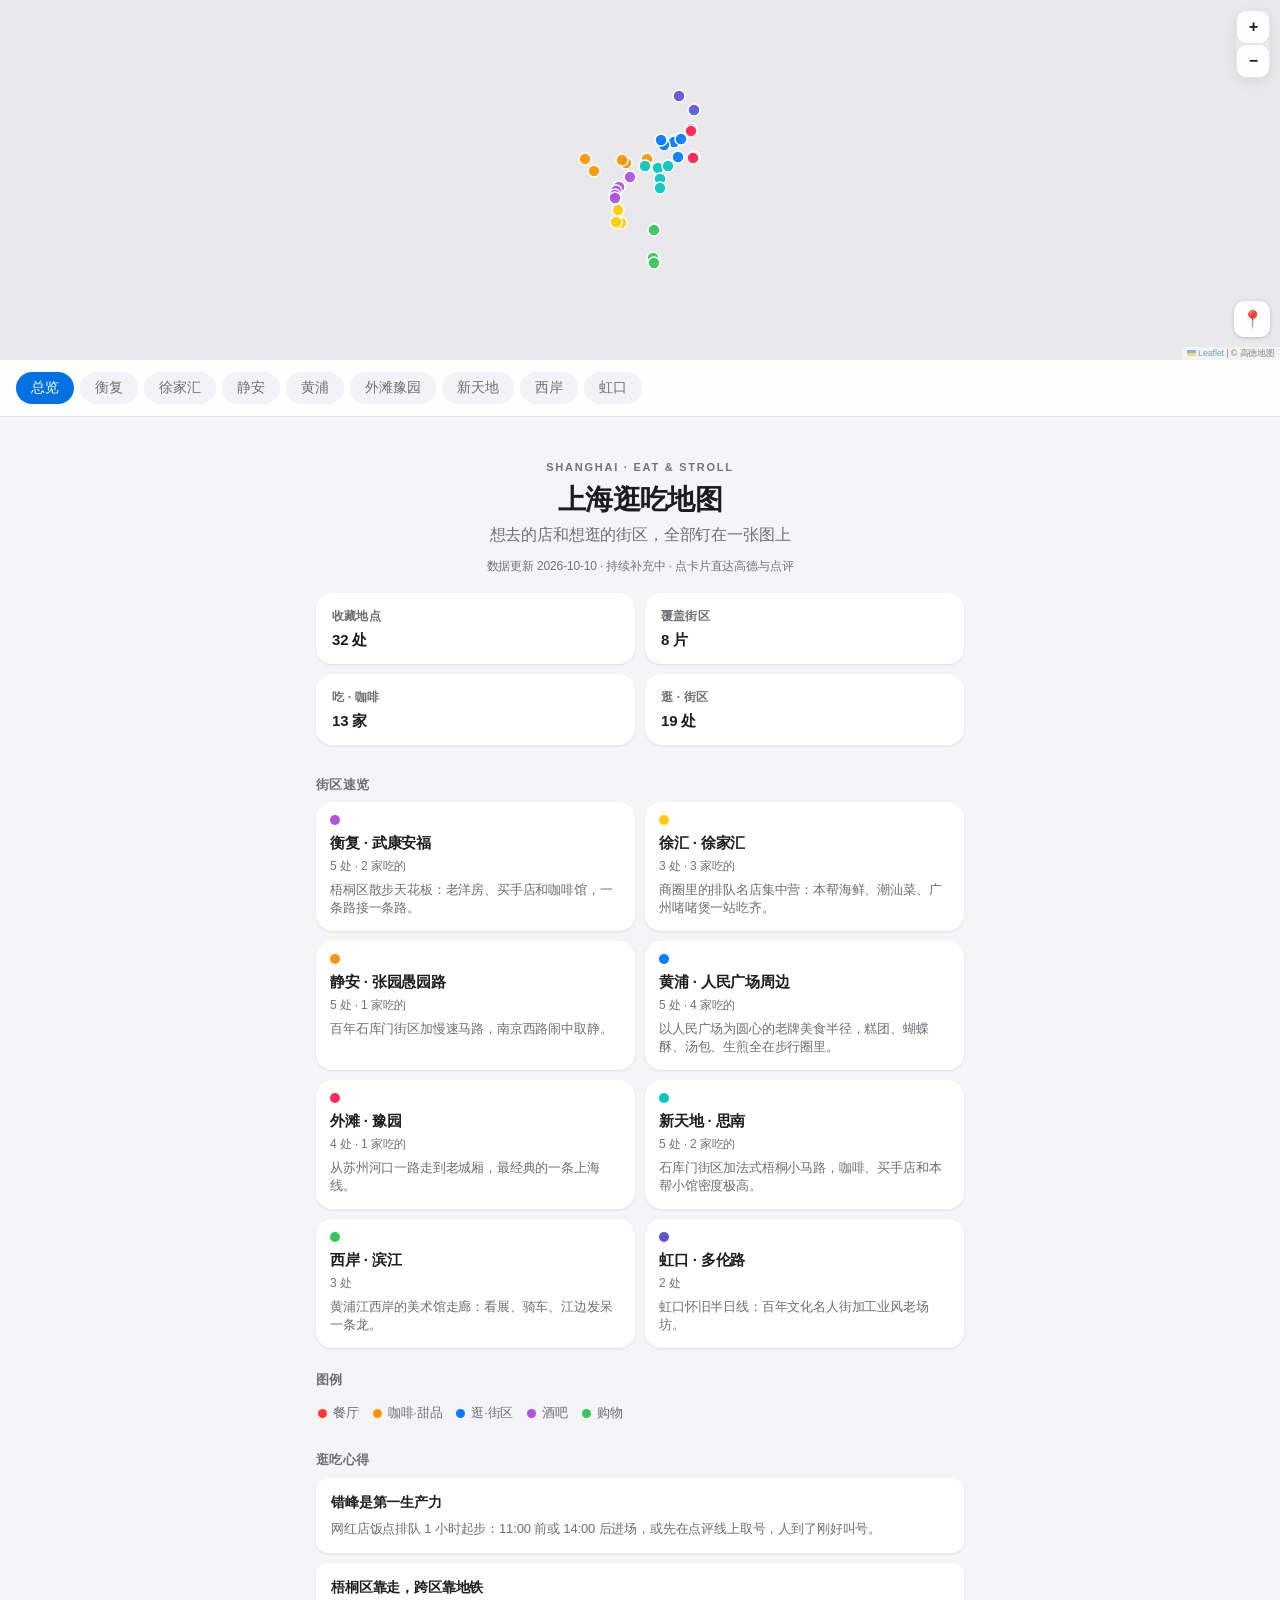
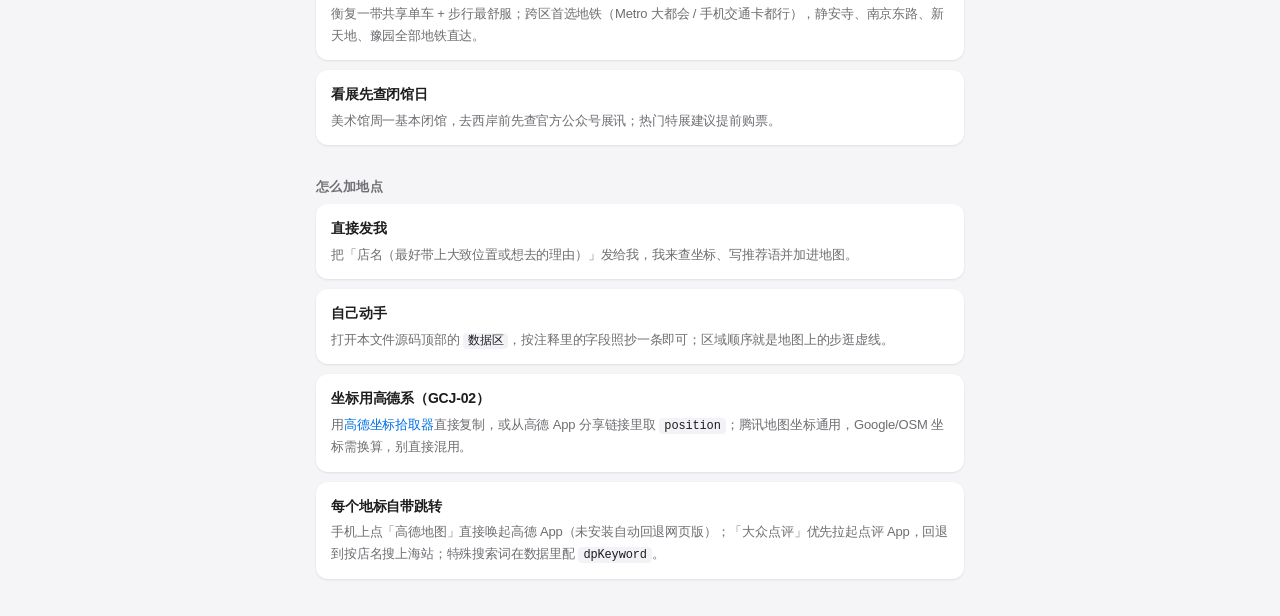
==== commit 09ac4971: "加店：徐家汇新街区（老兴鲜/啫苑/一楼一）+ 静安·沪西老弄堂面馆" ====
--- a/index.html
+++ b/index.html
@@ -961,7 +961,7 @@
 // ║  同一区域内的地点顺序 = 地图上虚线步逛顺序，按顺路排。                ║
 // ╚══════════════════════════════════════════════════════════════════╝
 
-const UPDATED = '2026-10-09';
+const UPDATED = '2026-10-10';
 
 const AREAS = [
 
@@ -987,6 +987,23 @@
         detail: '红烧肉、油爆虾是招牌\n店面不大，饭点排队，建议错峰\n从武康大楼步行 10 分钟内，可以排同一天' }
     ]},
 
+  { id: 'xjh', label: '徐家汇', color: '#ffcc00',
+    name: '徐汇 · 徐家汇',
+    intro: '商圈里的排队名店集中营：本帮海鲜、潮汕菜、广州啫啫煲一站吃齐。',
+    places: [
+      { name: '老兴鲜（徐家汇店）', type: 'food', lat: 31.195710, lng: 121.440410, budget: '人均 150-260',
+        desc: '米其林指南收录的本帮海鲜，店主在东海自有渔船，门口海鲜池现挑现做。',
+        detail: '招牌：清蒸东海油带鱼、小白鲳熏鱼、白烧鳝背\n在汇金百货 5 楼（肇嘉浜路 1000 号），饭点排队\n徐家汇地铁站步行约 5 分钟' },
+      { name: '啫苑·广州啫啫煲（徐家汇店）', type: 'food', lat: 31.188255, lng: 121.442343, budget: '人均 80-120',
+        desc: '天钥桥路上的广州啫啫煲专门店，砂锅上桌滋滋作响，饭点常年排队。',
+        dpKeyword: '啫苑 徐家汇',
+        detail: '招牌：肥腾腾啫肥肠、酱汁啫鱿鱼须、沙姜走地鸡，配煲仔饭\n营业 11:00-14:00 / 16:30-21:30\n腾飞大厦一层沿街铺（天钥桥路 333 号）' },
+      { name: '一楼一饭店（徐家汇店）', type: 'food', lat: 31.188700, lng: 121.439000, budget: '人均 150 左右',
+        desc: '港风大排档式的人气潮汕菜，深井烧鹅和蜜汁叉烧是排队理由。',
+        dpKeyword: '一楼一饭店 徐家汇',
+        detail: '招牌：深井烧鹅、蜜汁叉烧、黑松露虾多士、湛江白切鸡\n南丹东路 255 号一层入口上二楼，港风市井装修很出片\n晚上人气旺，建议错峰或提前取号' }
+    ]},
+
   { id: 'ja', label: '静安', color: '#ff9500',
     name: '静安 · 张园愚园路',
     intro: '百年石库门街区加慢速马路，南京西路闹中取静。',
@@ -994,6 +1011,9 @@
       { name: '静安寺', type: 'spot', lat: 31.223345, lng: 121.445404,
         desc: '金顶古刹贴着南京西路商圈，闹市里突然安静下来的反差感。',
         detail: '正门正对南京西路，出寺往东北就是久光百货\n地铁 2/7 号线静安寺站直达' },
+      { name: '沪西老弄堂面馆（静安寺店）', type: 'food', lat: 31.225103, lng: 121.443077, budget: '人均 30-60',
+        desc: '北京西路上的本帮浇头面馆，一碗蛤蜊猪肝拌面就是排队理由。',
+        detail: '招牌：蛤蜊猪肝拌面、葱油拌面、辣肉面，炸猪排配辣酱油\n静安寺站 1 号口步行约 360 米，午市排队最凶\n翻台快，一人食友好' },
       { name: '张园', type: 'spot', lat: 31.226000, lng: 121.460000,
         desc: '上海现存规模最大的石库门建筑群，焕新后弄堂里逛展、吃饭、买手店都有。',
         detail: '主入口在茂名北路，威海路、石门一路都能绕进去\n老房子的砖雕门头保留着，值得抬头看\n周末常有市集活动，去前可查官方公众号' },
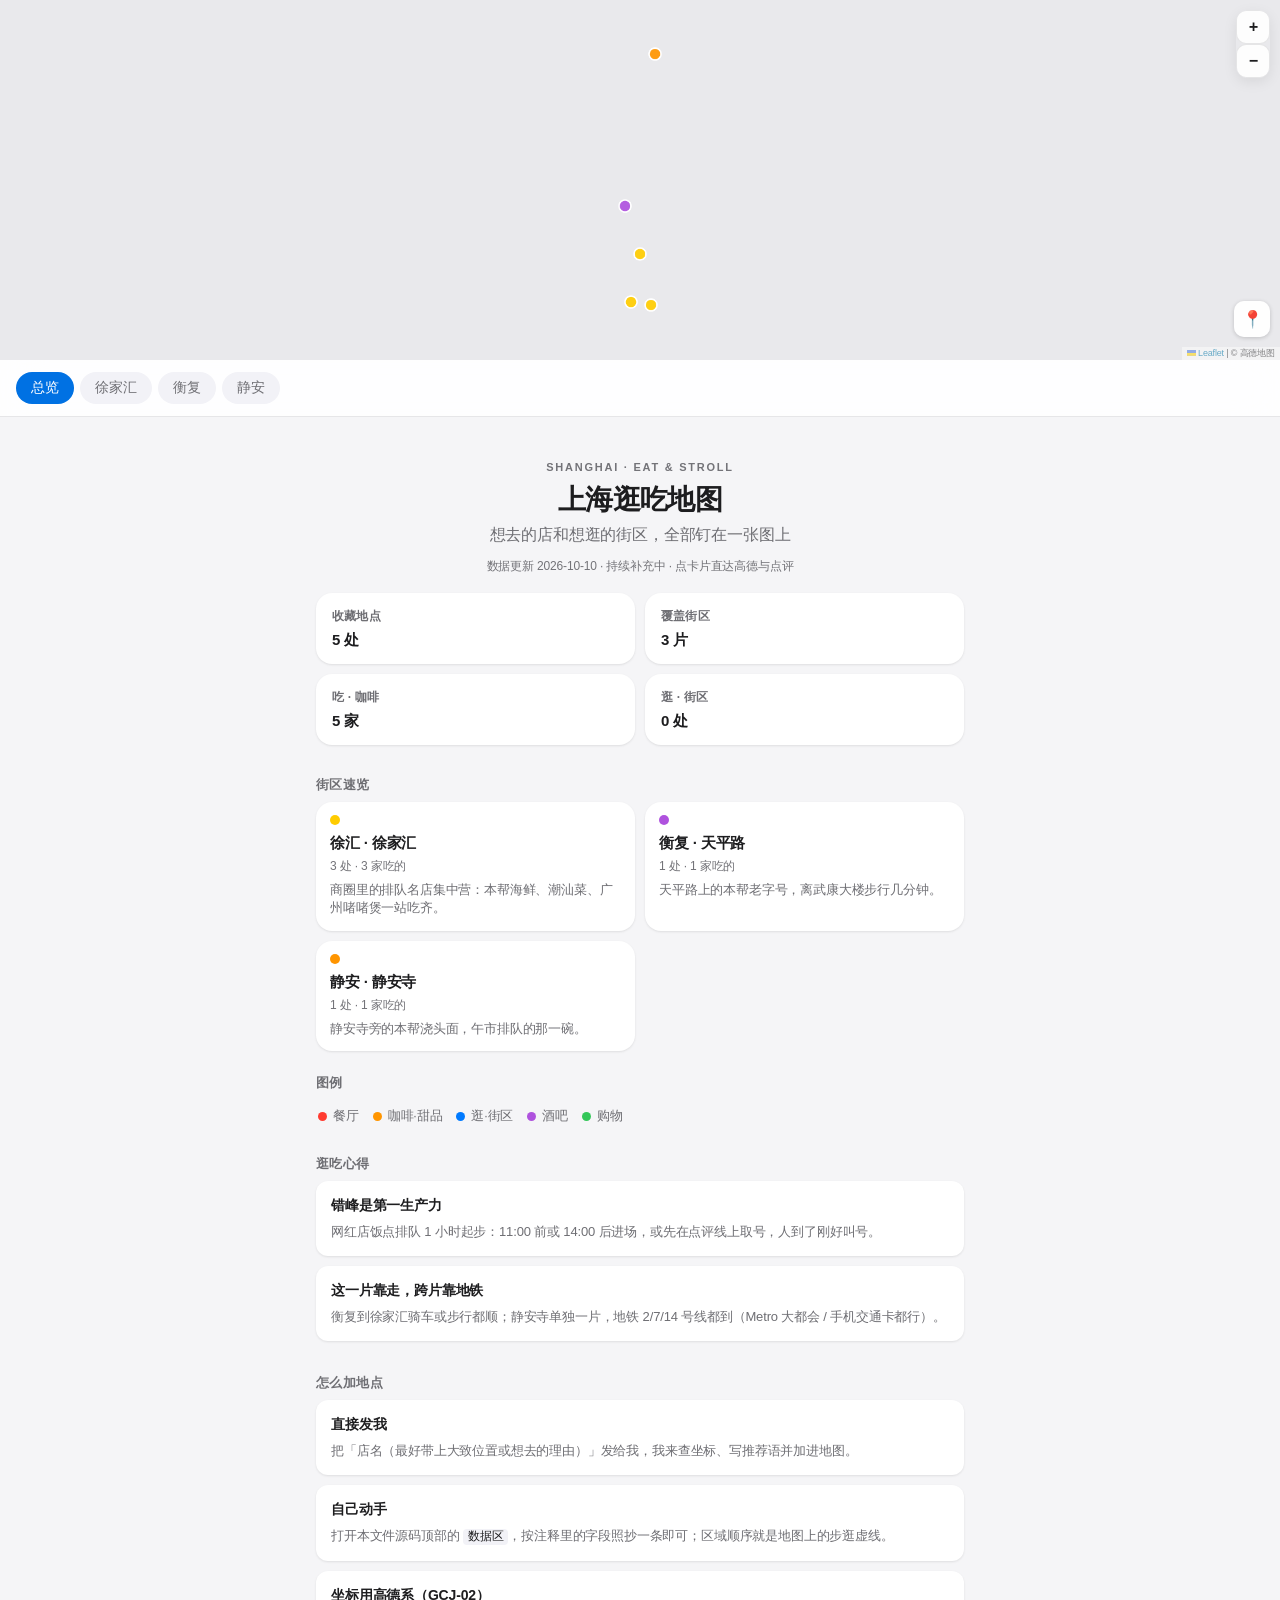
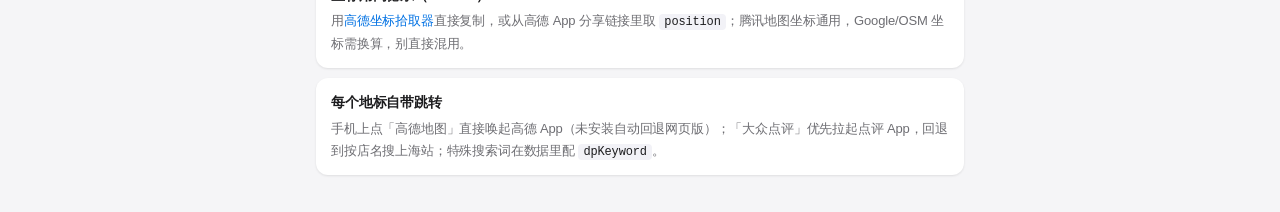
==== commit 47f698bb: "精简：只保留 5 家餐厅（徐家汇3 + 老吉士 + 沪西老弄堂），旧种子地标下线" ====
--- a/index.html
+++ b/index.html
@@ -965,28 +965,6 @@
 
 const AREAS = [
 
-  { id: 'hf', label: '衡复', color: '#af52de',
-    name: '衡复 · 武康安福',
-    intro: '梧桐区散步天花板：老洋房、买手店和咖啡馆，一条路接一条路。',
-    places: [
-      { name: '安福路', type: 'spot', lat: 31.215364, lng: 121.448472,
-        desc: '一条安福路，半部文艺上海：话剧艺术中心、旧书店、买手店和面包房排满两侧。',
-        detail: '上海话剧艺术中心在路中段，有好戏可以顺一场\n东头接常熟路，西头过乌鲁木齐中路后继续往里逛\n周末人流大，工作日下午最舒服' },
-      { name: '武康路', type: 'spot', lat: 31.209537, lng: 121.440706,
-        desc: '从淮海中路口一路向北的「网红第一路」，梧桐、老洋房和转角咖啡。',
-        detail: '沿路看建筑铭牌，巴金故居在 113 号\n慢慢走 40 分钟，走到头是华山路\n和安福路、五原路连成一片，适合串着逛' },
-      { name: '%Arabica 武康路店', type: 'cafe', lat: 31.207004, lng: 121.439007, budget: '人均 40 左右',
-        desc: '京都来的网红咖啡，武康路上的转角小铺，窗口位正对街口。',
-        dpKeyword: '% Arabica 武康路',
-        detail: '拿铁是招牌，队伍看着长其实走得快\n拿着杯子在路口街拍是标准动作' },
-      { name: '武康大楼', type: 'spot', lat: 31.204388, lng: 121.438352,
-        desc: '1924 年邬达克设计的船形老公寓，武康路六岔路口的「上海封面」。',
-        detail: '拍全楼的机位在淮海中路对面人行道，早上顺光\n楼下就是六岔路口，拍照注意来往车辆\n周边五原路、复兴西路可以继续往西串' },
-      { name: '老吉士酒家', type: 'food', lat: 31.202820, lng: 121.437942,
-        desc: '天平路上的本帮老字号，本地人带朋友去吃的那一家。',
-        detail: '红烧肉、油爆虾是招牌\n店面不大，饭点排队，建议错峰\n从武康大楼步行 10 分钟内，可以排同一天' }
-    ]},
-
   { id: 'xjh', label: '徐家汇', color: '#ffcc00',
     name: '徐汇 · 徐家汇',
     intro: '商圈里的排队名店集中营：本帮海鲜、潮汕菜、广州啫啫煲一站吃齐。',
@@ -1004,113 +982,22 @@
         detail: '招牌：深井烧鹅、蜜汁叉烧、黑松露虾多士、湛江白切鸡\n南丹东路 255 号一层入口上二楼，港风市井装修很出片\n晚上人气旺，建议错峰或提前取号' }
     ]},
 
+  { id: 'hf', label: '衡复', color: '#af52de',
+    name: '衡复 · 天平路',
+    intro: '天平路上的本帮老字号，离武康大楼步行几分钟。',
+    places: [
+      { name: '老吉士酒家', type: 'food', lat: 31.202820, lng: 121.437942,
+        desc: '天平路上的本帮老字号，本地人带朋友去吃的那一家。',
+        detail: '红烧肉、油爆虾是招牌\n店面不大，饭点排队，建议错峰\n从武康大楼步行 10 分钟内，可以排同一天' }
+    ]},
+
   { id: 'ja', label: '静安', color: '#ff9500',
-    name: '静安 · 张园愚园路',
-    intro: '百年石库门街区加慢速马路，南京西路闹中取静。',
+    name: '静安 · 静安寺',
+    intro: '静安寺旁的本帮浇头面，午市排队的那一碗。',
     places: [
-      { name: '静安寺', type: 'spot', lat: 31.223345, lng: 121.445404,
-        desc: '金顶古刹贴着南京西路商圈，闹市里突然安静下来的反差感。',
-        detail: '正门正对南京西路，出寺往东北就是久光百货\n地铁 2/7 号线静安寺站直达' },
       { name: '沪西老弄堂面馆（静安寺店）', type: 'food', lat: 31.225103, lng: 121.443077, budget: '人均 30-60',
         desc: '北京西路上的本帮浇头面馆，一碗蛤蜊猪肝拌面就是排队理由。',
-        detail: '招牌：蛤蜊猪肝拌面、葱油拌面、辣肉面，炸猪排配辣酱油\n静安寺站 1 号口步行约 360 米，午市排队最凶\n翻台快，一人食友好' },
-      { name: '张园', type: 'spot', lat: 31.226000, lng: 121.460000,
-        desc: '上海现存规模最大的石库门建筑群，焕新后弄堂里逛展、吃饭、买手店都有。',
-        detail: '主入口在茂名北路，威海路、石门一路都能绕进去\n老房子的砖雕门头保留着，值得抬头看\n周末常有市集活动，去前可查官方公众号' },
-      { name: '愚园路', type: 'spot', lat: 31.218913, lng: 121.423524,
-        desc: '横跨静安长宁的百年马路，小店、故事商店和公共市集慢慢淘。',
-        detail: '从静安寺一路向西，江苏路段小店最密\n愚园公共市集（1088 弄）是菜场改造的小店群\n骑车逛最顺，沿路随时停下来' },
-      { name: '苏州河 · 华政步道', type: 'spot', lat: 31.225717, lng: 121.417544,
-        desc: '华东政法大学长宁校区沿河打开的滨河步道，红砖老楼贴着苏州河湾。',
-        detail: '一侧是百年校园建筑群，河湾拐角最好拍\n连着中山公园，适合傍晚散步\n从愚园路骑车过来 10 分钟' }
-    ]},
-
-  { id: 'hp', label: '黄浦', color: '#007aff',
-    name: '黄浦 · 人民广场周边',
-    intro: '以人民广场为圆心的老牌美食半径，糕团、蝴蝶酥、汤包、生煎全在步行圈里。',
-    places: [
-      { name: '沈大成（南京东路店）', type: 'food', lat: 31.235696, lng: 121.478374, budget: '人均 20-40',
-        desc: '1875 年的老字号糕团店：条头糕、双酿团、现烤鲜肉月饼。',
-        detail: '窗口外带最快，堂食要等\n买完到南京路步行街边走边吃' },
-      { name: '南京路步行街', type: 'spot', lat: 31.237200, lng: 121.483700,
-        desc: '「中华商业第一街」的步行段，从人民广场一路往外滩方向走。',
-        detail: '西藏中路到河南中路段为步行街，走到头再往前就是外滩\n世纪广场一带常有活动，晚上霓虹最出片' },
-      { name: '国际饭店 · 帆声西饼屋', type: 'cafe', lat: 31.233674, lng: 121.471539, budget: '人均 30-60',
-        desc: '上海蝴蝶酥的「祖师爷」，西饼屋在老楼侧门，常年排队。',
-        dpKeyword: '国际饭店西饼屋',
-        detail: '国际饭店 1934 年建成时是「远东第一高楼」，老楼本身是邬达克作品\n蝴蝶酥按袋卖，趁热吃最好\n顺着黄河路逛过去就是' },
-      { name: '黄河路美食街', type: 'food', lat: 31.237154, lng: 121.469412, budget: '人均 40-100',
-        desc: '《繁花》之后更火的美食街，一条街解决汤包和本帮菜。',
-        detail: '佳家汤包、国际饭店西饼屋都在这条街上\n街不长，从头走到尾 10 分钟\n饭点人多，错峰舒服' },
-      { name: '云南南路美食街', type: 'food', lat: 31.226752, lng: 121.481403, budget: '人均 30-80',
-        desc: '老上海人的小吃街：白斩鸡、生煎、排骨年糕都有老店坐镇。',
-        detail: '小绍兴白斩鸡、大壶春生煎是两大坐标\n离大世界和淮海东路都不远，逛着就到' }
-    ]},
-
-  { id: 'wb', label: '外滩豫园', color: '#ff2d55',
-    name: '外滩 · 豫园',
-    intro: '从苏州河口一路走到老城厢，最经典的一条上海线。',
-    places: [
-      { name: '外白渡桥', type: 'spot', lat: 31.243338, lng: 121.490228,
-        desc: '苏州河口的百年钢桁架桥，桥头一转身就是陆家嘴天际线。',
-        detail: '桥上看苏州河两岸老仓库群最好\n过桥往北就是虹口沿河步道' },
-      { name: '外滩', type: 'spot', lat: 31.242365, lng: 121.489933,
-        desc: '52 幢万国建筑博览群，隔江正对陆家嘴「三件套」。',
-        detail: '观景步道全天开放，傍晚亮灯后氛围最好\n周末晚上人多，往北走到北京东路段人少些' },
-      { name: '豫园 · 城隍庙', type: 'spot', lat: 31.226944, lng: 121.492449,
-        desc: '明代园林加老城厢商圈，九曲桥、湖心亭和一片绿瓦飞檐。',
-        detail: '园林收门票（几十元），商圈免费逛\n豫园地铁站出来步行约 5 分钟\n老字号点心集中在园子周边一圈' },
-      { name: '南翔馒头店', type: 'food', lat: 31.226553, lng: 121.491579, budget: '人均 60-100',
-        desc: '豫园商圈里的小笼包老字号，游客打卡和本地味道各排各的队。',
-        detail: '堂食和外卖窗口分开排，赶时间选窗口\n旺季排队 1 小时起，错峰最稳' }
-    ]},
-
-  { id: 'xtd', label: '新天地', color: '#00c7be',
-    name: '新天地 · 思南',
-    intro: '石库门街区加法式梧桐小马路，咖啡、买手店和本帮小馆密度极高。',
-    places: [
-      { name: '光明邨大酒家', type: 'food', lat: 31.220479, lng: 121.467718, budget: '人均 60-100',
-        desc: '淮海中路排队王：窗口的酱鸭和鲜肉月饼，队伍常年不断。',
-        detail: '一楼窗口外带、楼上堂食，队看着吓人走得快\n中秋前后的月饼季队伍翻倍' },
-      { name: '思南公馆', type: 'spot', lat: 31.214137, lng: 121.468982,
-        desc: '成片的花园洋房街区，书集、市集和露天活动轮着来。',
-        detail: '思南路一带洋房成片，适合拍照\n周末常有读书会和主题活动，周中安静' },
-      { name: '田子坊', type: 'spot', lat: 31.208413, lng: 121.468655,
-        desc: '弄堂里的文创小店迷宫，石库门里弄商业化最彻底的样本。',
-        detail: '入口在泰康路 210 弄\n巷子窄，周末人挤人，工作日随便逛\n逛完沿瑞金二路往北就是进贤路' },
-      { name: '进贤路', type: 'food', lat: 31.221367, lng: 121.458870, budget: '人均 100-200',
-        desc: '一条小马路半边是本帮小馆，梧桐区的「深夜食堂」。',
-        detail: '兰心、海金滋这些小馆都在这条路上\n店面都很小，饭点排队，赶早或赶晚' },
-      { name: '新天地', type: 'spot', lat: 31.221381, lng: 121.474457,
-        desc: '石库门弄堂改造成的时尚街区，咖啡馆酒吧密度拉满，一大会址就在隔壁。',
-        detail: '北里逛街、南里吃饭的动线最顺\n一大会址免费但要提前预约\n太平湖边傍晚最舒服' }
-    ]},
-
-  { id: 'xa', label: '西岸', color: '#34c759',
-    name: '西岸 · 滨江',
-    intro: '黄浦江西岸的美术馆走廊：看展、骑车、江边发呆一条龙。',
-    places: [
-      { name: '龙美术馆 · 西岸馆', type: 'spot', lat: 31.183987, lng: 121.464753,
-        desc: '清水混凝土的江边美术馆，大跨度的伞拱结构本身就是展品。',
-        detail: '周一闭馆，去前查展讯\n门口江边草坪可以坐下歇脚' },
-      { name: '西岸美术馆', type: 'spot', lat: 31.167654, lng: 121.463892,
-        desc: '和法国蓬皮杜中心合作的江边美术馆，常设展从现当代艺术里选。',
-        detail: '馆内咖啡区有江景落地玻璃\n出来就是滨江步道，可以租车骑行' },
-      { name: '油罐艺术中心', type: 'spot', lat: 31.164521, lng: 121.464515,
-        desc: '旧机场油罐改的艺术空间，罐外大草坪是野餐据点。',
-        detail: '免费区域就能待一下午\n和西岸美术馆步行 10 分钟' }
-    ]},
-
-  { id: 'hk', label: '虹口', color: '#5856d6',
-    name: '虹口 · 多伦路',
-    intro: '虹口怀旧半日线：百年文化名人街加工业风老场坊。',
-    places: [
-      { name: '1933老场坊', type: 'spot', lat: 31.254582, lng: 121.492228,
-        desc: '1933 年的宰牲场改建，混凝土伞柱和廊桥迷宫，工业风出片地。',
-        detail: '伞形柱和玻璃廊桥随手拍都出片\n周末有市集和展览，工作日几乎包场' },
-      { name: '多伦路文化名人街', type: 'spot', lat: 31.262479, lng: 121.481740,
-        desc: '鲁迅、茅盾们住过的百年小街，旧书店和咖啡馆藏在两侧。',
-        detail: '半公里左右的小街，慢慢逛 1 小时\n离鲁迅公园和虹口足球场地铁站不远' }
+        detail: '招牌：蛤蜊猪肝拌面、葱油拌面、辣肉面，炸猪排配辣酱油\n静安寺站 1 号口步行约 360 米，午市排队最凶\n翻台快，一人食友好' }
     ]}
 ];
 
@@ -1382,8 +1269,7 @@
 
   h += '<div class="section-head">逛吃心得</div>' +
     '<div class="note"><h4>错峰是第一生产力</h4>网红店饭点排队 1 小时起步：11:00 前或 14:00 后进场，或先在点评线上取号，人到了刚好叫号。</div>' +
-    '<div class="note"><h4>梧桐区靠走，跨区靠地铁</h4>衡复一带共享单车 + 步行最舒服；跨区首选地铁（Metro 大都会 / 手机交通卡都行），静安寺、南京东路、新天地、豫园全部地铁直达。</div>' +
-    '<div class="note"><h4>看展先查闭馆日</h4>美术馆周一基本闭馆，去西岸前先查官方公众号展讯；热门特展建议提前购票。</div>';
+    '<div class="note"><h4>这一片靠走，跨片靠地铁</h4>衡复到徐家汇骑车或步行都顺；静安寺单独一片，地铁 2/7/14 号线都到（Metro 大都会 / 手机交通卡都行）。</div>';
 
   h += '<div class="section-head">怎么加地点</div>' +
     '<div class="note"><h4>直接发我</h4>把「店名（最好带上大致位置或想去的理由）」发给我，我来查坐标、写推荐语并加进地图。</div>' +
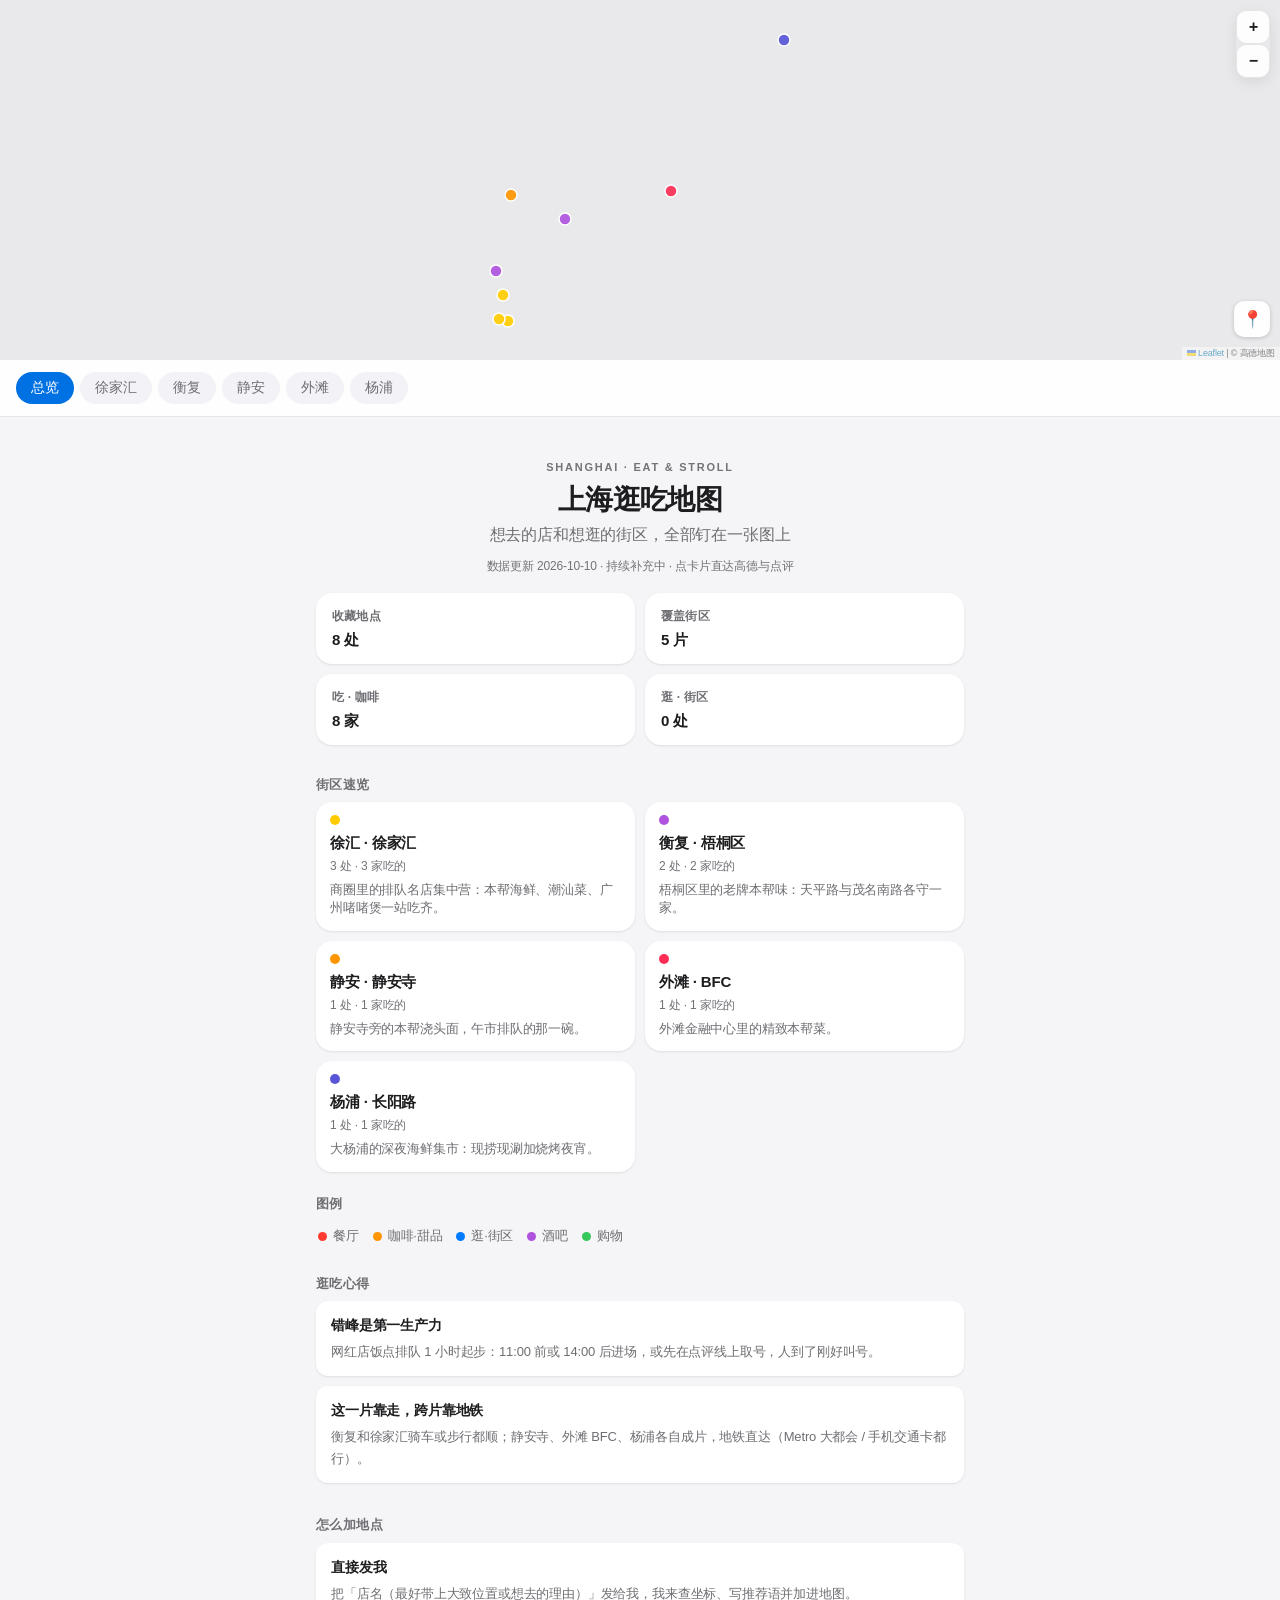
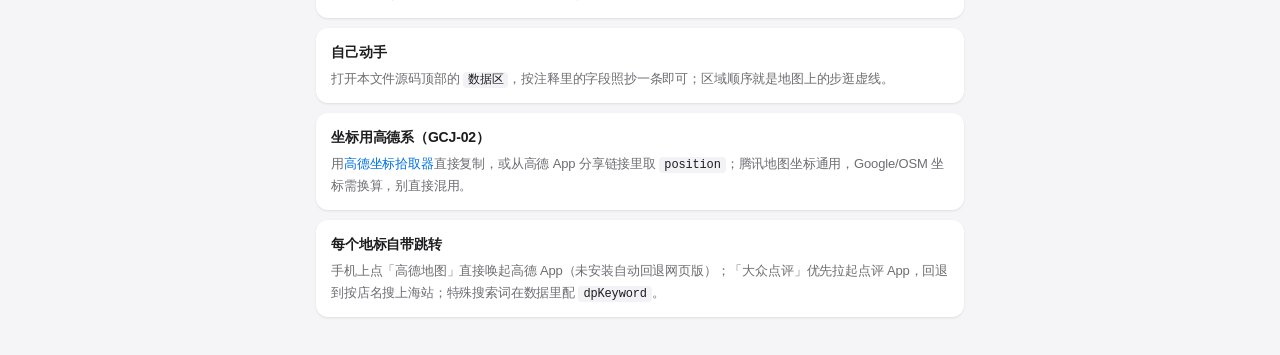
==== commit 7a0f6b8e: "加店：瑞福园（衡复）、老吉堂（外滩BFC）、海大富（杨浦）" ====
--- a/index.html
+++ b/index.html
@@ -983,12 +983,16 @@
     ]},
 
   { id: 'hf', label: '衡复', color: '#af52de',
-    name: '衡复 · 天平路',
-    intro: '天平路上的本帮老字号，离武康大楼步行几分钟。',
+    name: '衡复 · 梧桐区',
+    intro: '梧桐区里的老牌本帮味：天平路与茂名南路各守一家。',
     places: [
       { name: '老吉士酒家', type: 'food', lat: 31.202820, lng: 121.437942,
         desc: '天平路上的本帮老字号，本地人带朋友去吃的那一家。',
-        detail: '红烧肉、油爆虾是招牌\n店面不大，饭点排队，建议错峰\n从武康大楼步行 10 分钟内，可以排同一天' }
+        detail: '红烧肉、油爆虾是招牌\n店面不大，饭点排队，建议错峰\n从武康大楼步行 10 分钟内，可以排同一天' },
+      { name: '瑞福园联谊餐室（茂名南路店）', type: 'food', lat: 31.218200, lng: 121.461700, budget: '人均 125-150',
+        desc: '茂名南路上的老牌本帮菜（原联谊餐室），街坊居民的公共食堂。',
+        dpKeyword: '瑞福园联谊餐室',
+        detail: '招牌：大黄鱼棒打小馄饨、田螺塞肉、特色生煎馒头\n茂名南路 132 号（近南昌路），饭点排队\n宁波帮底子的本帮味，宁波烤菜也值得点' }
     ]},
 
   { id: 'ja', label: '静安', color: '#ff9500',
@@ -998,6 +1002,26 @@
       { name: '沪西老弄堂面馆（静安寺店）', type: 'food', lat: 31.225103, lng: 121.443077, budget: '人均 30-60',
         desc: '北京西路上的本帮浇头面馆，一碗蛤蜊猪肝拌面就是排队理由。',
         detail: '招牌：蛤蜊猪肝拌面、葱油拌面、辣肉面，炸猪排配辣酱油\n静安寺站 1 号口步行约 360 米，午市排队最凶\n翻台快，一人食友好' }
+    ]},
+
+  { id: 'bfc', label: '外滩', color: '#ff2d55',
+    name: '外滩 · BFC',
+    intro: '外滩金融中心里的精致本帮菜。',
+    places: [
+      { name: '老吉堂上海本帮菜（上海店）', type: 'food', lat: 31.226269, lng: 121.498312, budget: '人均 218',
+        desc: 'BFC 外滩金融中心里的本帮菜，一碗鸽蛋红烧肉被食客称作教科书级。',
+        dpKeyword: '老吉堂上海本帮菜',
+        detail: '招牌：鸽蛋红烧肉，肥瘦相间、浓油赤酱\n中山东二路 600 号 BFC 南区 4 层 S415\n品牌多年上榜必吃榜与米其林指南' }
+    ]},
+
+  { id: 'yp', label: '杨浦', color: '#5856d6',
+    name: '杨浦 · 长阳路',
+    intro: '大杨浦的深夜海鲜集市：现捞现涮加烧烤夜宵。',
+    places: [
+      { name: '海大富集市海鲜火锅·烧烤夜宵（杨浦店）', type: 'food', lat: 31.270524, lng: 121.537036, budget: '人均 100 左右',
+        desc: '福州来的海鲜集市火锅：进门先逛海鲜摊，现捞称重下锅，夜宵还有烧烤。',
+        dpKeyword: '海大富 杨浦',
+        detail: '海鲜柜台自选称重，锅底+烧烤全时段\n长阳路 1750 号大润发（长阳店）一带，近长阳创谷\n另有普陀店、宝山店' }
     ]}
 ];
 
@@ -1269,7 +1293,7 @@
 
   h += '<div class="section-head">逛吃心得</div>' +
     '<div class="note"><h4>错峰是第一生产力</h4>网红店饭点排队 1 小时起步：11:00 前或 14:00 后进场，或先在点评线上取号，人到了刚好叫号。</div>' +
-    '<div class="note"><h4>这一片靠走，跨片靠地铁</h4>衡复到徐家汇骑车或步行都顺；静安寺单独一片，地铁 2/7/14 号线都到（Metro 大都会 / 手机交通卡都行）。</div>';
+    '<div class="note"><h4>这一片靠走，跨片靠地铁</h4>衡复和徐家汇骑车或步行都顺；静安寺、外滩 BFC、杨浦各自成片，地铁直达（Metro 大都会 / 手机交通卡都行）。</div>';
 
   h += '<div class="section-head">怎么加地点</div>' +
     '<div class="note"><h4>直接发我</h4>把「店名（最好带上大致位置或想去的理由）」发给我，我来查坐标、写推荐语并加进地图。</div>' +
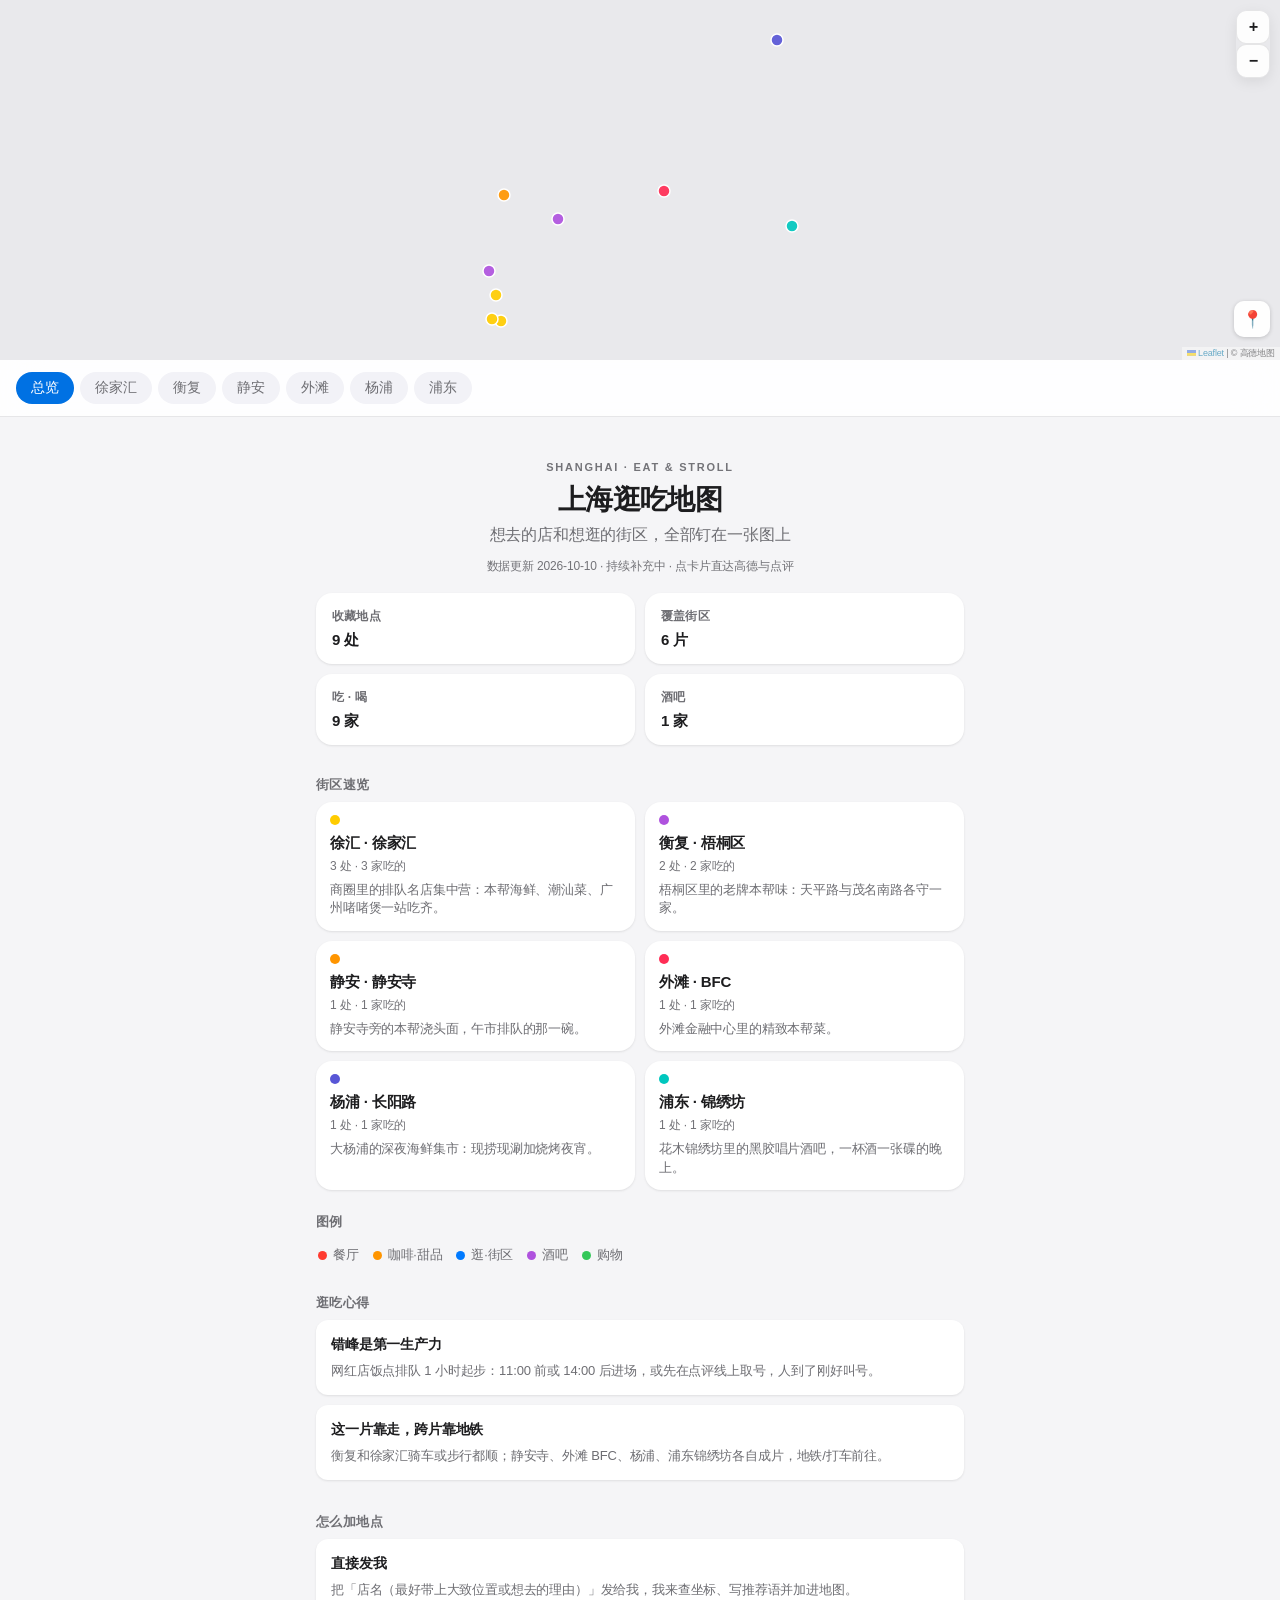
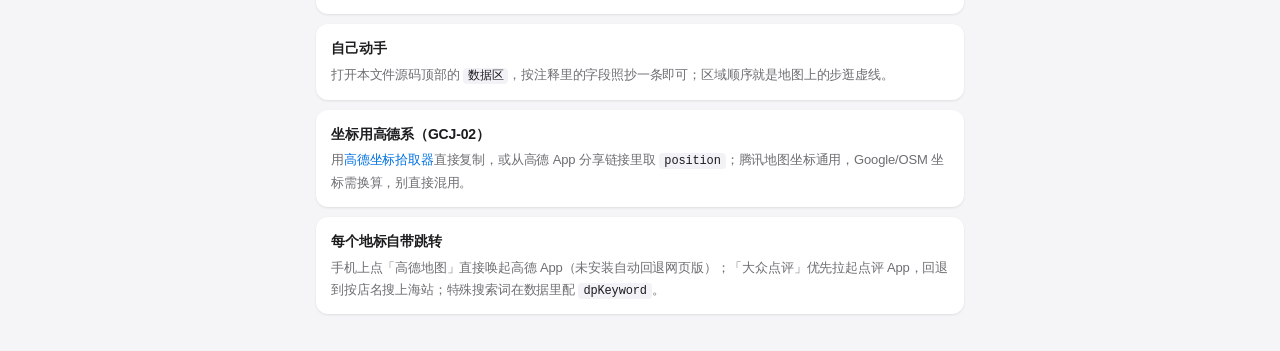
==== commit 093d517d: "加店：PB fundamental 黑胶酒吧（浦东锦绣坊），统计卡改吃·喝口径" ====
--- a/index.html
+++ b/index.html
@@ -1022,6 +1022,16 @@
         desc: '福州来的海鲜集市火锅：进门先逛海鲜摊，现捞称重下锅，夜宵还有烧烤。',
         dpKeyword: '海大富 杨浦',
         detail: '海鲜柜台自选称重，锅底+烧烤全时段\n长阳路 1750 号大润发（长阳店）一带，近长阳创谷\n另有普陀店、宝山店' }
+    ]},
+
+  { id: 'pd', label: '浦东', color: '#00c7be',
+    name: '浦东 · 锦绣坊',
+    intro: '花木锦绣坊里的黑胶唱片酒吧，一杯酒一张碟的晚上。',
+    places: [
+      { name: 'PB fundamental 黑胶酒吧', type: 'bar', lat: 31.215980, lng: 121.542065, budget: '人均 180-200',
+        desc: '锦绣坊里的黑胶唱片主题酒吧，碟机放歌，坐下来喝一杯的晚上。',
+        dpKeyword: 'PB fundamental黑胶酒吧',
+        detail: '锦绣坊 305 号（浦东花木，近锦绣路/芳甸路）\n黑胶主题小酒馆，人均 180 左右\n营业时间以到店/点评为准' }
     ]}
 ];
 
@@ -1263,7 +1273,8 @@
 function overview() {
   const n = REG.length, areas = AREAS.length;
   const eat = REG.filter(p => p.type === 'food' || p.type === 'cafe' || p.type === 'bar').length;
-  const stroll = n - eat;
+  const bars = REG.filter(p => p.type === 'bar').length;
+  const strolls = REG.filter(p => p.type === 'spot' || p.type === 'shop').length;
 
   let h = '<div class="hero">' +
     '<div class="eyebrow">Shanghai · Eat &amp; Stroll</div>' +
@@ -1274,8 +1285,10 @@
   h += '<div class="info-grid">' +
     '<div class="info-card"><div class="label">收藏地点</div><div class="value">' + n + ' 处</div></div>' +
     '<div class="info-card"><div class="label">覆盖街区</div><div class="value">' + areas + ' 片</div></div>' +
-    '<div class="info-card"><div class="label">吃 · 咖啡</div><div class="value">' + eat + ' 家</div></div>' +
-    '<div class="info-card"><div class="label">逛 · 街区</div><div class="value">' + stroll + ' 处</div></div></div>';
+    '<div class="info-card"><div class="label">吃 · 喝</div><div class="value">' + eat + ' 家</div></div>' +
+    (bars > 0
+      ? '<div class="info-card"><div class="label">酒吧</div><div class="value">' + bars + ' 家</div></div>'
+      : '<div class="info-card"><div class="label">逛 · 街区</div><div class="value">' + strolls + ' 处</div></div>') + '</div>';
 
   h += '<div class="section-head">街区速览</div><div class="area-nav">' + AREAS.map(a => {
     const eatN = a.places.filter(p => p.type === 'food' || p.type === 'cafe' || p.type === 'bar').length;
@@ -1293,7 +1306,7 @@
 
   h += '<div class="section-head">逛吃心得</div>' +
     '<div class="note"><h4>错峰是第一生产力</h4>网红店饭点排队 1 小时起步：11:00 前或 14:00 后进场，或先在点评线上取号，人到了刚好叫号。</div>' +
-    '<div class="note"><h4>这一片靠走，跨片靠地铁</h4>衡复和徐家汇骑车或步行都顺；静安寺、外滩 BFC、杨浦各自成片，地铁直达（Metro 大都会 / 手机交通卡都行）。</div>';
+    '<div class="note"><h4>这一片靠走，跨片靠地铁</h4>衡复和徐家汇骑车或步行都顺；静安寺、外滩 BFC、杨浦、浦东锦绣坊各自成片，地铁/打车前往。</div>';
 
   h += '<div class="section-head">怎么加地点</div>' +
     '<div class="note"><h4>直接发我</h4>把「店名（最好带上大致位置或想去的理由）」发给我，我来查坐标、写推荐语并加进地图。</div>' +
